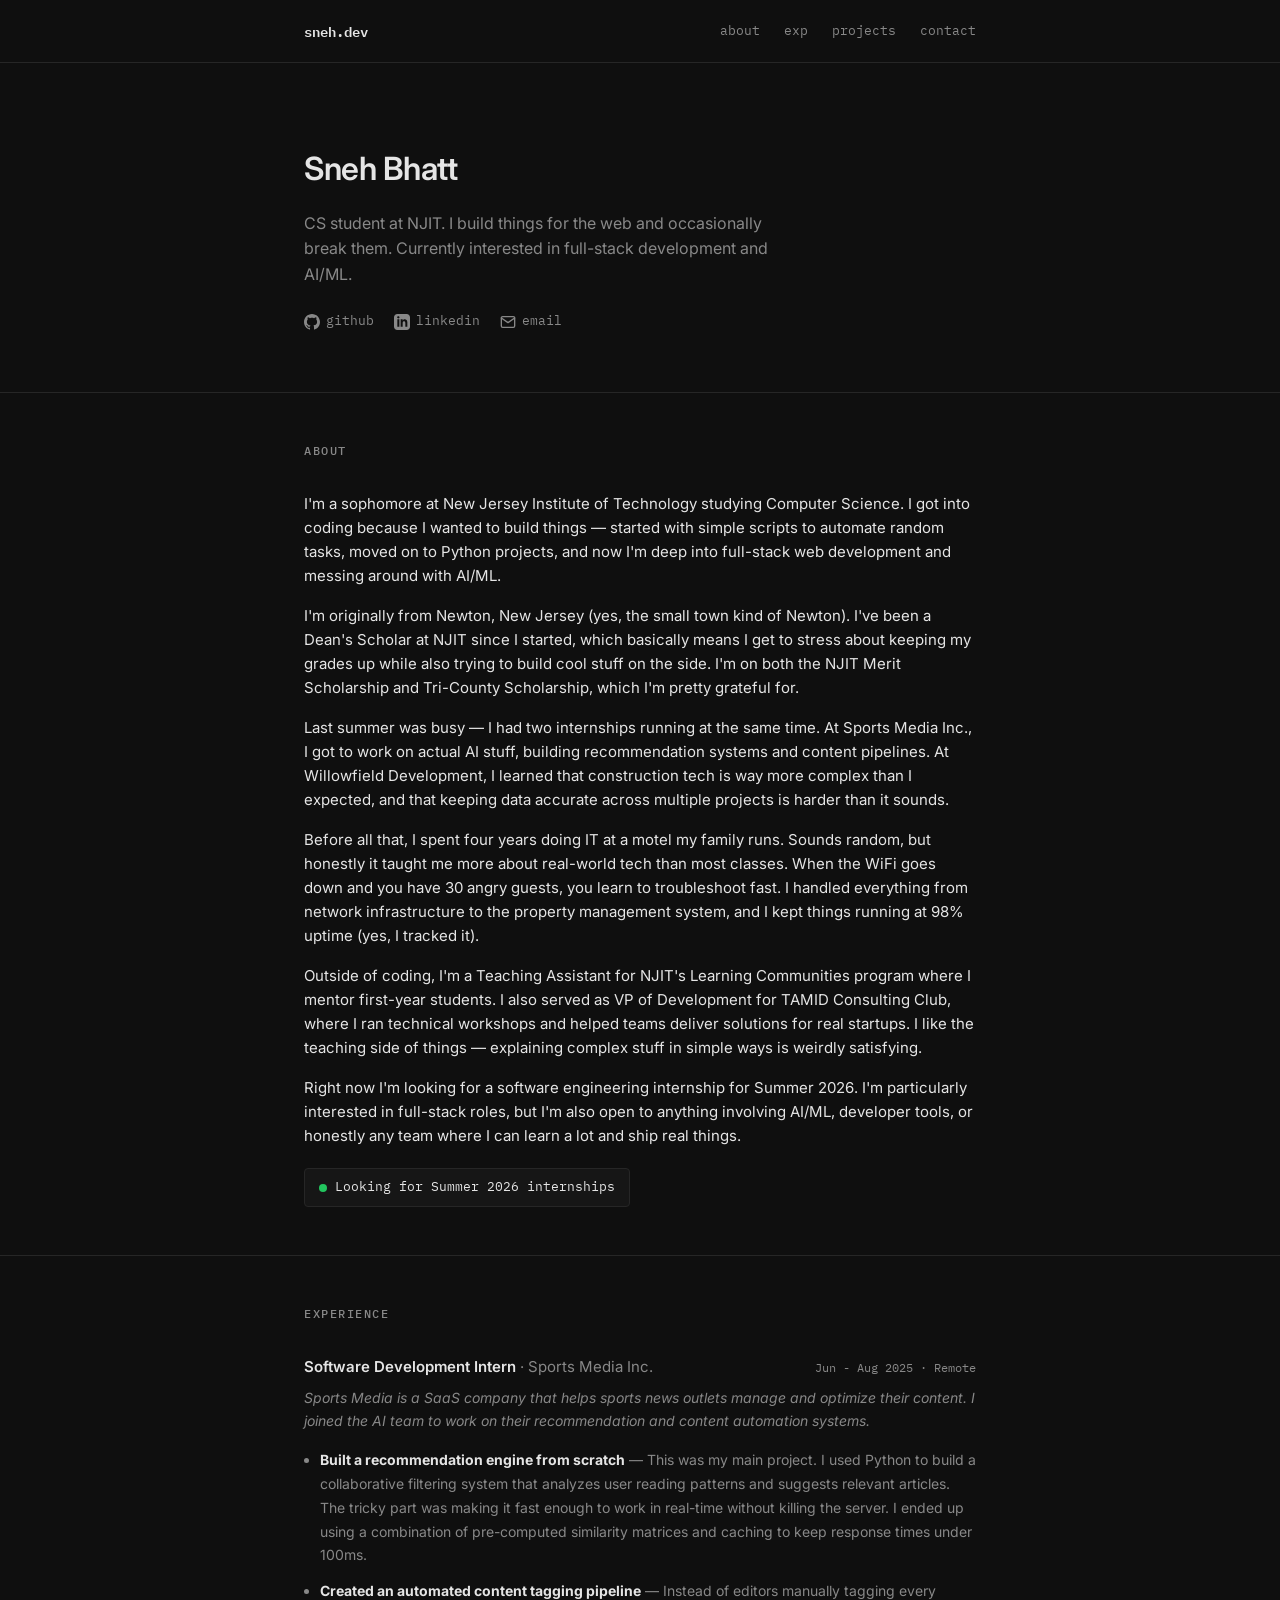
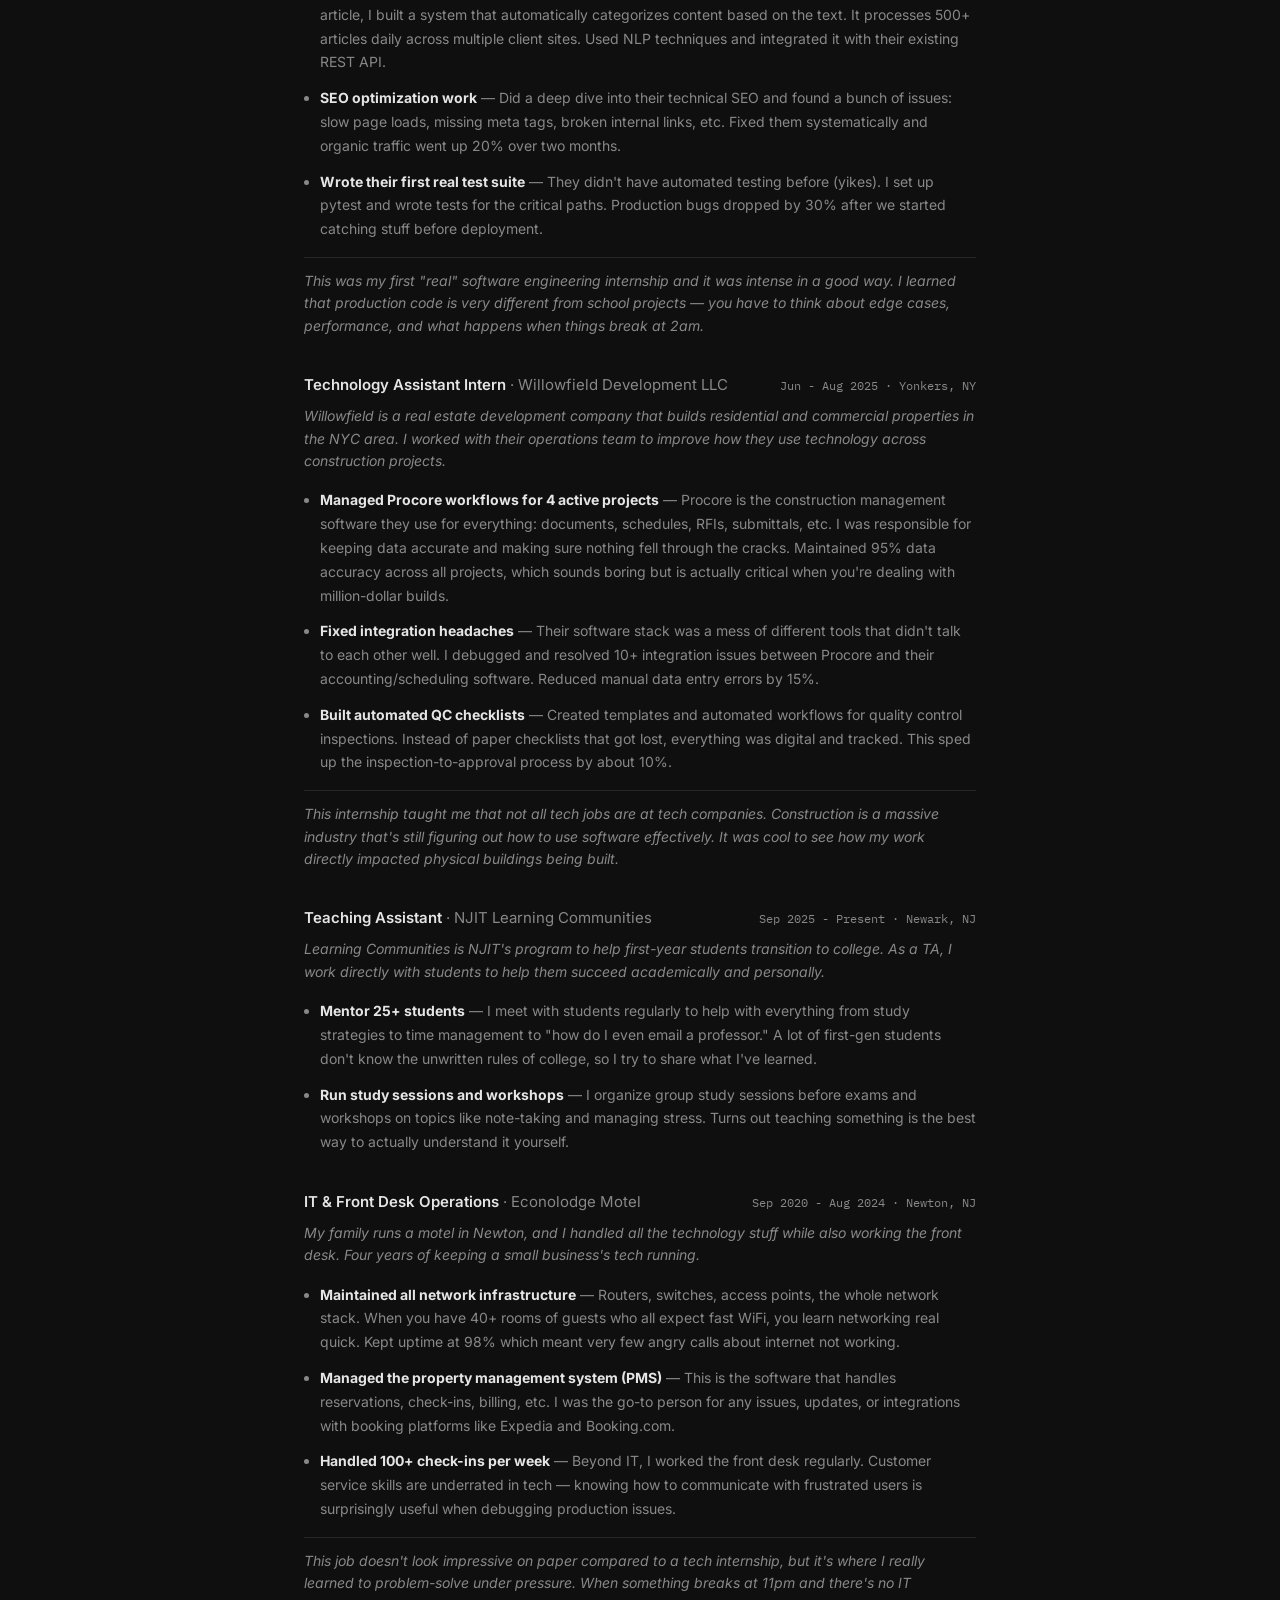
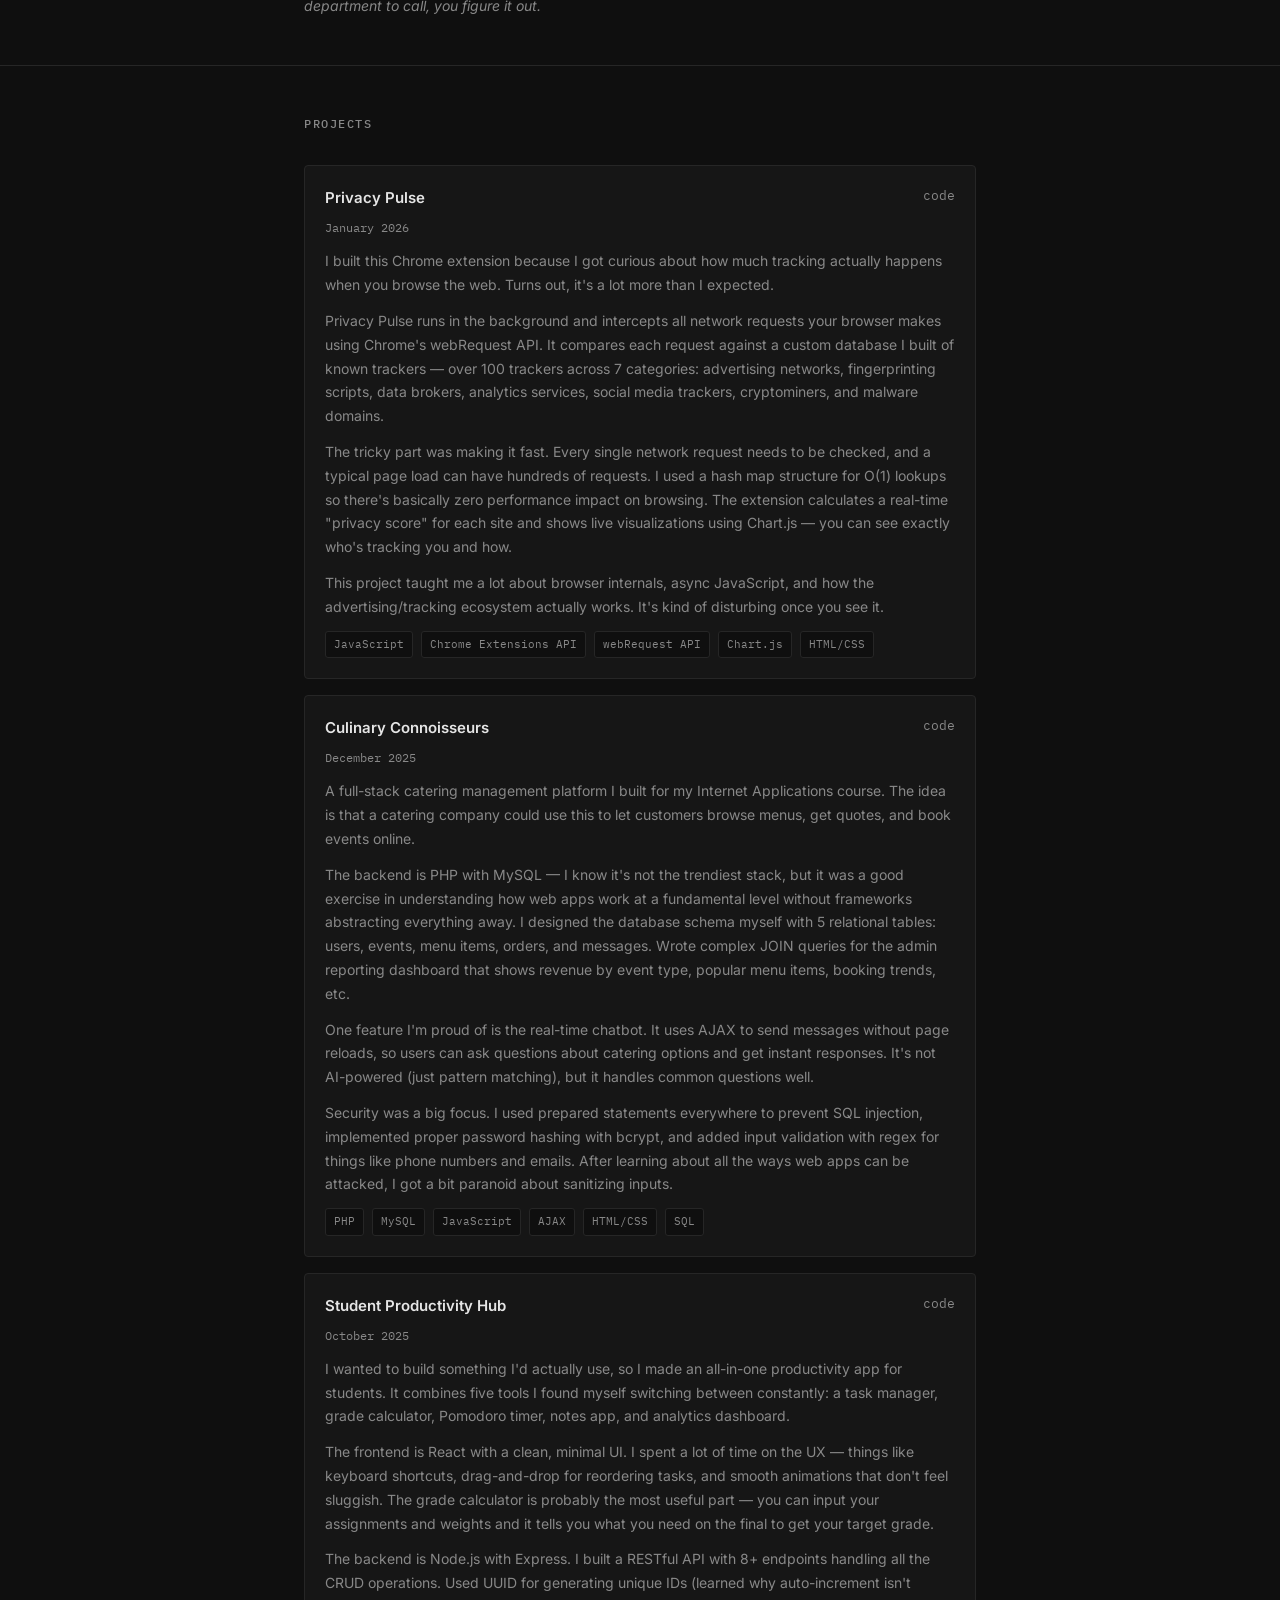
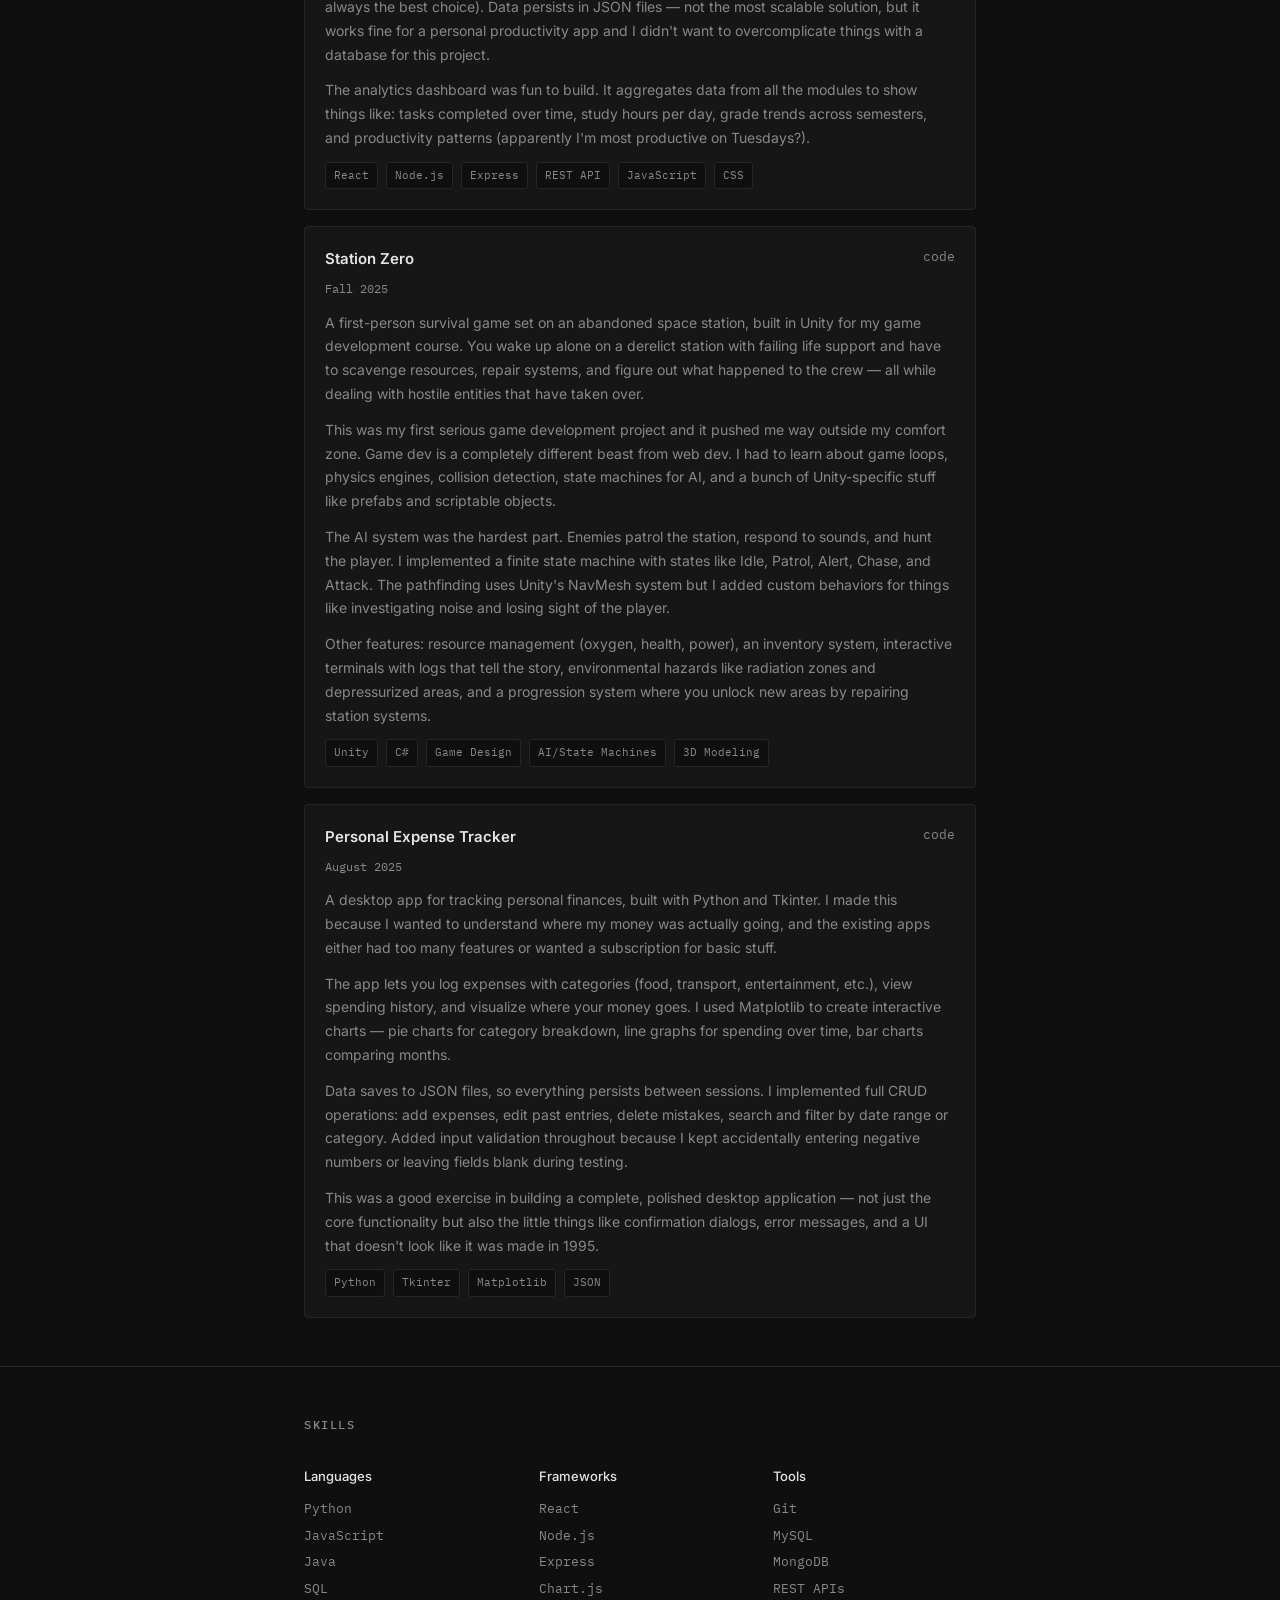
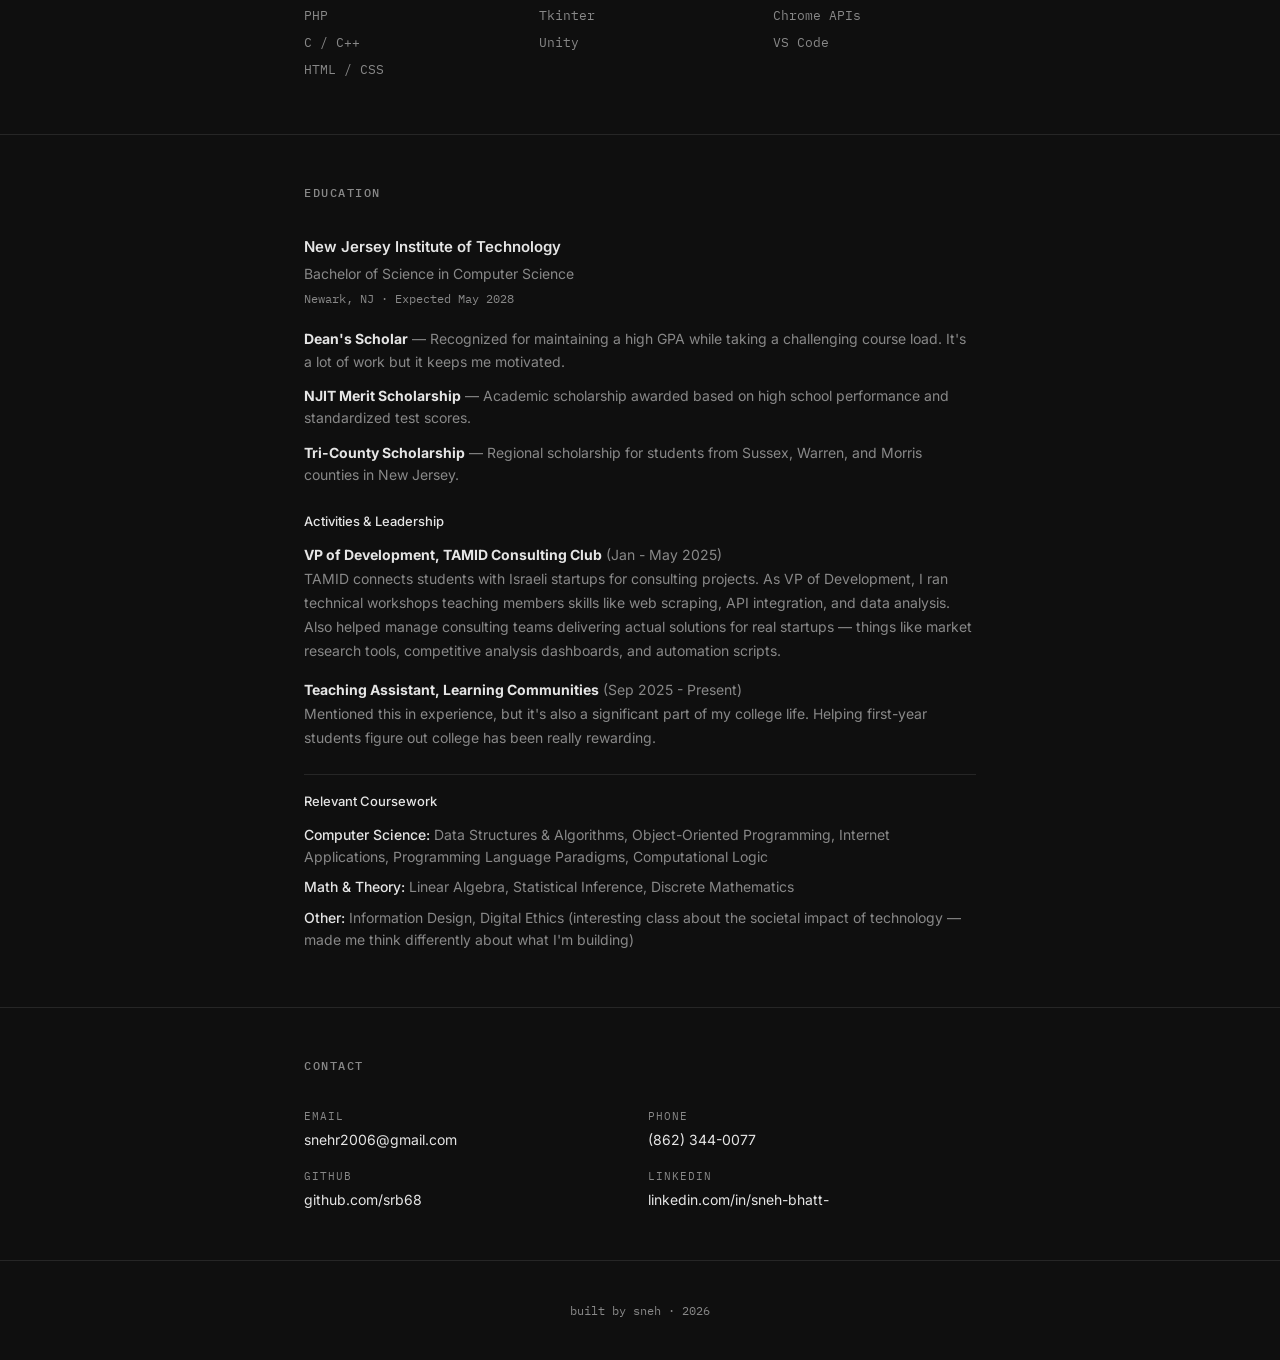
==== index.html @ d816ae5d "Add files via upload" ====
<!DOCTYPE html>
<html lang="en">
<head>
    <meta charset="UTF-8">
    <meta name="viewport" content="width=device-width, initial-scale=1.0">
    <title>Sneh Bhatt</title>
    <link rel="preconnect" href="https://fonts.googleapis.com">
    <link rel="preconnect" href="https://fonts.gstatic.com" crossorigin>
    <link href="https://fonts.googleapis.com/css2?family=IBM+Plex+Mono:wght@400;500;600&family=Inter:wght@400;500;600&display=swap" rel="stylesheet">
    <style>
        * {
            margin: 0;
            padding: 0;
            box-sizing: border-box;
        }

        :root {
            --bg: #0f0f0f;
            --bg-alt: #161616;
            --border: #262626;
            --text: #e5e5e5;
            --text-dim: #888;
            --accent: #3b82f6;
        }

        html {
            scroll-behavior: smooth;
        }

        body {
            font-family: 'Inter', sans-serif;
            background: var(--bg);
            color: var(--text);
            line-height: 1.6;
            font-size: 15px;
        }

        ::selection {
            background: var(--accent);
            color: white;
        }

        a {
            color: var(--accent);
            text-decoration: none;
        }

        a:hover {
            text-decoration: underline;
        }

        .container {
            max-width: 720px;
            margin: 0 auto;
            padding: 0 24px;
        }

        /* Nav */
        nav {
            padding: 20px 0;
            border-bottom: 1px solid var(--border);
            position: sticky;
            top: 0;
            background: var(--bg);
            z-index: 100;
        }

        nav .container {
            display: flex;
            justify-content: space-between;
            align-items: center;
        }

        .nav-name {
            font-family: 'IBM Plex Mono', monospace;
            font-weight: 600;
            font-size: 14px;
            color: var(--text);
        }

        .nav-links {
            display: flex;
            gap: 24px;
        }

        .nav-links a {
            color: var(--text-dim);
            font-size: 13px;
            font-family: 'IBM Plex Mono', monospace;
        }

        .nav-links a:hover {
            color: var(--text);
            text-decoration: none;
        }

        /* Hero */
        .hero {
            padding: 80px 0 60px;
        }

        .hero h1 {
            font-size: 32px;
            font-weight: 600;
            margin-bottom: 16px;
            letter-spacing: -0.5px;
        }

        .hero .tagline {
            color: var(--text-dim);
            font-size: 16px;
            margin-bottom: 24px;
            max-width: 500px;
        }

        .hero .links {
            display: flex;
            gap: 20px;
            font-family: 'IBM Plex Mono', monospace;
            font-size: 13px;
        }

        .hero .links a {
            color: var(--text-dim);
            display: flex;
            align-items: center;
            gap: 6px;
        }

        .hero .links a:hover {
            color: var(--accent);
            text-decoration: none;
        }

        .hero .links svg {
            width: 16px;
            height: 16px;
        }

        /* Sections */
        section {
            padding: 48px 0;
            border-top: 1px solid var(--border);
        }

        section h2 {
            font-family: 'IBM Plex Mono', monospace;
            font-size: 12px;
            font-weight: 500;
            text-transform: uppercase;
            letter-spacing: 1.5px;
            color: var(--text-dim);
            margin-bottom: 32px;
        }

        /* About */
        .about p {
            color: var(--text);
            margin-bottom: 16px;
        }

        .about p:last-of-type {
            margin-bottom: 0;
        }

        .status {
            display: inline-flex;
            align-items: center;
            gap: 8px;
            background: var(--bg-alt);
            border: 1px solid var(--border);
            padding: 8px 14px;
            border-radius: 4px;
            font-size: 13px;
            margin-top: 20px;
            font-family: 'IBM Plex Mono', monospace;
        }

        .status-dot {
            width: 8px;
            height: 8px;
            background: #22c55e;
            border-radius: 50%;
        }

        /* Experience */
        .exp-item {
            margin-bottom: 36px;
        }

        .exp-item:last-child {
            margin-bottom: 0;
        }

        .exp-header {
            display: flex;
            justify-content: space-between;
            align-items: baseline;
            margin-bottom: 8px;
            flex-wrap: wrap;
            gap: 8px;
        }

        .exp-title {
            font-weight: 600;
            font-size: 15px;
        }

        .exp-company {
            color: var(--text-dim);
        }

        .exp-date {
            font-family: 'IBM Plex Mono', monospace;
            font-size: 12px;
            color: var(--text-dim);
        }

        .exp-desc {
            color: var(--text-dim);
            font-size: 14px;
        }

        .exp-desc li {
            margin-bottom: 12px;
            margin-left: 16px;
            line-height: 1.7;
        }

        .exp-desc li strong {
            color: var(--text);
        }

        .exp-summary {
            color: var(--text-dim);
            font-size: 14px;
            margin-bottom: 16px;
            font-style: italic;
        }

        .exp-reflection {
            color: var(--text-dim);
            font-size: 14px;
            margin-top: 16px;
            padding-top: 12px;
            border-top: 1px solid var(--border);
            font-style: italic;
        }

        /* Projects */
        .project {
            background: var(--bg-alt);
            border: 1px solid var(--border);
            padding: 20px;
            margin-bottom: 16px;
            border-radius: 4px;
        }

        .project:last-child {
            margin-bottom: 0;
        }

        .project:hover {
            border-color: #333;
        }

        .project-header {
            display: flex;
            justify-content: space-between;
            align-items: flex-start;
            margin-bottom: 8px;
        }

        .project-name {
            font-weight: 600;
            font-size: 15px;
        }

        .project-links {
            display: flex;
            gap: 12px;
        }

        .project-links a {
            color: var(--text-dim);
            font-size: 13px;
            font-family: 'IBM Plex Mono', monospace;
        }

        .project-links a:hover {
            color: var(--accent);
        }

        .project-desc {
            color: var(--text-dim);
            font-size: 14px;
            margin-bottom: 12px;
            line-height: 1.7;
        }

        .project-date {
            font-family: 'IBM Plex Mono', monospace;
            font-size: 12px;
            color: var(--text-dim);
            margin-bottom: 12px;
        }

        .project-tech {
            display: flex;
            flex-wrap: wrap;
            gap: 8px;
        }

        .project-tech span {
            font-family: 'IBM Plex Mono', monospace;
            font-size: 11px;
            color: var(--text-dim);
            background: var(--bg);
            padding: 4px 8px;
            border-radius: 3px;
            border: 1px solid var(--border);
        }

        /* Skills */
        .skills-grid {
            display: grid;
            grid-template-columns: repeat(3, 1fr);
            gap: 32px;
        }

        .skill-group h3 {
            font-size: 13px;
            font-weight: 500;
            margin-bottom: 12px;
            color: var(--text);
        }

        .skill-group ul {
            list-style: none;
        }

        .skill-group li {
            font-family: 'IBM Plex Mono', monospace;
            font-size: 13px;
            color: var(--text-dim);
            margin-bottom: 6px;
        }

        /* Education */
        .edu-main {
            margin-bottom: 20px;
        }

        .edu-school {
            font-weight: 600;
            font-size: 15px;
            margin-bottom: 4px;
        }

        .edu-degree {
            color: var(--text-dim);
            font-size: 14px;
            margin-bottom: 4px;
        }

        .edu-meta {
            font-family: 'IBM Plex Mono', monospace;
            font-size: 12px;
            color: var(--text-dim);
        }

        .edu-details {
            font-size: 14px;
            color: var(--text-dim);
        }

        .edu-details li {
            margin-bottom: 4px;
            margin-left: 16px;
        }

        .coursework {
            margin-top: 16px;
            padding-top: 16px;
            border-top: 1px solid var(--border);
        }

        .coursework h4 {
            font-size: 13px;
            font-weight: 500;
            margin-bottom: 12px;
            color: var(--text);
        }

        .coursework p {
            font-size: 14px;
            color: var(--text-dim);
            margin-bottom: 8px;
            line-height: 1.6;
        }

        .coursework p strong {
            color: var(--text);
            font-weight: 500;
        }

        .edu-highlights {
            margin-bottom: 24px;
        }

        .edu-highlights p {
            font-size: 14px;
            color: var(--text-dim);
            margin-bottom: 12px;
            line-height: 1.6;
        }

        .edu-highlights p strong {
            color: var(--text);
        }

        .edu-activities {
            margin-bottom: 24px;
        }

        .edu-activities h4 {
            font-size: 13px;
            font-weight: 500;
            margin-bottom: 12px;
            color: var(--text);
        }

        .edu-activities p {
            font-size: 14px;
            color: var(--text-dim);
            margin-bottom: 16px;
            line-height: 1.7;
        }

        .edu-activities p strong {
            color: var(--text);
        }

        /* Contact */
        .contact-grid {
            display: grid;
            grid-template-columns: repeat(2, 1fr);
            gap: 16px;
        }

        .contact-item {
            display: flex;
            flex-direction: column;
            gap: 4px;
        }

        .contact-label {
            font-family: 'IBM Plex Mono', monospace;
            font-size: 11px;
            text-transform: uppercase;
            letter-spacing: 1px;
            color: var(--text-dim);
        }

        .contact-value {
            font-size: 14px;
        }

        .contact-value a {
            color: var(--text);
        }

        .contact-value a:hover {
            color: var(--accent);
        }

        /* Footer */
        footer {
            padding: 40px 0;
            border-top: 1px solid var(--border);
            text-align: center;
        }

        footer p {
            font-family: 'IBM Plex Mono', monospace;
            font-size: 12px;
            color: var(--text-dim);
        }

        /* Mobile */
        @media (max-width: 600px) {
            .hero {
                padding: 60px 0 40px;
            }

            .hero h1 {
                font-size: 26px;
            }

            .hero .links {
                flex-wrap: wrap;
                gap: 12px 20px;
            }

            .nav-links {
                gap: 16px;
            }

            .skills-grid {
                grid-template-columns: 1fr;
                gap: 24px;
            }

            .contact-grid {
                grid-template-columns: 1fr;
            }

            .exp-header {
                flex-direction: column;
                gap: 4px;
            }
        }
    </style>
</head>
<body>
    <nav>
        <div class="container">
            <span class="nav-name">sneh.dev</span>
            <div class="nav-links">
                <a href="#about">about</a>
                <a href="#experience">exp</a>
                <a href="#projects">projects</a>
                <a href="#contact">contact</a>
            </div>
        </div>
    </nav>

    <header class="hero">
        <div class="container">
            <h1>Sneh Bhatt</h1>
            <p class="tagline">CS student at NJIT. I build things for the web and occasionally break them. Currently interested in full-stack development and AI/ML.</p>
            <div class="links">
                <a href="https://github.com/srb68" target="_blank">
                    <svg xmlns="http://www.w3.org/2000/svg" viewBox="0 0 24 24" fill="currentColor"><path d="M12 0c-6.626 0-12 5.373-12 12 0 5.302 3.438 9.8 8.207 11.387.599.111.793-.261.793-.577v-2.234c-3.338.726-4.033-1.416-4.033-1.416-.546-1.387-1.333-1.756-1.333-1.756-1.089-.745.083-.729.083-.729 1.205.084 1.839 1.237 1.839 1.237 1.07 1.834 2.807 1.304 3.492.997.107-.775.418-1.305.762-1.604-2.665-.305-5.467-1.334-5.467-5.931 0-1.311.469-2.381 1.236-3.221-.124-.303-.535-1.524.117-3.176 0 0 1.008-.322 3.301 1.23.957-.266 1.983-.399 3.003-.404 1.02.005 2.047.138 3.006.404 2.291-1.552 3.297-1.23 3.297-1.23.653 1.653.242 2.874.118 3.176.77.84 1.235 1.911 1.235 3.221 0 4.609-2.807 5.624-5.479 5.921.43.372.823 1.102.823 2.222v3.293c0 .319.192.694.801.576 4.765-1.589 8.199-6.086 8.199-11.386 0-6.627-5.373-12-12-12z"/></svg>
                    github
                </a>
                <a href="https://linkedin.com/in/sneh-bhatt-" target="_blank">
                    <svg xmlns="http://www.w3.org/2000/svg" viewBox="0 0 24 24" fill="currentColor"><path d="M19 0h-14c-2.761 0-5 2.239-5 5v14c0 2.761 2.239 5 5 5h14c2.762 0 5-2.239 5-5v-14c0-2.761-2.238-5-5-5zm-11 19h-3v-11h3v11zm-1.5-12.268c-.966 0-1.75-.79-1.75-1.764s.784-1.764 1.75-1.764 1.75.79 1.75 1.764-.783 1.764-1.75 1.764zm13.5 12.268h-3v-5.604c0-3.368-4-3.113-4 0v5.604h-3v-11h3v1.765c1.396-2.586 7-2.777 7 2.476v6.759z"/></svg>
                    linkedin
                </a>
                <a href="mailto:snehr2006@gmail.com">
                    <svg xmlns="http://www.w3.org/2000/svg" viewBox="0 0 24 24" fill="none" stroke="currentColor" stroke-width="2" stroke-linecap="round" stroke-linejoin="round"><path d="M4 4h16c1.1 0 2 .9 2 2v12c0 1.1-.9 2-2 2H4c-1.1 0-2-.9-2-2V6c0-1.1.9-2 2-2z"></path><polyline points="22,6 12,13 2,6"></polyline></svg>
                    email
                </a>

            </div>
        </div>
    </header>

    <section id="about" class="about">
        <div class="container">
            <h2>About</h2>
            <p>
                I'm a sophomore at New Jersey Institute of Technology studying Computer Science. 
                I got into coding because I wanted to build things — started with simple scripts 
                to automate random tasks, moved on to Python projects, and now I'm deep into 
                full-stack web development and messing around with AI/ML.
            </p>
            <p>
                I'm originally from Newton, New Jersey (yes, the small town kind of Newton). 
                I've been a Dean's Scholar at NJIT since I started, which basically means I 
                get to stress about keeping my grades up while also trying to build cool stuff 
                on the side. I'm on both the NJIT Merit Scholarship and Tri-County Scholarship, 
                which I'm pretty grateful for.
            </p>
            <p>
                Last summer was busy — I had two internships running at the same time. At Sports 
                Media Inc., I got to work on actual AI stuff, building recommendation systems and 
                content pipelines. At Willowfield Development, I learned that construction tech 
                is way more complex than I expected, and that keeping data accurate across multiple 
                projects is harder than it sounds.
            </p>
            <p>
                Before all that, I spent four years doing IT at a motel my family runs. Sounds 
                random, but honestly it taught me more about real-world tech than most classes. 
                When the WiFi goes down and you have 30 angry guests, you learn to troubleshoot 
                fast. I handled everything from network infrastructure to the property management 
                system, and I kept things running at 98% uptime (yes, I tracked it).
            </p>
            <p>
                Outside of coding, I'm a Teaching Assistant for NJIT's Learning Communities 
                program where I mentor first-year students. I also served as VP of Development 
                for TAMID Consulting Club, where I ran technical workshops and helped teams 
                deliver solutions for real startups. I like the teaching side of things — 
                explaining complex stuff in simple ways is weirdly satisfying.
            </p>
            <p>
                Right now I'm looking for a software engineering internship for Summer 2026. 
                I'm particularly interested in full-stack roles, but I'm also open to anything 
                involving AI/ML, developer tools, or honestly any team where I can learn a lot 
                and ship real things.
            </p>
            <div class="status">
                <span class="status-dot"></span>
                Looking for Summer 2026 internships
            </div>
        </div>
    </section>

    <section id="experience">
        <div class="container">
            <h2>Experience</h2>
            
            <div class="exp-item">
                <div class="exp-header">
                    <div>
                        <span class="exp-title">Software Development Intern</span>
                        <span class="exp-company"> · Sports Media Inc.</span>
                    </div>
                    <span class="exp-date">Jun - Aug 2025 · Remote</span>
                </div>
                <p class="exp-summary">
                    Sports Media is a SaaS company that helps sports news outlets manage and 
                    optimize their content. I joined the AI team to work on their recommendation 
                    and content automation systems.
                </p>
                <ul class="exp-desc">
                    <li>
                        <strong>Built a recommendation engine from scratch</strong> — This was my main project. 
                        I used Python to build a collaborative filtering system that analyzes user reading 
                        patterns and suggests relevant articles. The tricky part was making it fast enough 
                        to work in real-time without killing the server. I ended up using a combination of 
                        pre-computed similarity matrices and caching to keep response times under 100ms.
                    </li>
                    <li>
                        <strong>Created an automated content tagging pipeline</strong> — Instead of editors 
                        manually tagging every article, I built a system that automatically categorizes 
                        content based on the text. It processes 500+ articles daily across multiple client 
                        sites. Used NLP techniques and integrated it with their existing REST API.
                    </li>
                    <li>
                        <strong>SEO optimization work</strong> — Did a deep dive into their technical SEO 
                        and found a bunch of issues: slow page loads, missing meta tags, broken internal 
                        links, etc. Fixed them systematically and organic traffic went up 20% over two months.
                    </li>
                    <li>
                        <strong>Wrote their first real test suite</strong> — They didn't have automated 
                        testing before (yikes). I set up pytest and wrote tests for the critical paths. 
                        Production bugs dropped by 30% after we started catching stuff before deployment.
                    </li>
                </ul>
                <p class="exp-reflection">
                    This was my first "real" software engineering internship and it was intense in a good way. 
                    I learned that production code is very different from school projects — you have to think 
                    about edge cases, performance, and what happens when things break at 2am.
                </p>
            </div>

            <div class="exp-item">
                <div class="exp-header">
                    <div>
                        <span class="exp-title">Technology Assistant Intern</span>
                        <span class="exp-company"> · Willowfield Development LLC</span>
                    </div>
                    <span class="exp-date">Jun - Aug 2025 · Yonkers, NY</span>
                </div>
                <p class="exp-summary">
                    Willowfield is a real estate development company that builds residential and 
                    commercial properties in the NYC area. I worked with their operations team to 
                    improve how they use technology across construction projects.
                </p>
                <ul class="exp-desc">
                    <li>
                        <strong>Managed Procore workflows for 4 active projects</strong> — Procore is the 
                        construction management software they use for everything: documents, schedules, 
                        RFIs, submittals, etc. I was responsible for keeping data accurate and making sure 
                        nothing fell through the cracks. Maintained 95% data accuracy across all projects, 
                        which sounds boring but is actually critical when you're dealing with million-dollar builds.
                    </li>
                    <li>
                        <strong>Fixed integration headaches</strong> — Their software stack was a mess of 
                        different tools that didn't talk to each other well. I debugged and resolved 10+ 
                        integration issues between Procore and their accounting/scheduling software. 
                        Reduced manual data entry errors by 15%.
                    </li>
                    <li>
                        <strong>Built automated QC checklists</strong> — Created templates and automated 
                        workflows for quality control inspections. Instead of paper checklists that got 
                        lost, everything was digital and tracked. This sped up the inspection-to-approval 
                        process by about 10%.
                    </li>
                </ul>
                <p class="exp-reflection">
                    This internship taught me that not all tech jobs are at tech companies. Construction 
                    is a massive industry that's still figuring out how to use software effectively. 
                    It was cool to see how my work directly impacted physical buildings being built.
                </p>
            </div>

            <div class="exp-item">
                <div class="exp-header">
                    <div>
                        <span class="exp-title">Teaching Assistant</span>
                        <span class="exp-company"> · NJIT Learning Communities</span>
                    </div>
                    <span class="exp-date">Sep 2025 - Present · Newark, NJ</span>
                </div>
                <p class="exp-summary">
                    Learning Communities is NJIT's program to help first-year students transition to 
                    college. As a TA, I work directly with students to help them succeed academically 
                    and personally.
                </p>
                <ul class="exp-desc">
                    <li>
                        <strong>Mentor 25+ students</strong> — I meet with students regularly to help with 
                        everything from study strategies to time management to "how do I even email a 
                        professor." A lot of first-gen students don't know the unwritten rules of college, 
                        so I try to share what I've learned.
                    </li>
                    <li>
                        <strong>Run study sessions and workshops</strong> — I organize group study sessions 
                        before exams and workshops on topics like note-taking and managing stress. Turns out 
                        teaching something is the best way to actually understand it yourself.
                    </li>
                </ul>
            </div>

            <div class="exp-item">
                <div class="exp-header">
                    <div>
                        <span class="exp-title">IT & Front Desk Operations</span>
                        <span class="exp-company"> · Econolodge Motel</span>
                    </div>
                    <span class="exp-date">Sep 2020 - Aug 2024 · Newton, NJ</span>
                </div>
                <p class="exp-summary">
                    My family runs a motel in Newton, and I handled all the technology stuff while 
                    also working the front desk. Four years of keeping a small business's tech running.
                </p>
                <ul class="exp-desc">
                    <li>
                        <strong>Maintained all network infrastructure</strong> — Routers, switches, access 
                        points, the whole network stack. When you have 40+ rooms of guests who all expect 
                        fast WiFi, you learn networking real quick. Kept uptime at 98% which meant very 
                        few angry calls about internet not working.
                    </li>
                    <li>
                        <strong>Managed the property management system (PMS)</strong> — This is the software 
                        that handles reservations, check-ins, billing, etc. I was the go-to person for 
                        any issues, updates, or integrations with booking platforms like Expedia and Booking.com.
                    </li>
                    <li>
                        <strong>Handled 100+ check-ins per week</strong> — Beyond IT, I worked the front desk 
                        regularly. Customer service skills are underrated in tech — knowing how to communicate 
                        with frustrated users is surprisingly useful when debugging production issues.
                    </li>
                </ul>
                <p class="exp-reflection">
                    This job doesn't look impressive on paper compared to a tech internship, but it's 
                    where I really learned to problem-solve under pressure. When something breaks at 
                    11pm and there's no IT department to call, you figure it out.
                </p>
            </div>
        </div>
    </section>

    <section id="projects">
        <div class="container">
            <h2>Projects</h2>

            <div class="project">
                <div class="project-header">
                    <span class="project-name">Privacy Pulse</span>
                    <div class="project-links">
                        <a href="https://github.com/srb68" target="_blank">code</a>
                    </div>
                </div>
                <p class="project-date">January 2026</p>
                <p class="project-desc">
                    I built this Chrome extension because I got curious about how much tracking actually 
                    happens when you browse the web. Turns out, it's a lot more than I expected.
                </p>
                <p class="project-desc">
                    Privacy Pulse runs in the background and intercepts all network requests your browser 
                    makes using Chrome's webRequest API. It compares each request against a custom database 
                    I built of known trackers — over 100 trackers across 7 categories: advertising networks, 
                    fingerprinting scripts, data brokers, analytics services, social media trackers, 
                    cryptominers, and malware domains.
                </p>
                <p class="project-desc">
                    The tricky part was making it fast. Every single network request needs to be checked, 
                    and a typical page load can have hundreds of requests. I used a hash map structure for 
                    O(1) lookups so there's basically zero performance impact on browsing. The extension 
                    calculates a real-time "privacy score" for each site and shows live visualizations 
                    using Chart.js — you can see exactly who's tracking you and how.
                </p>
                <p class="project-desc">
                    This project taught me a lot about browser internals, async JavaScript, and how the 
                    advertising/tracking ecosystem actually works. It's kind of disturbing once you see it.
                </p>
                <div class="project-tech">
                    <span>JavaScript</span>
                    <span>Chrome Extensions API</span>
                    <span>webRequest API</span>
                    <span>Chart.js</span>
                    <span>HTML/CSS</span>
                </div>
            </div>

            <div class="project">
                <div class="project-header">
                    <span class="project-name">Culinary Connoisseurs</span>
                    <div class="project-links">
                        <a href="https://github.com/srb68" target="_blank">code</a>
                    </div>
                </div>
                <p class="project-date">December 2025</p>
                <p class="project-desc">
                    A full-stack catering management platform I built for my Internet Applications course. 
                    The idea is that a catering company could use this to let customers browse menus, 
                    get quotes, and book events online.
                </p>
                <p class="project-desc">
                    The backend is PHP with MySQL — I know it's not the trendiest stack, but it was a 
                    good exercise in understanding how web apps work at a fundamental level without 
                    frameworks abstracting everything away. I designed the database schema myself with 
                    5 relational tables: users, events, menu items, orders, and messages. Wrote complex 
                    JOIN queries for the admin reporting dashboard that shows revenue by event type, 
                    popular menu items, booking trends, etc.
                </p>
                <p class="project-desc">
                    One feature I'm proud of is the real-time chatbot. It uses AJAX to send messages 
                    without page reloads, so users can ask questions about catering options and get 
                    instant responses. It's not AI-powered (just pattern matching), but it handles 
                    common questions well.
                </p>
                <p class="project-desc">
                    Security was a big focus. I used prepared statements everywhere to prevent SQL injection, 
                    implemented proper password hashing with bcrypt, and added input validation with regex 
                    for things like phone numbers and emails. After learning about all the ways web apps 
                    can be attacked, I got a bit paranoid about sanitizing inputs.
                </p>
                <div class="project-tech">
                    <span>PHP</span>
                    <span>MySQL</span>
                    <span>JavaScript</span>
                    <span>AJAX</span>
                    <span>HTML/CSS</span>
                    <span>SQL</span>
                </div>
            </div>

            <div class="project">
                <div class="project-header">
                    <span class="project-name">Student Productivity Hub</span>
                    <div class="project-links">
                        <a href="https://github.com/srb68" target="_blank">code</a>
                    </div>
                </div>
                <p class="project-date">October 2025</p>
                <p class="project-desc">
                    I wanted to build something I'd actually use, so I made an all-in-one productivity 
                    app for students. It combines five tools I found myself switching between constantly: 
                    a task manager, grade calculator, Pomodoro timer, notes app, and analytics dashboard.
                </p>
                <p class="project-desc">
                    The frontend is React with a clean, minimal UI. I spent a lot of time on the UX — 
                    things like keyboard shortcuts, drag-and-drop for reordering tasks, and smooth 
                    animations that don't feel sluggish. The grade calculator is probably the most useful 
                    part — you can input your assignments and weights and it tells you what you need on 
                    the final to get your target grade.
                </p>
                <p class="project-desc">
                    The backend is Node.js with Express. I built a RESTful API with 8+ endpoints handling 
                    all the CRUD operations. Used UUID for generating unique IDs (learned why auto-increment 
                    isn't always the best choice). Data persists in JSON files — not the most scalable 
                    solution, but it works fine for a personal productivity app and I didn't want to 
                    overcomplicate things with a database for this project.
                </p>
                <p class="project-desc">
                    The analytics dashboard was fun to build. It aggregates data from all the modules 
                    to show things like: tasks completed over time, study hours per day, grade trends 
                    across semesters, and productivity patterns (apparently I'm most productive on Tuesdays?).
                </p>
                <div class="project-tech">
                    <span>React</span>
                    <span>Node.js</span>
                    <span>Express</span>
                    <span>REST API</span>
                    <span>JavaScript</span>
                    <span>CSS</span>
                </div>
            </div>

            <div class="project">
                <div class="project-header">
                    <span class="project-name">Station Zero</span>
                    <div class="project-links">
                        <a href="https://github.com/srb68" target="_blank">code</a>
                    </div>
                </div>
                <p class="project-date">Fall 2025</p>
                <p class="project-desc">
                    A first-person survival game set on an abandoned space station, built in Unity for 
                    my game development course. You wake up alone on a derelict station with failing 
                    life support and have to scavenge resources, repair systems, and figure out what happened 
                    to the crew — all while dealing with hostile entities that have taken over.
                </p>
                <p class="project-desc">
                    This was my first serious game development project and it pushed me way outside my 
                    comfort zone. Game dev is a completely different beast from web dev. I had to learn 
                    about game loops, physics engines, collision detection, state machines for AI, 
                    and a bunch of Unity-specific stuff like prefabs and scriptable objects.
                </p>
                <p class="project-desc">
                    The AI system was the hardest part. Enemies patrol the station, respond to sounds, 
                    and hunt the player. I implemented a finite state machine with states like Idle, 
                    Patrol, Alert, Chase, and Attack. The pathfinding uses Unity's NavMesh system but 
                    I added custom behaviors for things like investigating noise and losing sight of 
                    the player.
                </p>
                <p class="project-desc">
                    Other features: resource management (oxygen, health, power), an inventory system, 
                    interactive terminals with logs that tell the story, environmental hazards like 
                    radiation zones and depressurized areas, and a progression system where you unlock 
                    new areas by repairing station systems.
                </p>
                <div class="project-tech">
                    <span>Unity</span>
                    <span>C#</span>
                    <span>Game Design</span>
                    <span>AI/State Machines</span>
                    <span>3D Modeling</span>
                </div>
            </div>

            <div class="project">
                <div class="project-header">
                    <span class="project-name">Personal Expense Tracker</span>
                    <div class="project-links">
                        <a href="https://github.com/srb68" target="_blank">code</a>
                    </div>
                </div>
                <p class="project-date">August 2025</p>
                <p class="project-desc">
                    A desktop app for tracking personal finances, built with Python and Tkinter. 
                    I made this because I wanted to understand where my money was actually going, 
                    and the existing apps either had too many features or wanted a subscription for basic stuff.
                </p>
                <p class="project-desc">
                    The app lets you log expenses with categories (food, transport, entertainment, etc.), 
                    view spending history, and visualize where your money goes. I used Matplotlib to 
                    create interactive charts — pie charts for category breakdown, line graphs for 
                    spending over time, bar charts comparing months.
                </p>
                <p class="project-desc">
                    Data saves to JSON files, so everything persists between sessions. I implemented 
                    full CRUD operations: add expenses, edit past entries, delete mistakes, search 
                    and filter by date range or category. Added input validation throughout because 
                    I kept accidentally entering negative numbers or leaving fields blank during testing.
                </p>
                <p class="project-desc">
                    This was a good exercise in building a complete, polished desktop application — 
                    not just the core functionality but also the little things like confirmation 
                    dialogs, error messages, and a UI that doesn't look like it was made in 1995.
                </p>
                <div class="project-tech">
                    <span>Python</span>
                    <span>Tkinter</span>
                    <span>Matplotlib</span>
                    <span>JSON</span>
                </div>
            </div>
        </div>
    </section>

    <section id="skills">
        <div class="container">
            <h2>Skills</h2>
            <div class="skills-grid">
                <div class="skill-group">
                    <h3>Languages</h3>
                    <ul>
                        <li>Python</li>
                        <li>JavaScript</li>
                        <li>Java</li>
                        <li>SQL</li>
                        <li>PHP</li>
                        <li>C / C++</li>
                        <li>HTML / CSS</li>
                    </ul>
                </div>
                <div class="skill-group">
                    <h3>Frameworks</h3>
                    <ul>
                        <li>React</li>
                        <li>Node.js</li>
                        <li>Express</li>
                        <li>Chart.js</li>
                        <li>Tkinter</li>
                        <li>Unity</li>
                    </ul>
                </div>
                <div class="skill-group">
                    <h3>Tools</h3>
                    <ul>
                        <li>Git</li>
                        <li>MySQL</li>
                        <li>MongoDB</li>
                        <li>REST APIs</li>
                        <li>Chrome APIs</li>
                        <li>VS Code</li>
                    </ul>
                </div>
            </div>
        </div>
    </section>

    <section id="education">
        <div class="container">
            <h2>Education</h2>
            <div class="edu-main">
                <div class="edu-school">New Jersey Institute of Technology</div>
                <div class="edu-degree">Bachelor of Science in Computer Science</div>
                <div class="edu-meta">Newark, NJ · Expected May 2028</div>
            </div>
            
            <div class="edu-highlights">
                <p>
                    <strong>Dean's Scholar</strong> — Recognized for maintaining a high GPA while 
                    taking a challenging course load. It's a lot of work but it keeps me motivated.
                </p>
                <p>
                    <strong>NJIT Merit Scholarship</strong> — Academic scholarship awarded based on 
                    high school performance and standardized test scores.
                </p>
                <p>
                    <strong>Tri-County Scholarship</strong> — Regional scholarship for students 
                    from Sussex, Warren, and Morris counties in New Jersey.
                </p>
            </div>

            <div class="edu-activities">
                <h4>Activities & Leadership</h4>
                <p>
                    <strong>VP of Development, TAMID Consulting Club</strong> (Jan - May 2025)<br>
                    TAMID connects students with Israeli startups for consulting projects. As VP of 
                    Development, I ran technical workshops teaching members skills like web scraping, 
                    API integration, and data analysis. Also helped manage consulting teams delivering 
                    actual solutions for real startups — things like market research tools, competitive 
                    analysis dashboards, and automation scripts.
                </p>
                <p>
                    <strong>Teaching Assistant, Learning Communities</strong> (Sep 2025 - Present)<br>
                    Mentioned this in experience, but it's also a significant part of my college life. 
                    Helping first-year students figure out college has been really rewarding.
                </p>
            </div>

            <div class="coursework">
                <h4>Relevant Coursework</h4>
                <p>
                    <strong>Computer Science:</strong> Data Structures & Algorithms, Object-Oriented 
                    Programming, Internet Applications, Programming Language Paradigms, Computational Logic
                </p>
                <p>
                    <strong>Math & Theory:</strong> Linear Algebra, Statistical Inference, Discrete Mathematics
                </p>
                <p>
                    <strong>Other:</strong> Information Design, Digital Ethics (interesting class about 
                    the societal impact of technology — made me think differently about what I'm building)
                </p>
            </div>
        </div>
    </section>

    <section id="contact">
        <div class="container">
            <h2>Contact</h2>
            <div class="contact-grid">
                <div class="contact-item">
                    <span class="contact-label">Email</span>
                    <span class="contact-value"><a href="mailto:snehr2006@gmail.com">snehr2006@gmail.com</a></span>
                </div>
                <div class="contact-item">
                    <span class="contact-label">Phone</span>
                    <span class="contact-value"><a href="tel:8623440077">(862) 344-0077</a></span>
                </div>
                <div class="contact-item">
                    <span class="contact-label">GitHub</span>
                    <span class="contact-value"><a href="https://github.com/srb68" target="_blank">github.com/srb68</a></span>
                </div>
                <div class="contact-item">
                    <span class="contact-label">LinkedIn</span>
                    <span class="contact-value"><a href="https://linkedin.com/in/sneh-bhatt-" target="_blank">linkedin.com/in/sneh-bhatt-</a></span>
                </div>
            </div>
        </div>
    </section>

    <footer>
        <div class="container">
            <p>built by sneh · 2026</p>
        </div>
    </footer>
</body>
</html>
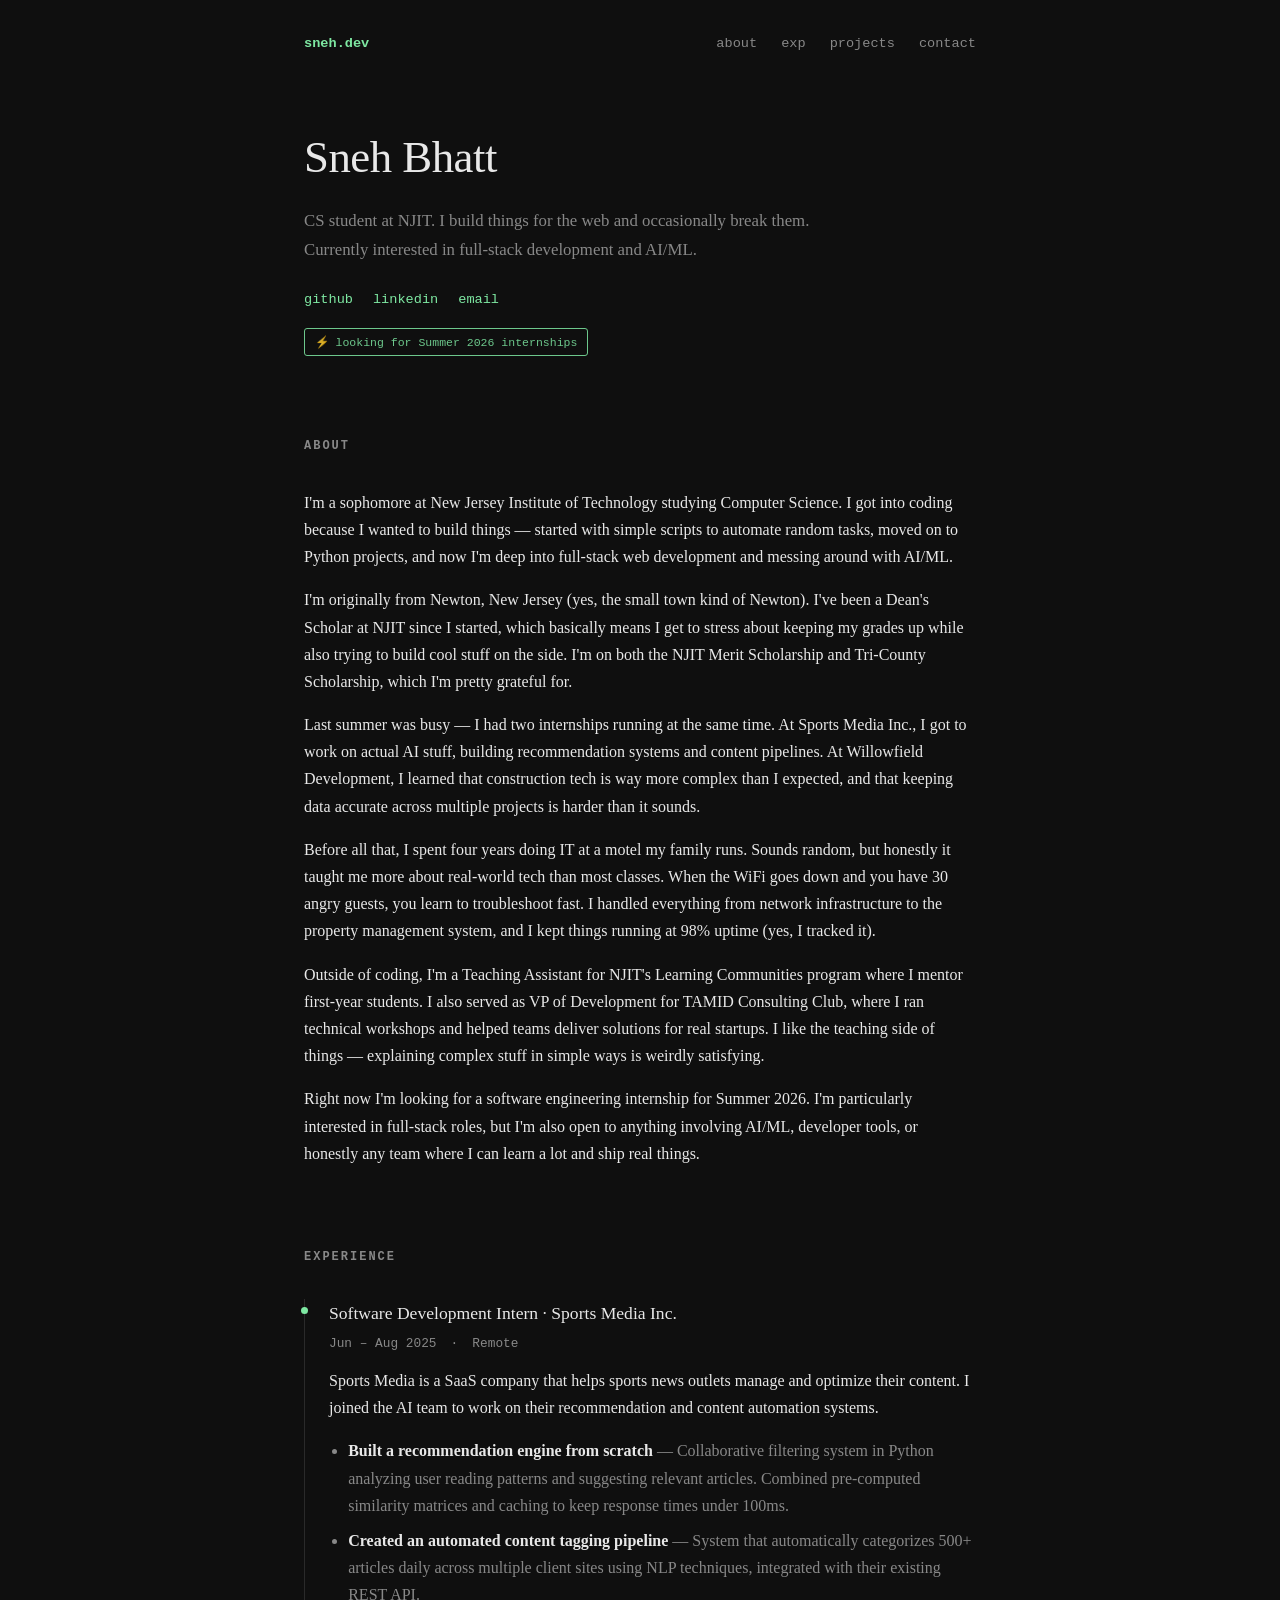
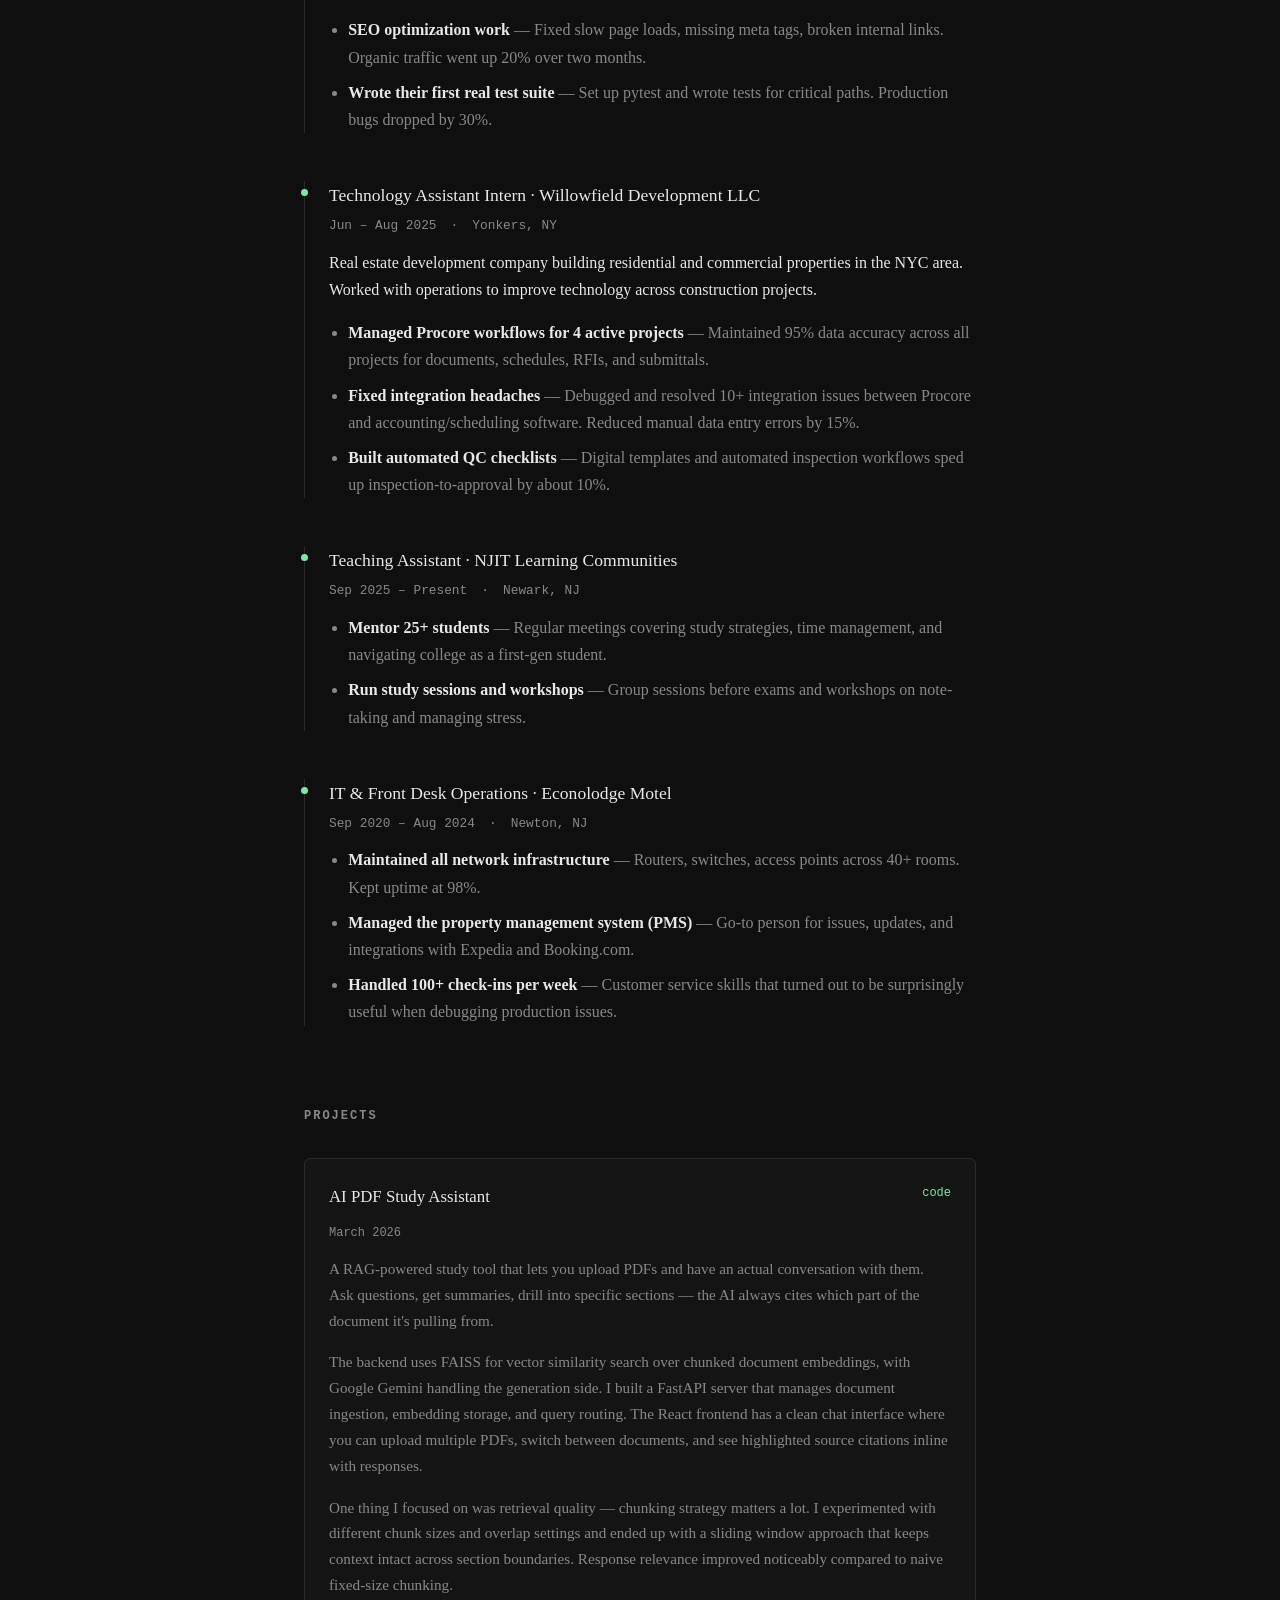
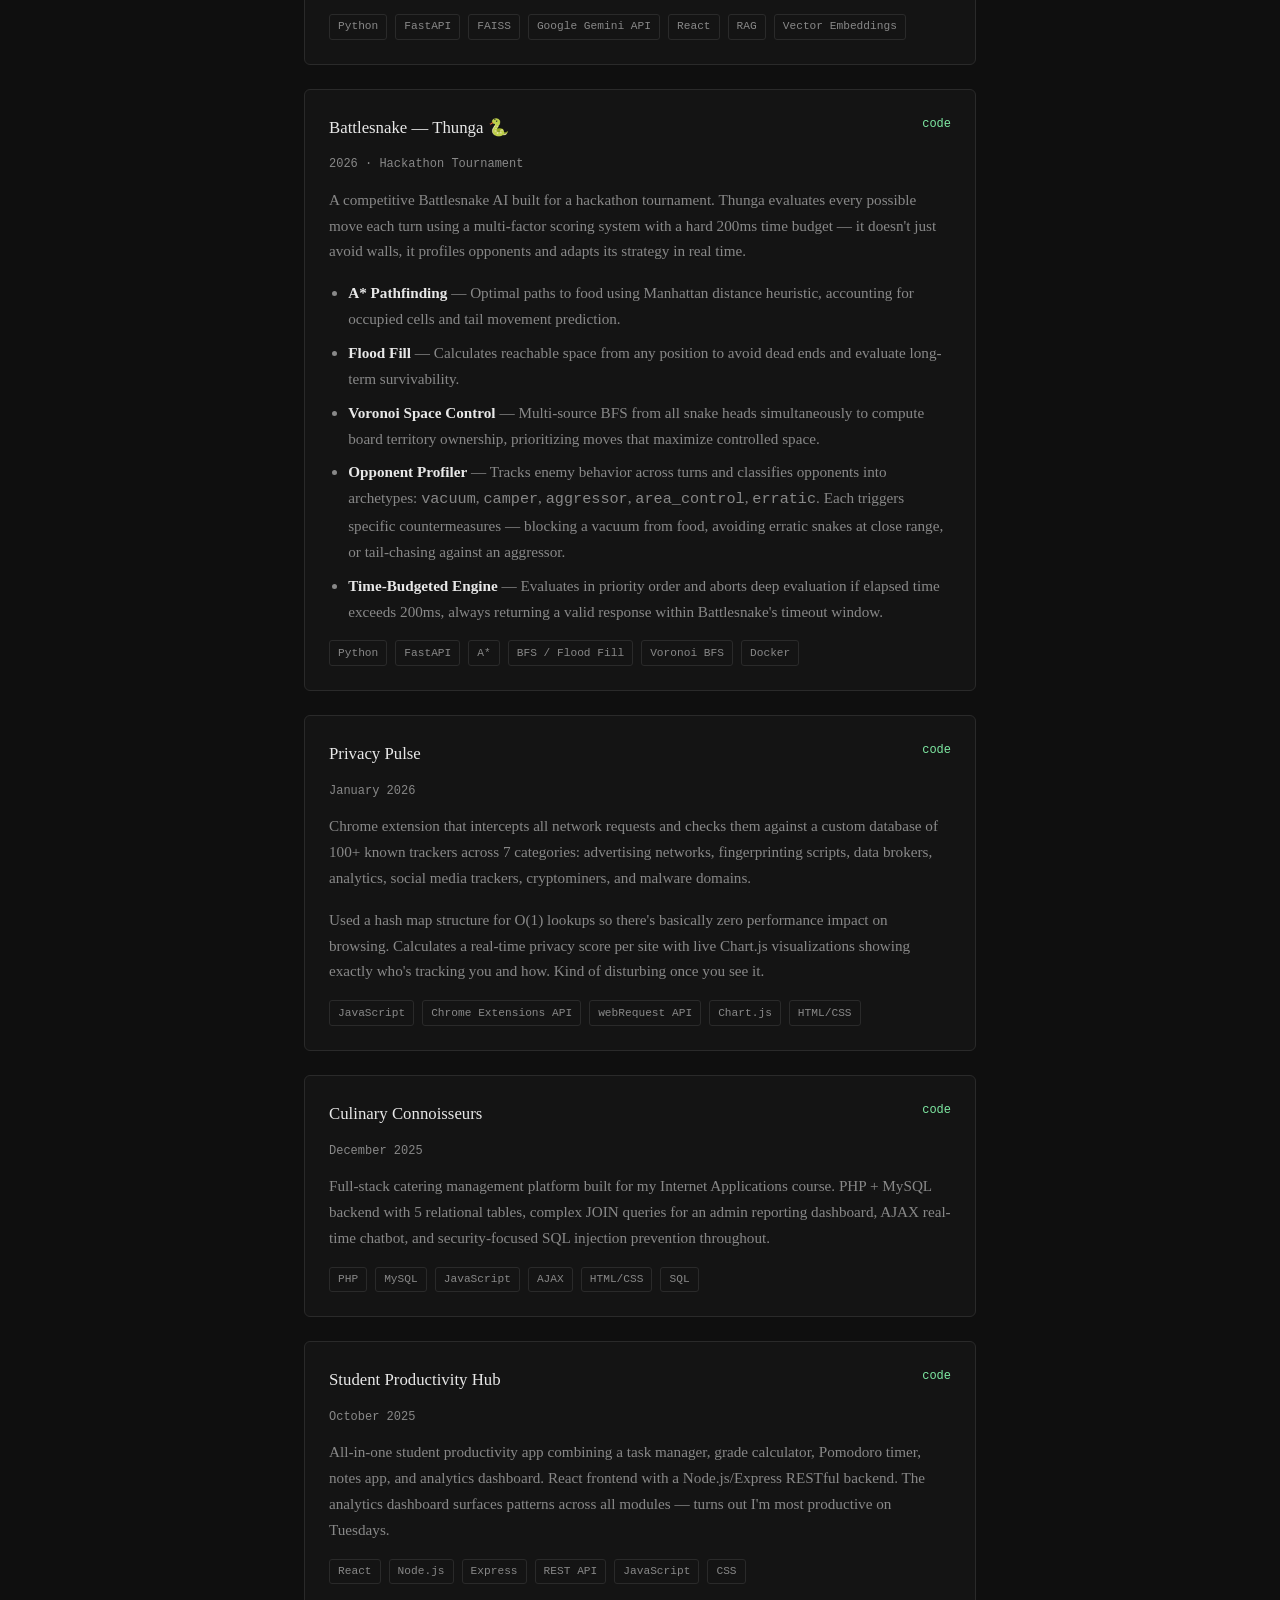
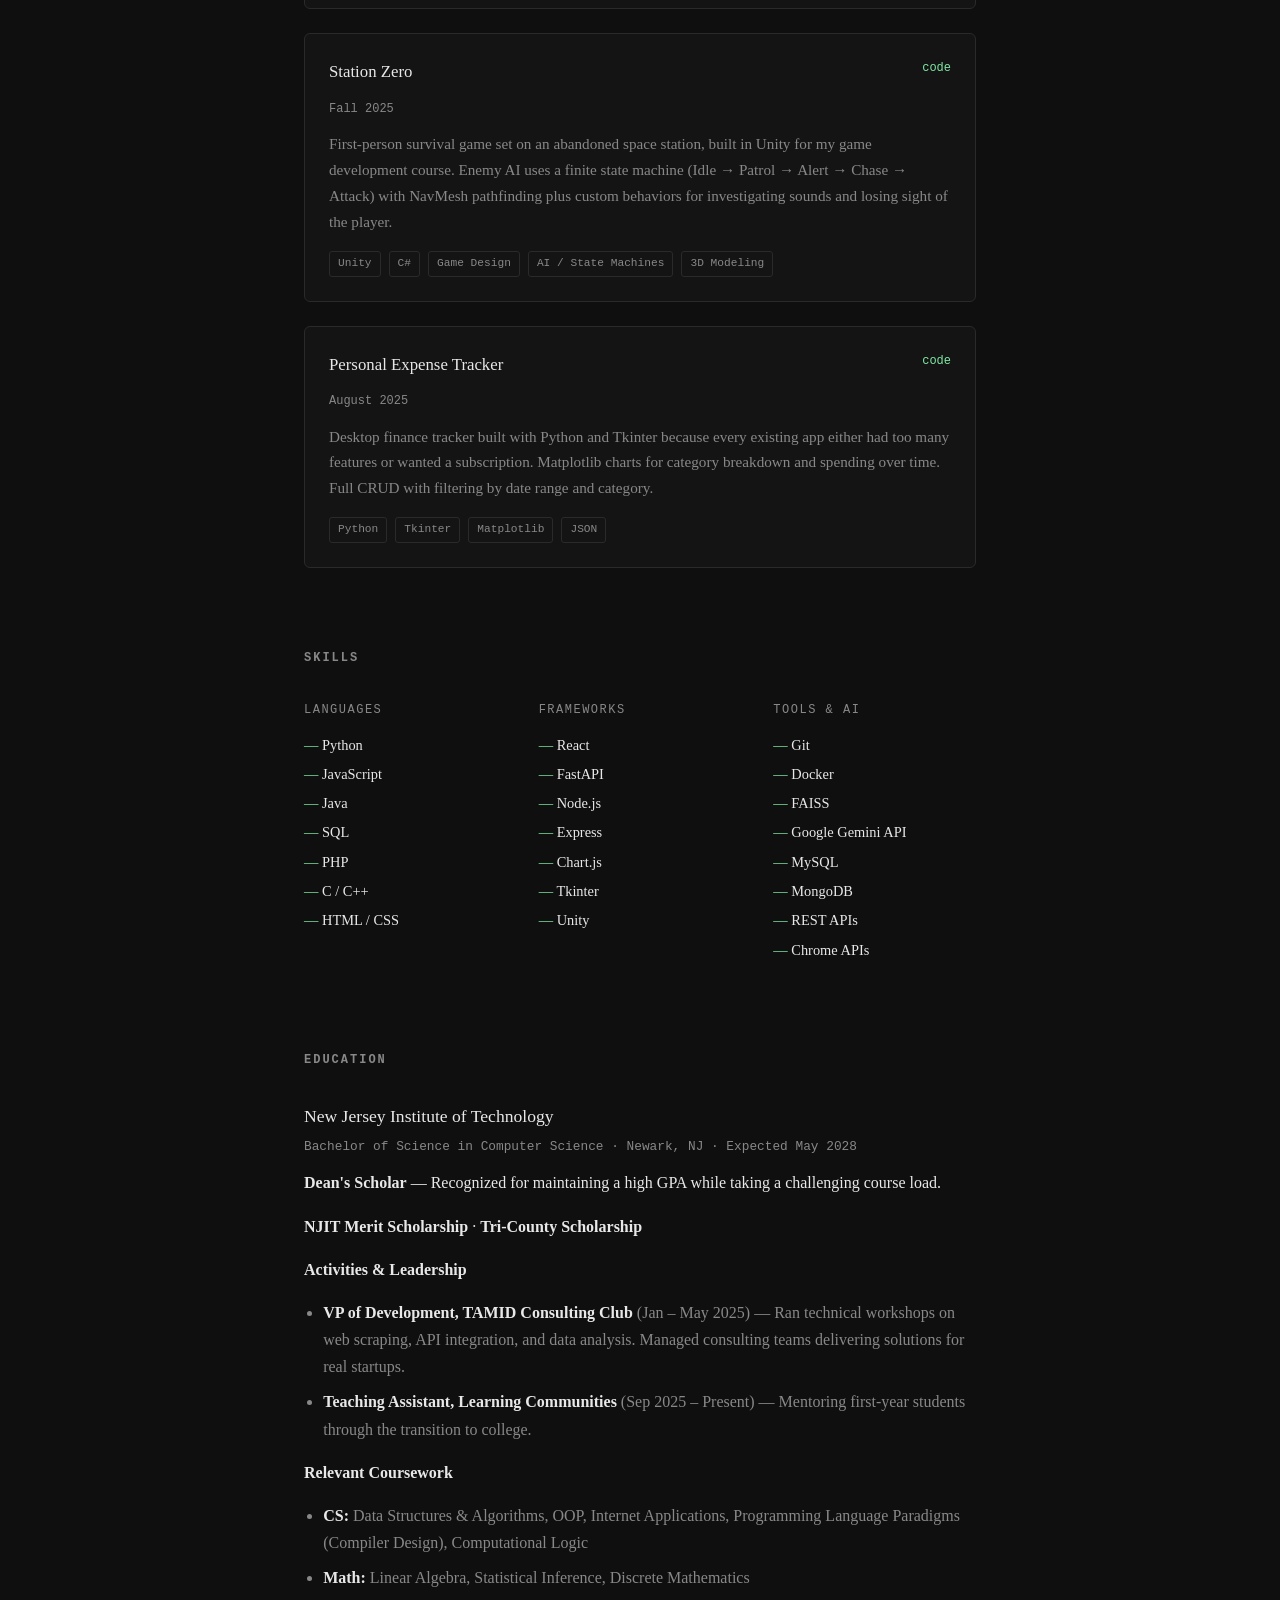
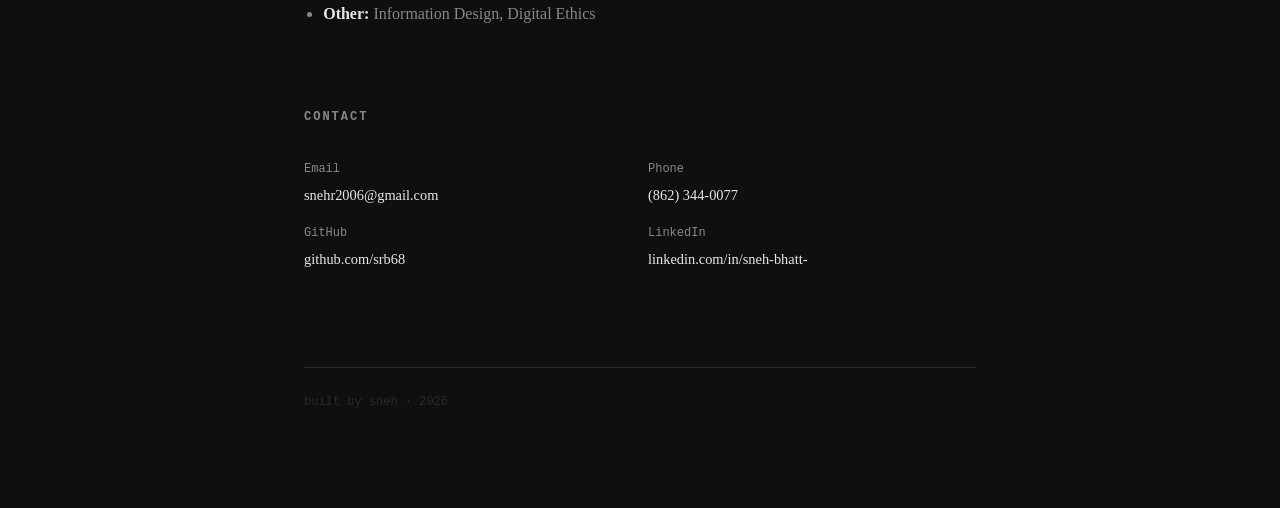
==== commit e49384ba: "index.html" ====
--- a/index.html
+++ b/index.html
@@ -1,1107 +1,670 @@
 <!DOCTYPE html>
 <html lang="en">
 <head>
-    <meta charset="UTF-8">
-    <meta name="viewport" content="width=device-width, initial-scale=1.0">
-    <title>Sneh Bhatt</title>
-    <link rel="preconnect" href="https://fonts.googleapis.com">
-    <link rel="preconnect" href="https://fonts.gstatic.com" crossorigin>
-    <link href="https://fonts.googleapis.com/css2?family=IBM+Plex+Mono:wght@400;500;600&family=Inter:wght@400;500;600&display=swap" rel="stylesheet">
-    <style>
-        * {
-            margin: 0;
-            padding: 0;
-            box-sizing: border-box;
-        }
-
-        :root {
-            --bg: #0f0f0f;
-            --bg-alt: #161616;
-            --border: #262626;
-            --text: #e5e5e5;
-            --text-dim: #888;
-            --accent: #3b82f6;
-        }
-
-        html {
-            scroll-behavior: smooth;
-        }
-
-        body {
-            font-family: 'Inter', sans-serif;
-            background: var(--bg);
-            color: var(--text);
-            line-height: 1.6;
-            font-size: 15px;
-        }
-
-        ::selection {
-            background: var(--accent);
-            color: white;
-        }
-
-        a {
-            color: var(--accent);
-            text-decoration: none;
-        }
-
-        a:hover {
-            text-decoration: underline;
-        }
-
-        .container {
-            max-width: 720px;
-            margin: 0 auto;
-            padding: 0 24px;
-        }
-
-        /* Nav */
-        nav {
-            padding: 20px 0;
-            border-bottom: 1px solid var(--border);
-            position: sticky;
-            top: 0;
-            background: var(--bg);
-            z-index: 100;
-        }
-
-        nav .container {
-            display: flex;
-            justify-content: space-between;
-            align-items: center;
-        }
-
-        .nav-name {
-            font-family: 'IBM Plex Mono', monospace;
-            font-weight: 600;
-            font-size: 14px;
-            color: var(--text);
-        }
-
-        .nav-links {
-            display: flex;
-            gap: 24px;
-        }
-
-        .nav-links a {
-            color: var(--text-dim);
-            font-size: 13px;
-            font-family: 'IBM Plex Mono', monospace;
-        }
-
-        .nav-links a:hover {
-            color: var(--text);
-            text-decoration: none;
-        }
-
-        /* Hero */
-        .hero {
-            padding: 80px 0 60px;
-        }
-
-        .hero h1 {
-            font-size: 32px;
-            font-weight: 600;
-            margin-bottom: 16px;
-            letter-spacing: -0.5px;
-        }
-
-        .hero .tagline {
-            color: var(--text-dim);
-            font-size: 16px;
-            margin-bottom: 24px;
-            max-width: 500px;
-        }
-
-        .hero .links {
-            display: flex;
-            gap: 20px;
-            font-family: 'IBM Plex Mono', monospace;
-            font-size: 13px;
-        }
-
-        .hero .links a {
-            color: var(--text-dim);
-            display: flex;
-            align-items: center;
-            gap: 6px;
-        }
-
-        .hero .links a:hover {
-            color: var(--accent);
-            text-decoration: none;
-        }
-
-        .hero .links svg {
-            width: 16px;
-            height: 16px;
-        }
-
-        /* Sections */
-        section {
-            padding: 48px 0;
-            border-top: 1px solid var(--border);
-        }
-
-        section h2 {
-            font-family: 'IBM Plex Mono', monospace;
-            font-size: 12px;
-            font-weight: 500;
-            text-transform: uppercase;
-            letter-spacing: 1.5px;
-            color: var(--text-dim);
-            margin-bottom: 32px;
-        }
-
-        /* About */
-        .about p {
-            color: var(--text);
-            margin-bottom: 16px;
-        }
-
-        .about p:last-of-type {
-            margin-bottom: 0;
-        }
-
-        .status {
-            display: inline-flex;
-            align-items: center;
-            gap: 8px;
-            background: var(--bg-alt);
-            border: 1px solid var(--border);
-            padding: 8px 14px;
-            border-radius: 4px;
-            font-size: 13px;
-            margin-top: 20px;
-            font-family: 'IBM Plex Mono', monospace;
-        }
-
-        .status-dot {
-            width: 8px;
-            height: 8px;
-            background: #22c55e;
-            border-radius: 50%;
-        }
-
-        /* Experience */
-        .exp-item {
-            margin-bottom: 36px;
-        }
-
-        .exp-item:last-child {
-            margin-bottom: 0;
-        }
-
-        .exp-header {
-            display: flex;
-            justify-content: space-between;
-            align-items: baseline;
-            margin-bottom: 8px;
-            flex-wrap: wrap;
-            gap: 8px;
-        }
-
-        .exp-title {
-            font-weight: 600;
-            font-size: 15px;
-        }
-
-        .exp-company {
-            color: var(--text-dim);
-        }
-
-        .exp-date {
-            font-family: 'IBM Plex Mono', monospace;
-            font-size: 12px;
-            color: var(--text-dim);
-        }
-
-        .exp-desc {
-            color: var(--text-dim);
-            font-size: 14px;
-        }
-
-        .exp-desc li {
-            margin-bottom: 12px;
-            margin-left: 16px;
-            line-height: 1.7;
-        }
-
-        .exp-desc li strong {
-            color: var(--text);
-        }
-
-        .exp-summary {
-            color: var(--text-dim);
-            font-size: 14px;
-            margin-bottom: 16px;
-            font-style: italic;
-        }
-
-        .exp-reflection {
-            color: var(--text-dim);
-            font-size: 14px;
-            margin-top: 16px;
-            padding-top: 12px;
-            border-top: 1px solid var(--border);
-            font-style: italic;
-        }
-
-        /* Projects */
-        .project {
-            background: var(--bg-alt);
-            border: 1px solid var(--border);
-            padding: 20px;
-            margin-bottom: 16px;
-            border-radius: 4px;
-        }
-
-        .project:last-child {
-            margin-bottom: 0;
-        }
-
-        .project:hover {
-            border-color: #333;
-        }
-
-        .project-header {
-            display: flex;
-            justify-content: space-between;
-            align-items: flex-start;
-            margin-bottom: 8px;
-        }
-
-        .project-name {
-            font-weight: 600;
-            font-size: 15px;
-        }
-
-        .project-links {
-            display: flex;
-            gap: 12px;
-        }
-
-        .project-links a {
-            color: var(--text-dim);
-            font-size: 13px;
-            font-family: 'IBM Plex Mono', monospace;
-        }
-
-        .project-links a:hover {
-            color: var(--accent);
-        }
-
-        .project-desc {
-            color: var(--text-dim);
-            font-size: 14px;
-            margin-bottom: 12px;
-            line-height: 1.7;
-        }
-
-        .project-date {
-            font-family: 'IBM Plex Mono', monospace;
-            font-size: 12px;
-            color: var(--text-dim);
-            margin-bottom: 12px;
-        }
-
-        .project-tech {
-            display: flex;
-            flex-wrap: wrap;
-            gap: 8px;
-        }
-
-        .project-tech span {
-            font-family: 'IBM Plex Mono', monospace;
-            font-size: 11px;
-            color: var(--text-dim);
-            background: var(--bg);
-            padding: 4px 8px;
-            border-radius: 3px;
-            border: 1px solid var(--border);
-        }
-
-        /* Skills */
-        .skills-grid {
-            display: grid;
-            grid-template-columns: repeat(3, 1fr);
-            gap: 32px;
-        }
-
-        .skill-group h3 {
-            font-size: 13px;
-            font-weight: 500;
-            margin-bottom: 12px;
-            color: var(--text);
-        }
-
-        .skill-group ul {
-            list-style: none;
-        }
-
-        .skill-group li {
-            font-family: 'IBM Plex Mono', monospace;
-            font-size: 13px;
-            color: var(--text-dim);
-            margin-bottom: 6px;
-        }
-
-        /* Education */
-        .edu-main {
-            margin-bottom: 20px;
-        }
-
-        .edu-school {
-            font-weight: 600;
-            font-size: 15px;
-            margin-bottom: 4px;
-        }
-
-        .edu-degree {
-            color: var(--text-dim);
-            font-size: 14px;
-            margin-bottom: 4px;
-        }
-
-        .edu-meta {
-            font-family: 'IBM Plex Mono', monospace;
-            font-size: 12px;
-            color: var(--text-dim);
-        }
-
-        .edu-details {
-            font-size: 14px;
-            color: var(--text-dim);
-        }
-
-        .edu-details li {
-            margin-bottom: 4px;
-            margin-left: 16px;
-        }
-
-        .coursework {
-            margin-top: 16px;
-            padding-top: 16px;
-            border-top: 1px solid var(--border);
-        }
-
-        .coursework h4 {
-            font-size: 13px;
-            font-weight: 500;
-            margin-bottom: 12px;
-            color: var(--text);
-        }
-
-        .coursework p {
-            font-size: 14px;
-            color: var(--text-dim);
-            margin-bottom: 8px;
-            line-height: 1.6;
-        }
-
-        .coursework p strong {
-            color: var(--text);
-            font-weight: 500;
-        }
-
-        .edu-highlights {
-            margin-bottom: 24px;
-        }
-
-        .edu-highlights p {
-            font-size: 14px;
-            color: var(--text-dim);
-            margin-bottom: 12px;
-            line-height: 1.6;
-        }
-
-        .edu-highlights p strong {
-            color: var(--text);
-        }
-
-        .edu-activities {
-            margin-bottom: 24px;
-        }
-
-        .edu-activities h4 {
-            font-size: 13px;
-            font-weight: 500;
-            margin-bottom: 12px;
-            color: var(--text);
-        }
-
-        .edu-activities p {
-            font-size: 14px;
-            color: var(--text-dim);
-            margin-bottom: 16px;
-            line-height: 1.7;
-        }
-
-        .edu-activities p strong {
-            color: var(--text);
-        }
-
-        /* Contact */
-        .contact-grid {
-            display: grid;
-            grid-template-columns: repeat(2, 1fr);
-            gap: 16px;
-        }
-
-        .contact-item {
-            display: flex;
-            flex-direction: column;
-            gap: 4px;
-        }
-
-        .contact-label {
-            font-family: 'IBM Plex Mono', monospace;
-            font-size: 11px;
-            text-transform: uppercase;
-            letter-spacing: 1px;
-            color: var(--text-dim);
-        }
-
-        .contact-value {
-            font-size: 14px;
-        }
-
-        .contact-value a {
-            color: var(--text);
-        }
-
-        .contact-value a:hover {
-            color: var(--accent);
-        }
-
-        /* Footer */
-        footer {
-            padding: 40px 0;
-            border-top: 1px solid var(--border);
-            text-align: center;
-        }
-
-        footer p {
-            font-family: 'IBM Plex Mono', monospace;
-            font-size: 12px;
-            color: var(--text-dim);
-        }
-
-        /* Mobile */
-        @media (max-width: 600px) {
-            .hero {
-                padding: 60px 0 40px;
-            }
-
-            .hero h1 {
-                font-size: 26px;
-            }
-
-            .hero .links {
-                flex-wrap: wrap;
-                gap: 12px 20px;
-            }
-
-            .nav-links {
-                gap: 16px;
-            }
-
-            .skills-grid {
-                grid-template-columns: 1fr;
-                gap: 24px;
-            }
-
-            .contact-grid {
-                grid-template-columns: 1fr;
-            }
-
-            .exp-header {
-                flex-direction: column;
-                gap: 4px;
-            }
-        }
-    </style>
+  <meta charset="UTF-8" />
+  <meta name="viewport" content="width=device-width, initial-scale=1.0" />
+  <title>Sneh Bhatt</title>
+  <style>
+    :root {
+      --bg: #0f0f0f;
+      --fg: #e8e8e8;
+      --muted: #888;
+      --accent: #7ee8a2;
+      --border: #2a2a2a;
+      --card: #141414;
+    }
+
+    * { box-sizing: border-box; margin: 0; padding: 0; }
+
+    html { scroll-behavior: smooth; }
+
+    body {
+      background: var(--bg);
+      color: var(--fg);
+      font-family: 'Georgia', serif;
+      font-size: 16px;
+      line-height: 1.7;
+      max-width: 720px;
+      margin: 0 auto;
+      padding: 2rem 1.5rem 6rem;
+    }
+
+    /* NAV */
+    nav {
+      display: flex;
+      gap: 1.5rem;
+      margin-bottom: 4rem;
+      font-family: 'Courier New', monospace;
+      font-size: 0.85rem;
+    }
+
+    nav .logo {
+      color: var(--accent);
+      text-decoration: none;
+      font-weight: bold;
+      margin-right: auto;
+    }
+
+    nav a {
+      color: var(--muted);
+      text-decoration: none;
+      transition: color 0.2s;
+    }
+
+    nav a:hover { color: var(--fg); }
+
+    /* HERO */
+    .hero { margin-bottom: 5rem; }
+
+    .hero h1 {
+      font-size: 2.8rem;
+      font-weight: normal;
+      margin-bottom: 0.75rem;
+      letter-spacing: -0.5px;
+    }
+
+    .hero p {
+      color: var(--muted);
+      font-size: 1.05rem;
+      max-width: 520px;
+      margin-bottom: 1.5rem;
+    }
+
+    .hero-links {
+      display: flex;
+      gap: 1.25rem;
+      font-family: 'Courier New', monospace;
+      font-size: 0.85rem;
+    }
+
+    .hero-links a {
+      color: var(--accent);
+      text-decoration: none;
+      border-bottom: 1px solid transparent;
+      transition: border-color 0.2s;
+    }
+
+    .hero-links a:hover { border-color: var(--accent); }
+
+    /* SECTIONS */
+    section { margin-bottom: 5rem; }
+
+    h2 {
+      font-size: 0.75rem;
+      font-family: 'Courier New', monospace;
+      text-transform: uppercase;
+      letter-spacing: 2px;
+      color: var(--muted);
+      margin-bottom: 2rem;
+    }
+
+    h3 {
+      font-size: 1.1rem;
+      font-weight: normal;
+      margin-bottom: 0.25rem;
+    }
+
+    p { margin-bottom: 1rem; }
+    p:last-child { margin-bottom: 0; }
+
+    /* EXPERIENCE */
+    .exp-item {
+      border-left: 1px solid var(--border);
+      padding-left: 1.5rem;
+      margin-bottom: 3rem;
+      position: relative;
+    }
+
+    .exp-item::before {
+      content: '';
+      position: absolute;
+      left: -4px;
+      top: 8px;
+      width: 7px;
+      height: 7px;
+      border-radius: 50%;
+      background: var(--accent);
+    }
+
+    .exp-meta {
+      font-family: 'Courier New', monospace;
+      font-size: 0.8rem;
+      color: var(--muted);
+      margin-bottom: 0.75rem;
+    }
+
+    .exp-meta span { margin: 0 0.4rem; }
+
+    ul {
+      padding-left: 1.2rem;
+      margin-top: 0.75rem;
+      margin-bottom: 0.5rem;
+    }
+
+    li { margin-bottom: 0.5rem; color: var(--muted); }
+    li strong { color: var(--fg); }
+
+    /* PROJECTS */
+    .project-card {
+      background: var(--card);
+      border: 1px solid var(--border);
+      border-radius: 6px;
+      padding: 1.5rem;
+      margin-bottom: 1.5rem;
+      transition: border-color 0.2s;
+    }
+
+    .project-card:hover { border-color: #444; }
+
+    .project-header {
+      display: flex;
+      justify-content: space-between;
+      align-items: flex-start;
+      margin-bottom: 0.5rem;
+      gap: 1rem;
+    }
+
+    .project-header h3 { font-size: 1.05rem; }
+
+    .project-links {
+      display: flex;
+      gap: 0.75rem;
+      font-family: 'Courier New', monospace;
+      font-size: 0.75rem;
+      white-space: nowrap;
+      flex-shrink: 0;
+    }
+
+    .project-links a {
+      color: var(--accent);
+      text-decoration: none;
+      border-bottom: 1px solid transparent;
+      transition: border-color 0.2s;
+    }
+
+    .project-links a:hover { border-color: var(--accent); }
+
+    .project-date {
+      font-family: 'Courier New', monospace;
+      font-size: 0.75rem;
+      color: var(--muted);
+      margin-bottom: 0.75rem;
+    }
+
+    .project-desc { color: var(--muted); font-size: 0.95rem; margin-bottom: 1rem; }
+
+    .tags {
+      display: flex;
+      flex-wrap: wrap;
+      gap: 0.5rem;
+      margin-top: 1rem;
+    }
+
+    .tag {
+      font-family: 'Courier New', monospace;
+      font-size: 0.7rem;
+      color: var(--muted);
+      border: 1px solid var(--border);
+      padding: 0.15rem 0.5rem;
+      border-radius: 3px;
+    }
+
+    /* SKILLS */
+    .skills-grid {
+      display: grid;
+      grid-template-columns: repeat(3, 1fr);
+      gap: 2rem;
+    }
+
+    .skill-group h3 {
+      font-family: 'Courier New', monospace;
+      font-size: 0.75rem;
+      text-transform: uppercase;
+      letter-spacing: 1.5px;
+      color: var(--muted);
+      margin-bottom: 0.75rem;
+    }
+
+    .skill-group ul { list-style: none; padding: 0; }
+    .skill-group li { color: var(--fg); font-size: 0.9rem; margin-bottom: 0.3rem; }
+    .skill-group li::before { content: '— '; color: var(--accent); }
+
+    /* EDUCATION */
+    .edu-item { margin-bottom: 2rem; }
+
+    .edu-item h3 { margin-bottom: 0.2rem; }
+
+    .edu-meta {
+      font-family: 'Courier New', monospace;
+      font-size: 0.8rem;
+      color: var(--muted);
+      margin-bottom: 0.75rem;
+    }
+
+    /* STATUS BADGE */
+    .status {
+      display: inline-block;
+      font-family: 'Courier New', monospace;
+      font-size: 0.72rem;
+      color: var(--accent);
+      border: 1px solid var(--accent);
+      padding: 0.2rem 0.6rem;
+      border-radius: 3px;
+      margin-top: 1rem;
+      opacity: 0.85;
+    }
+
+    /* CONTACT */
+    .contact-grid {
+      display: grid;
+      grid-template-columns: repeat(2, 1fr);
+      gap: 1rem;
+    }
+
+    .contact-item {
+      display: flex;
+      flex-direction: column;
+      gap: 0.2rem;
+    }
+
+    .contact-item .label {
+      font-family: 'Courier New', monospace;
+      font-size: 0.75rem;
+      color: var(--muted);
+    }
+
+    .contact-item a {
+      color: var(--fg);
+      text-decoration: none;
+      font-size: 0.9rem;
+      transition: color 0.2s;
+    }
+
+    .contact-item a:hover { color: var(--accent); }
+
+    footer {
+      margin-top: 6rem;
+      font-family: 'Courier New', monospace;
+      font-size: 0.75rem;
+      color: var(--border);
+      border-top: 1px solid var(--border);
+      padding-top: 1.5rem;
+    }
+
+    @media (max-width: 600px) {
+      .skills-grid { grid-template-columns: repeat(2, 1fr); }
+      .contact-grid { grid-template-columns: 1fr; }
+      .hero h1 { font-size: 2.1rem; }
+    }
+  </style>
 </head>
 <body>
-    <nav>
-        <div class="container">
-            <span class="nav-name">sneh.dev</span>
-            <div class="nav-links">
-                <a href="#about">about</a>
-                <a href="#experience">exp</a>
-                <a href="#projects">projects</a>
-                <a href="#contact">contact</a>
-            </div>
+
+  <nav>
+    <a href="#" class="logo">sneh.dev</a>
+    <a href="#about">about</a>
+    <a href="#experience">exp</a>
+    <a href="#projects">projects</a>
+    <a href="#contact">contact</a>
+  </nav>
+
+  <!-- HERO -->
+  <section class="hero">
+    <h1>Sneh Bhatt</h1>
+    <p>CS student at NJIT. I build things for the web and occasionally break them. Currently interested in full-stack development and AI/ML.</p>
+    <div class="hero-links">
+      <a href="https://github.com/srb68" target="_blank">github</a>
+      <a href="https://linkedin.com/in/sneh-bhatt-" target="_blank">linkedin</a>
+      <a href="mailto:snehr2006@gmail.com">email</a>
+    </div>
+    <div class="status">⚡ looking for Summer 2026 internships</div>
+  </section>
+
+  <!-- ABOUT -->
+  <section id="about">
+    <h2>About</h2>
+    <p>I'm a sophomore at New Jersey Institute of Technology studying Computer Science.
+    I got into coding because I wanted to build things — started with simple scripts
+    to automate random tasks, moved on to Python projects, and now I'm deep into
+    full-stack web development and messing around with AI/ML.</p>
+
+    <p>I'm originally from Newton, New Jersey (yes, the small town kind of Newton).
+    I've been a Dean's Scholar at NJIT since I started, which basically means I
+    get to stress about keeping my grades up while also trying to build cool stuff
+    on the side. I'm on both the NJIT Merit Scholarship and Tri-County Scholarship,
+    which I'm pretty grateful for.</p>
+
+    <p>Last summer was busy — I had two internships running at the same time. At Sports
+    Media Inc., I got to work on actual AI stuff, building recommendation systems and
+    content pipelines. At Willowfield Development, I learned that construction tech
+    is way more complex than I expected, and that keeping data accurate across multiple
+    projects is harder than it sounds.</p>
+
+    <p>Before all that, I spent four years doing IT at a motel my family runs. Sounds
+    random, but honestly it taught me more about real-world tech than most classes.
+    When the WiFi goes down and you have 30 angry guests, you learn to troubleshoot
+    fast. I handled everything from network infrastructure to the property management
+    system, and I kept things running at 98% uptime (yes, I tracked it).</p>
+
+    <p>Outside of coding, I'm a Teaching Assistant for NJIT's Learning Communities
+    program where I mentor first-year students. I also served as VP of Development
+    for TAMID Consulting Club, where I ran technical workshops and helped teams
+    deliver solutions for real startups. I like the teaching side of things —
+    explaining complex stuff in simple ways is weirdly satisfying.</p>
+
+    <p>Right now I'm looking for a software engineering internship for Summer 2026.
+    I'm particularly interested in full-stack roles, but I'm also open to anything
+    involving AI/ML, developer tools, or honestly any team where I can learn a lot
+    and ship real things.</p>
+  </section>
+
+  <!-- EXPERIENCE -->
+  <section id="experience">
+    <h2>Experience</h2>
+
+    <div class="exp-item">
+      <h3>Software Development Intern · Sports Media Inc.</h3>
+      <div class="exp-meta">Jun – Aug 2025 <span>·</span> Remote</div>
+      <p>Sports Media is a SaaS company that helps sports news outlets manage and
+      optimize their content. I joined the AI team to work on their recommendation
+      and content automation systems.</p>
+      <ul>
+        <li><strong>Built a recommendation engine from scratch</strong> — Collaborative filtering system in Python analyzing user reading patterns and suggesting relevant articles. Combined pre-computed similarity matrices and caching to keep response times under 100ms.</li>
+        <li><strong>Created an automated content tagging pipeline</strong> — System that automatically categorizes 500+ articles daily across multiple client sites using NLP techniques, integrated with their existing REST API.</li>
+        <li><strong>SEO optimization work</strong> — Fixed slow page loads, missing meta tags, broken internal links. Organic traffic went up 20% over two months.</li>
+        <li><strong>Wrote their first real test suite</strong> — Set up pytest and wrote tests for critical paths. Production bugs dropped by 30%.</li>
+      </ul>
+    </div>
+
+    <div class="exp-item">
+      <h3>Technology Assistant Intern · Willowfield Development LLC</h3>
+      <div class="exp-meta">Jun – Aug 2025 <span>·</span> Yonkers, NY</div>
+      <p>Real estate development company building residential and commercial properties in the NYC area. Worked with operations to improve technology across construction projects.</p>
+      <ul>
+        <li><strong>Managed Procore workflows for 4 active projects</strong> — Maintained 95% data accuracy across all projects for documents, schedules, RFIs, and submittals.</li>
+        <li><strong>Fixed integration headaches</strong> — Debugged and resolved 10+ integration issues between Procore and accounting/scheduling software. Reduced manual data entry errors by 15%.</li>
+        <li><strong>Built automated QC checklists</strong> — Digital templates and automated inspection workflows sped up inspection-to-approval by about 10%.</li>
+      </ul>
+    </div>
+
+    <div class="exp-item">
+      <h3>Teaching Assistant · NJIT Learning Communities</h3>
+      <div class="exp-meta">Sep 2025 – Present <span>·</span> Newark, NJ</div>
+      <ul>
+        <li><strong>Mentor 25+ students</strong> — Regular meetings covering study strategies, time management, and navigating college as a first-gen student.</li>
+        <li><strong>Run study sessions and workshops</strong> — Group sessions before exams and workshops on note-taking and managing stress.</li>
+      </ul>
+    </div>
+
+    <div class="exp-item">
+      <h3>IT & Front Desk Operations · Econolodge Motel</h3>
+      <div class="exp-meta">Sep 2020 – Aug 2024 <span>·</span> Newton, NJ</div>
+      <ul>
+        <li><strong>Maintained all network infrastructure</strong> — Routers, switches, access points across 40+ rooms. Kept uptime at 98%.</li>
+        <li><strong>Managed the property management system (PMS)</strong> — Go-to person for issues, updates, and integrations with Expedia and Booking.com.</li>
+        <li><strong>Handled 100+ check-ins per week</strong> — Customer service skills that turned out to be surprisingly useful when debugging production issues.</li>
+      </ul>
+    </div>
+  </section>
+
+  <!-- PROJECTS -->
+  <section id="projects">
+    <h2>Projects</h2>
+
+    <!-- AI PDF Study Assistant -->
+    <div class="project-card">
+      <div class="project-header">
+        <h3>AI PDF Study Assistant</h3>
+        <div class="project-links">
+          <a href="https://github.com/srb68/ai-pdf-study-assistant" target="_blank">code</a>
         </div>
-    </nav>
-
-    <header class="hero">
-        <div class="container">
-            <h1>Sneh Bhatt</h1>
-            <p class="tagline">CS student at NJIT. I build things for the web and occasionally break them. Currently interested in full-stack development and AI/ML.</p>
-            <div class="links">
-                <a href="https://github.com/srb68" target="_blank">
-                    <svg xmlns="http://www.w3.org/2000/svg" viewBox="0 0 24 24" fill="currentColor"><path d="M12 0c-6.626 0-12 5.373-12 12 0 5.302 3.438 9.8 8.207 11.387.599.111.793-.261.793-.577v-2.234c-3.338.726-4.033-1.416-4.033-1.416-.546-1.387-1.333-1.756-1.333-1.756-1.089-.745.083-.729.083-.729 1.205.084 1.839 1.237 1.839 1.237 1.07 1.834 2.807 1.304 3.492.997.107-.775.418-1.305.762-1.604-2.665-.305-5.467-1.334-5.467-5.931 0-1.311.469-2.381 1.236-3.221-.124-.303-.535-1.524.117-3.176 0 0 1.008-.322 3.301 1.23.957-.266 1.983-.399 3.003-.404 1.02.005 2.047.138 3.006.404 2.291-1.552 3.297-1.23 3.297-1.23.653 1.653.242 2.874.118 3.176.77.84 1.235 1.911 1.235 3.221 0 4.609-2.807 5.624-5.479 5.921.43.372.823 1.102.823 2.222v3.293c0 .319.192.694.801.576 4.765-1.589 8.199-6.086 8.199-11.386 0-6.627-5.373-12-12-12z"/></svg>
-                    github
-                </a>
-                <a href="https://linkedin.com/in/sneh-bhatt-" target="_blank">
-                    <svg xmlns="http://www.w3.org/2000/svg" viewBox="0 0 24 24" fill="currentColor"><path d="M19 0h-14c-2.761 0-5 2.239-5 5v14c0 2.761 2.239 5 5 5h14c2.762 0 5-2.239 5-5v-14c0-2.761-2.238-5-5-5zm-11 19h-3v-11h3v11zm-1.5-12.268c-.966 0-1.75-.79-1.75-1.764s.784-1.764 1.75-1.764 1.75.79 1.75 1.764-.783 1.764-1.75 1.764zm13.5 12.268h-3v-5.604c0-3.368-4-3.113-4 0v5.604h-3v-11h3v1.765c1.396-2.586 7-2.777 7 2.476v6.759z"/></svg>
-                    linkedin
-                </a>
-                <a href="mailto:snehr2006@gmail.com">
-                    <svg xmlns="http://www.w3.org/2000/svg" viewBox="0 0 24 24" fill="none" stroke="currentColor" stroke-width="2" stroke-linecap="round" stroke-linejoin="round"><path d="M4 4h16c1.1 0 2 .9 2 2v12c0 1.1-.9 2-2 2H4c-1.1 0-2-.9-2-2V6c0-1.1.9-2 2-2z"></path><polyline points="22,6 12,13 2,6"></polyline></svg>
-                    email
-                </a>
-
-            </div>
+      </div>
+      <div class="project-date">March 2026</div>
+      <div class="project-desc">
+        <p>A RAG-powered study tool that lets you upload PDFs and have an actual conversation with them. Ask questions, get summaries, drill into specific sections — the AI always cites which part of the document it's pulling from.</p>
+        <p>The backend uses FAISS for vector similarity search over chunked document embeddings, with Google Gemini handling the generation side. I built a FastAPI server that manages document ingestion, embedding storage, and query routing. The React frontend has a clean chat interface where you can upload multiple PDFs, switch between documents, and see highlighted source citations inline with responses.</p>
+        <p>One thing I focused on was retrieval quality — chunking strategy matters a lot. I experimented with different chunk sizes and overlap settings and ended up with a sliding window approach that keeps context intact across section boundaries. Response relevance improved noticeably compared to naive fixed-size chunking.</p>
+      </div>
+      <div class="tags">
+        <span class="tag">Python</span>
+        <span class="tag">FastAPI</span>
+        <span class="tag">FAISS</span>
+        <span class="tag">Google Gemini API</span>
+        <span class="tag">React</span>
+        <span class="tag">RAG</span>
+        <span class="tag">Vector Embeddings</span>
+      </div>
+    </div>
+
+    <!-- Battlesnake / Thunga -->
+    <div class="project-card">
+      <div class="project-header">
+        <h3>Battlesnake — Thunga 🐍</h3>
+        <div class="project-links">
+          <a href="https://github.com/srb68/battlesnake-thunga" target="_blank">code</a>
         </div>
-    </header>
-
-    <section id="about" class="about">
-        <div class="container">
-            <h2>About</h2>
-            <p>
-                I'm a sophomore at New Jersey Institute of Technology studying Computer Science. 
-                I got into coding because I wanted to build things — started with simple scripts 
-                to automate random tasks, moved on to Python projects, and now I'm deep into 
-                full-stack web development and messing around with AI/ML.
-            </p>
-            <p>
-                I'm originally from Newton, New Jersey (yes, the small town kind of Newton). 
-                I've been a Dean's Scholar at NJIT since I started, which basically means I 
-                get to stress about keeping my grades up while also trying to build cool stuff 
-                on the side. I'm on both the NJIT Merit Scholarship and Tri-County Scholarship, 
-                which I'm pretty grateful for.
-            </p>
-            <p>
-                Last summer was busy — I had two internships running at the same time. At Sports 
-                Media Inc., I got to work on actual AI stuff, building recommendation systems and 
-                content pipelines. At Willowfield Development, I learned that construction tech 
-                is way more complex than I expected, and that keeping data accurate across multiple 
-                projects is harder than it sounds.
-            </p>
-            <p>
-                Before all that, I spent four years doing IT at a motel my family runs. Sounds 
-                random, but honestly it taught me more about real-world tech than most classes. 
-                When the WiFi goes down and you have 30 angry guests, you learn to troubleshoot 
-                fast. I handled everything from network infrastructure to the property management 
-                system, and I kept things running at 98% uptime (yes, I tracked it).
-            </p>
-            <p>
-                Outside of coding, I'm a Teaching Assistant for NJIT's Learning Communities 
-                program where I mentor first-year students. I also served as VP of Development 
-                for TAMID Consulting Club, where I ran technical workshops and helped teams 
-                deliver solutions for real startups. I like the teaching side of things — 
-                explaining complex stuff in simple ways is weirdly satisfying.
-            </p>
-            <p>
-                Right now I'm looking for a software engineering internship for Summer 2026. 
-                I'm particularly interested in full-stack roles, but I'm also open to anything 
-                involving AI/ML, developer tools, or honestly any team where I can learn a lot 
-                and ship real things.
-            </p>
-            <div class="status">
-                <span class="status-dot"></span>
-                Looking for Summer 2026 internships
-            </div>
+      </div>
+      <div class="project-date">2026 · Hackathon Tournament</div>
+      <div class="project-desc">
+        <p>A competitive Battlesnake AI built for a hackathon tournament. Thunga evaluates every possible move each turn using a multi-factor scoring system with a hard 200ms time budget — it doesn't just avoid walls, it profiles opponents and adapts its strategy in real time.</p>
+        <ul style="color: var(--muted); margin-top: 0.5rem;">
+          <li><strong>A* Pathfinding</strong> — Optimal paths to food using Manhattan distance heuristic, accounting for occupied cells and tail movement prediction.</li>
+          <li><strong>Flood Fill</strong> — Calculates reachable space from any position to avoid dead ends and evaluate long-term survivability.</li>
+          <li><strong>Voronoi Space Control</strong> — Multi-source BFS from all snake heads simultaneously to compute board territory ownership, prioritizing moves that maximize controlled space.</li>
+          <li><strong>Opponent Profiler</strong> — Tracks enemy behavior across turns and classifies opponents into archetypes: <code>vacuum</code>, <code>camper</code>, <code>aggressor</code>, <code>area_control</code>, <code>erratic</code>. Each triggers specific countermeasures — blocking a vacuum from food, avoiding erratic snakes at close range, or tail-chasing against an aggressor.</li>
+          <li><strong>Time-Budgeted Engine</strong> — Evaluates in priority order and aborts deep evaluation if elapsed time exceeds 200ms, always returning a valid response within Battlesnake's timeout window.</li>
+        </ul>
+      </div>
+      <div class="tags">
+        <span class="tag">Python</span>
+        <span class="tag">FastAPI</span>
+        <span class="tag">A*</span>
+        <span class="tag">BFS / Flood Fill</span>
+        <span class="tag">Voronoi BFS</span>
+        <span class="tag">Docker</span>
+      </div>
+    </div>
+
+    <!-- Privacy Pulse -->
+    <div class="project-card">
+      <div class="project-header">
+        <h3>Privacy Pulse</h3>
+        <div class="project-links">
+          <a href="https://github.com/srb68/privacy-pulse" target="_blank">code</a>
         </div>
-    </section>
-
-    <section id="experience">
-        <div class="container">
-            <h2>Experience</h2>
-            
-            <div class="exp-item">
-                <div class="exp-header">
-                    <div>
-                        <span class="exp-title">Software Development Intern</span>
-                        <span class="exp-company"> · Sports Media Inc.</span>
-                    </div>
-                    <span class="exp-date">Jun - Aug 2025 · Remote</span>
-                </div>
-                <p class="exp-summary">
-                    Sports Media is a SaaS company that helps sports news outlets manage and 
-                    optimize their content. I joined the AI team to work on their recommendation 
-                    and content automation systems.
-                </p>
-                <ul class="exp-desc">
-                    <li>
-                        <strong>Built a recommendation engine from scratch</strong> — This was my main project. 
-                        I used Python to build a collaborative filtering system that analyzes user reading 
-                        patterns and suggests relevant articles. The tricky part was making it fast enough 
-                        to work in real-time without killing the server. I ended up using a combination of 
-                        pre-computed similarity matrices and caching to keep response times under 100ms.
-                    </li>
-                    <li>
-                        <strong>Created an automated content tagging pipeline</strong> — Instead of editors 
-                        manually tagging every article, I built a system that automatically categorizes 
-                        content based on the text. It processes 500+ articles daily across multiple client 
-                        sites. Used NLP techniques and integrated it with their existing REST API.
-                    </li>
-                    <li>
-                        <strong>SEO optimization work</strong> — Did a deep dive into their technical SEO 
-                        and found a bunch of issues: slow page loads, missing meta tags, broken internal 
-                        links, etc. Fixed them systematically and organic traffic went up 20% over two months.
-                    </li>
-                    <li>
-                        <strong>Wrote their first real test suite</strong> — They didn't have automated 
-                        testing before (yikes). I set up pytest and wrote tests for the critical paths. 
-                        Production bugs dropped by 30% after we started catching stuff before deployment.
-                    </li>
-                </ul>
-                <p class="exp-reflection">
-                    This was my first "real" software engineering internship and it was intense in a good way. 
-                    I learned that production code is very different from school projects — you have to think 
-                    about edge cases, performance, and what happens when things break at 2am.
-                </p>
-            </div>
-
-            <div class="exp-item">
-                <div class="exp-header">
-                    <div>
-                        <span class="exp-title">Technology Assistant Intern</span>
-                        <span class="exp-company"> · Willowfield Development LLC</span>
-                    </div>
-                    <span class="exp-date">Jun - Aug 2025 · Yonkers, NY</span>
-                </div>
-                <p class="exp-summary">
-                    Willowfield is a real estate development company that builds residential and 
-                    commercial properties in the NYC area. I worked with their operations team to 
-                    improve how they use technology across construction projects.
-                </p>
-                <ul class="exp-desc">
-                    <li>
-                        <strong>Managed Procore workflows for 4 active projects</strong> — Procore is the 
-                        construction management software they use for everything: documents, schedules, 
-                        RFIs, submittals, etc. I was responsible for keeping data accurate and making sure 
-                        nothing fell through the cracks. Maintained 95% data accuracy across all projects, 
-                        which sounds boring but is actually critical when you're dealing with million-dollar builds.
-                    </li>
-                    <li>
-                        <strong>Fixed integration headaches</strong> — Their software stack was a mess of 
-                        different tools that didn't talk to each other well. I debugged and resolved 10+ 
-                        integration issues between Procore and their accounting/scheduling software. 
-                        Reduced manual data entry errors by 15%.
-                    </li>
-                    <li>
-                        <strong>Built automated QC checklists</strong> — Created templates and automated 
-                        workflows for quality control inspections. Instead of paper checklists that got 
-                        lost, everything was digital and tracked. This sped up the inspection-to-approval 
-                        process by about 10%.
-                    </li>
-                </ul>
-                <p class="exp-reflection">
-                    This internship taught me that not all tech jobs are at tech companies. Construction 
-                    is a massive industry that's still figuring out how to use software effectively. 
-                    It was cool to see how my work directly impacted physical buildings being built.
-                </p>
-            </div>
-
-            <div class="exp-item">
-                <div class="exp-header">
-                    <div>
-                        <span class="exp-title">Teaching Assistant</span>
-                        <span class="exp-company"> · NJIT Learning Communities</span>
-                    </div>
-                    <span class="exp-date">Sep 2025 - Present · Newark, NJ</span>
-                </div>
-                <p class="exp-summary">
-                    Learning Communities is NJIT's program to help first-year students transition to 
-                    college. As a TA, I work directly with students to help them succeed academically 
-                    and personally.
-                </p>
-                <ul class="exp-desc">
-                    <li>
-                        <strong>Mentor 25+ students</strong> — I meet with students regularly to help with 
-                        everything from study strategies to time management to "how do I even email a 
-                        professor." A lot of first-gen students don't know the unwritten rules of college, 
-                        so I try to share what I've learned.
-                    </li>
-                    <li>
-                        <strong>Run study sessions and workshops</strong> — I organize group study sessions 
-                        before exams and workshops on topics like note-taking and managing stress. Turns out 
-                        teaching something is the best way to actually understand it yourself.
-                    </li>
-                </ul>
-            </div>
-
-            <div class="exp-item">
-                <div class="exp-header">
-                    <div>
-                        <span class="exp-title">IT & Front Desk Operations</span>
-                        <span class="exp-company"> · Econolodge Motel</span>
-                    </div>
-                    <span class="exp-date">Sep 2020 - Aug 2024 · Newton, NJ</span>
-                </div>
-                <p class="exp-summary">
-                    My family runs a motel in Newton, and I handled all the technology stuff while 
-                    also working the front desk. Four years of keeping a small business's tech running.
-                </p>
-                <ul class="exp-desc">
-                    <li>
-                        <strong>Maintained all network infrastructure</strong> — Routers, switches, access 
-                        points, the whole network stack. When you have 40+ rooms of guests who all expect 
-                        fast WiFi, you learn networking real quick. Kept uptime at 98% which meant very 
-                        few angry calls about internet not working.
-                    </li>
-                    <li>
-                        <strong>Managed the property management system (PMS)</strong> — This is the software 
-                        that handles reservations, check-ins, billing, etc. I was the go-to person for 
-                        any issues, updates, or integrations with booking platforms like Expedia and Booking.com.
-                    </li>
-                    <li>
-                        <strong>Handled 100+ check-ins per week</strong> — Beyond IT, I worked the front desk 
-                        regularly. Customer service skills are underrated in tech — knowing how to communicate 
-                        with frustrated users is surprisingly useful when debugging production issues.
-                    </li>
-                </ul>
-                <p class="exp-reflection">
-                    This job doesn't look impressive on paper compared to a tech internship, but it's 
-                    where I really learned to problem-solve under pressure. When something breaks at 
-                    11pm and there's no IT department to call, you figure it out.
-                </p>
-            </div>
+      </div>
+      <div class="project-date">January 2026</div>
+      <div class="project-desc">
+        <p>Chrome extension that intercepts all network requests and checks them against a custom database of 100+ known trackers across 7 categories: advertising networks, fingerprinting scripts, data brokers, analytics, social media trackers, cryptominers, and malware domains.</p>
+        <p>Used a hash map structure for O(1) lookups so there's basically zero performance impact on browsing. Calculates a real-time privacy score per site with live Chart.js visualizations showing exactly who's tracking you and how. Kind of disturbing once you see it.</p>
+      </div>
+      <div class="tags">
+        <span class="tag">JavaScript</span>
+        <span class="tag">Chrome Extensions API</span>
+        <span class="tag">webRequest API</span>
+        <span class="tag">Chart.js</span>
+        <span class="tag">HTML/CSS</span>
+      </div>
+    </div>
+
+    <!-- Culinary Connoisseurs -->
+    <div class="project-card">
+      <div class="project-header">
+        <h3>Culinary Connoisseurs</h3>
+        <div class="project-links">
+          <a href="https://github.com/srb68/culinary-connoisseurs" target="_blank">code</a>
         </div>
-    </section>
-
-    <section id="projects">
-        <div class="container">
-            <h2>Projects</h2>
-
-            <div class="project">
-                <div class="project-header">
-                    <span class="project-name">Privacy Pulse</span>
-                    <div class="project-links">
-                        <a href="https://github.com/srb68" target="_blank">code</a>
-                    </div>
-                </div>
-                <p class="project-date">January 2026</p>
-                <p class="project-desc">
-                    I built this Chrome extension because I got curious about how much tracking actually 
-                    happens when you browse the web. Turns out, it's a lot more than I expected.
-                </p>
-                <p class="project-desc">
-                    Privacy Pulse runs in the background and intercepts all network requests your browser 
-                    makes using Chrome's webRequest API. It compares each request against a custom database 
-                    I built of known trackers — over 100 trackers across 7 categories: advertising networks, 
-                    fingerprinting scripts, data brokers, analytics services, social media trackers, 
-                    cryptominers, and malware domains.
-                </p>
-                <p class="project-desc">
-                    The tricky part was making it fast. Every single network request needs to be checked, 
-                    and a typical page load can have hundreds of requests. I used a hash map structure for 
-                    O(1) lookups so there's basically zero performance impact on browsing. The extension 
-                    calculates a real-time "privacy score" for each site and shows live visualizations 
-                    using Chart.js — you can see exactly who's tracking you and how.
-                </p>
-                <p class="project-desc">
-                    This project taught me a lot about browser internals, async JavaScript, and how the 
-                    advertising/tracking ecosystem actually works. It's kind of disturbing once you see it.
-                </p>
-                <div class="project-tech">
-                    <span>JavaScript</span>
-                    <span>Chrome Extensions API</span>
-                    <span>webRequest API</span>
-                    <span>Chart.js</span>
-                    <span>HTML/CSS</span>
-                </div>
-            </div>
-
-            <div class="project">
-                <div class="project-header">
-                    <span class="project-name">Culinary Connoisseurs</span>
-                    <div class="project-links">
-                        <a href="https://github.com/srb68" target="_blank">code</a>
-                    </div>
-                </div>
-                <p class="project-date">December 2025</p>
-                <p class="project-desc">
-                    A full-stack catering management platform I built for my Internet Applications course. 
-                    The idea is that a catering company could use this to let customers browse menus, 
-                    get quotes, and book events online.
-                </p>
-                <p class="project-desc">
-                    The backend is PHP with MySQL — I know it's not the trendiest stack, but it was a 
-                    good exercise in understanding how web apps work at a fundamental level without 
-                    frameworks abstracting everything away. I designed the database schema myself with 
-                    5 relational tables: users, events, menu items, orders, and messages. Wrote complex 
-                    JOIN queries for the admin reporting dashboard that shows revenue by event type, 
-                    popular menu items, booking trends, etc.
-                </p>
-                <p class="project-desc">
-                    One feature I'm proud of is the real-time chatbot. It uses AJAX to send messages 
-                    without page reloads, so users can ask questions about catering options and get 
-                    instant responses. It's not AI-powered (just pattern matching), but it handles 
-                    common questions well.
-                </p>
-                <p class="project-desc">
-                    Security was a big focus. I used prepared statements everywhere to prevent SQL injection, 
-                    implemented proper password hashing with bcrypt, and added input validation with regex 
-                    for things like phone numbers and emails. After learning about all the ways web apps 
-                    can be attacked, I got a bit paranoid about sanitizing inputs.
-                </p>
-                <div class="project-tech">
-                    <span>PHP</span>
-                    <span>MySQL</span>
-                    <span>JavaScript</span>
-                    <span>AJAX</span>
-                    <span>HTML/CSS</span>
-                    <span>SQL</span>
-                </div>
-            </div>
-
-            <div class="project">
-                <div class="project-header">
-                    <span class="project-name">Student Productivity Hub</span>
-                    <div class="project-links">
-                        <a href="https://github.com/srb68" target="_blank">code</a>
-                    </div>
-                </div>
-                <p class="project-date">October 2025</p>
-                <p class="project-desc">
-                    I wanted to build something I'd actually use, so I made an all-in-one productivity 
-                    app for students. It combines five tools I found myself switching between constantly: 
-                    a task manager, grade calculator, Pomodoro timer, notes app, and analytics dashboard.
-                </p>
-                <p class="project-desc">
-                    The frontend is React with a clean, minimal UI. I spent a lot of time on the UX — 
-                    things like keyboard shortcuts, drag-and-drop for reordering tasks, and smooth 
-                    animations that don't feel sluggish. The grade calculator is probably the most useful 
-                    part — you can input your assignments and weights and it tells you what you need on 
-                    the final to get your target grade.
-                </p>
-                <p class="project-desc">
-                    The backend is Node.js with Express. I built a RESTful API with 8+ endpoints handling 
-                    all the CRUD operations. Used UUID for generating unique IDs (learned why auto-increment 
-                    isn't always the best choice). Data persists in JSON files — not the most scalable 
-                    solution, but it works fine for a personal productivity app and I didn't want to 
-                    overcomplicate things with a database for this project.
-                </p>
-                <p class="project-desc">
-                    The analytics dashboard was fun to build. It aggregates data from all the modules 
-                    to show things like: tasks completed over time, study hours per day, grade trends 
-                    across semesters, and productivity patterns (apparently I'm most productive on Tuesdays?).
-                </p>
-                <div class="project-tech">
-                    <span>React</span>
-                    <span>Node.js</span>
-                    <span>Express</span>
-                    <span>REST API</span>
-                    <span>JavaScript</span>
-                    <span>CSS</span>
-                </div>
-            </div>
-
-            <div class="project">
-                <div class="project-header">
-                    <span class="project-name">Station Zero</span>
-                    <div class="project-links">
-                        <a href="https://github.com/srb68" target="_blank">code</a>
-                    </div>
-                </div>
-                <p class="project-date">Fall 2025</p>
-                <p class="project-desc">
-                    A first-person survival game set on an abandoned space station, built in Unity for 
-                    my game development course. You wake up alone on a derelict station with failing 
-                    life support and have to scavenge resources, repair systems, and figure out what happened 
-                    to the crew — all while dealing with hostile entities that have taken over.
-                </p>
-                <p class="project-desc">
-                    This was my first serious game development project and it pushed me way outside my 
-                    comfort zone. Game dev is a completely different beast from web dev. I had to learn 
-                    about game loops, physics engines, collision detection, state machines for AI, 
-                    and a bunch of Unity-specific stuff like prefabs and scriptable objects.
-                </p>
-                <p class="project-desc">
-                    The AI system was the hardest part. Enemies patrol the station, respond to sounds, 
-                    and hunt the player. I implemented a finite state machine with states like Idle, 
-                    Patrol, Alert, Chase, and Attack. The pathfinding uses Unity's NavMesh system but 
-                    I added custom behaviors for things like investigating noise and losing sight of 
-                    the player.
-                </p>
-                <p class="project-desc">
-                    Other features: resource management (oxygen, health, power), an inventory system, 
-                    interactive terminals with logs that tell the story, environmental hazards like 
-                    radiation zones and depressurized areas, and a progression system where you unlock 
-                    new areas by repairing station systems.
-                </p>
-                <div class="project-tech">
-                    <span>Unity</span>
-                    <span>C#</span>
-                    <span>Game Design</span>
-                    <span>AI/State Machines</span>
-                    <span>3D Modeling</span>
-                </div>
-            </div>
-
-            <div class="project">
-                <div class="project-header">
-                    <span class="project-name">Personal Expense Tracker</span>
-                    <div class="project-links">
-                        <a href="https://github.com/srb68" target="_blank">code</a>
-                    </div>
-                </div>
-                <p class="project-date">August 2025</p>
-                <p class="project-desc">
-                    A desktop app for tracking personal finances, built with Python and Tkinter. 
-                    I made this because I wanted to understand where my money was actually going, 
-                    and the existing apps either had too many features or wanted a subscription for basic stuff.
-                </p>
-                <p class="project-desc">
-                    The app lets you log expenses with categories (food, transport, entertainment, etc.), 
-                    view spending history, and visualize where your money goes. I used Matplotlib to 
-                    create interactive charts — pie charts for category breakdown, line graphs for 
-                    spending over time, bar charts comparing months.
-                </p>
-                <p class="project-desc">
-                    Data saves to JSON files, so everything persists between sessions. I implemented 
-                    full CRUD operations: add expenses, edit past entries, delete mistakes, search 
-                    and filter by date range or category. Added input validation throughout because 
-                    I kept accidentally entering negative numbers or leaving fields blank during testing.
-                </p>
-                <p class="project-desc">
-                    This was a good exercise in building a complete, polished desktop application — 
-                    not just the core functionality but also the little things like confirmation 
-                    dialogs, error messages, and a UI that doesn't look like it was made in 1995.
-                </p>
-                <div class="project-tech">
-                    <span>Python</span>
-                    <span>Tkinter</span>
-                    <span>Matplotlib</span>
-                    <span>JSON</span>
-                </div>
-            </div>
+      </div>
+      <div class="project-date">December 2025</div>
+      <div class="project-desc">
+        <p>Full-stack catering management platform built for my Internet Applications course. PHP + MySQL backend with 5 relational tables, complex JOIN queries for an admin reporting dashboard, AJAX real-time chatbot, and security-focused SQL injection prevention throughout.</p>
+      </div>
+      <div class="tags">
+        <span class="tag">PHP</span>
+        <span class="tag">MySQL</span>
+        <span class="tag">JavaScript</span>
+        <span class="tag">AJAX</span>
+        <span class="tag">HTML/CSS</span>
+        <span class="tag">SQL</span>
+      </div>
+    </div>
+
+    <!-- Student Productivity Hub -->
+    <div class="project-card">
+      <div class="project-header">
+        <h3>Student Productivity Hub</h3>
+        <div class="project-links">
+          <a href="https://github.com/srb68/student-productivity-hub" target="_blank">code</a>
         </div>
-    </section>
-
-    <section id="skills">
-        <div class="container">
-            <h2>Skills</h2>
-            <div class="skills-grid">
-                <div class="skill-group">
-                    <h3>Languages</h3>
-                    <ul>
-                        <li>Python</li>
-                        <li>JavaScript</li>
-                        <li>Java</li>
-                        <li>SQL</li>
-                        <li>PHP</li>
-                        <li>C / C++</li>
-                        <li>HTML / CSS</li>
-                    </ul>
-                </div>
-                <div class="skill-group">
-                    <h3>Frameworks</h3>
-                    <ul>
-                        <li>React</li>
-                        <li>Node.js</li>
-                        <li>Express</li>
-                        <li>Chart.js</li>
-                        <li>Tkinter</li>
-                        <li>Unity</li>
-                    </ul>
-                </div>
-                <div class="skill-group">
-                    <h3>Tools</h3>
-                    <ul>
-                        <li>Git</li>
-                        <li>MySQL</li>
-                        <li>MongoDB</li>
-                        <li>REST APIs</li>
-                        <li>Chrome APIs</li>
-                        <li>VS Code</li>
-                    </ul>
-                </div>
-            </div>
+      </div>
+      <div class="project-date">October 2025</div>
+      <div class="project-desc">
+        <p>All-in-one student productivity app combining a task manager, grade calculator, Pomodoro timer, notes app, and analytics dashboard. React frontend with a Node.js/Express RESTful backend. The analytics dashboard surfaces patterns across all modules — turns out I'm most productive on Tuesdays.</p>
+      </div>
+      <div class="tags">
+        <span class="tag">React</span>
+        <span class="tag">Node.js</span>
+        <span class="tag">Express</span>
+        <span class="tag">REST API</span>
+        <span class="tag">JavaScript</span>
+        <span class="tag">CSS</span>
+      </div>
+    </div>
+
+    <!-- Station Zero -->
+    <div class="project-card">
+      <div class="project-header">
+        <h3>Station Zero</h3>
+        <div class="project-links">
+          <a href="https://github.com/srb68/station-zero" target="_blank">code</a>
         </div>
-    </section>
-
-    <section id="education">
-        <div class="container">
-            <h2>Education</h2>
-            <div class="edu-main">
-                <div class="edu-school">New Jersey Institute of Technology</div>
-                <div class="edu-degree">Bachelor of Science in Computer Science</div>
-                <div class="edu-meta">Newark, NJ · Expected May 2028</div>
-            </div>
-            
-            <div class="edu-highlights">
-                <p>
-                    <strong>Dean's Scholar</strong> — Recognized for maintaining a high GPA while 
-                    taking a challenging course load. It's a lot of work but it keeps me motivated.
-                </p>
-                <p>
-                    <strong>NJIT Merit Scholarship</strong> — Academic scholarship awarded based on 
-                    high school performance and standardized test scores.
-                </p>
-                <p>
-                    <strong>Tri-County Scholarship</strong> — Regional scholarship for students 
-                    from Sussex, Warren, and Morris counties in New Jersey.
-                </p>
-            </div>
-
-            <div class="edu-activities">
-                <h4>Activities & Leadership</h4>
-                <p>
-                    <strong>VP of Development, TAMID Consulting Club</strong> (Jan - May 2025)<br>
-                    TAMID connects students with Israeli startups for consulting projects. As VP of 
-                    Development, I ran technical workshops teaching members skills like web scraping, 
-                    API integration, and data analysis. Also helped manage consulting teams delivering 
-                    actual solutions for real startups — things like market research tools, competitive 
-                    analysis dashboards, and automation scripts.
-                </p>
-                <p>
-                    <strong>Teaching Assistant, Learning Communities</strong> (Sep 2025 - Present)<br>
-                    Mentioned this in experience, but it's also a significant part of my college life. 
-                    Helping first-year students figure out college has been really rewarding.
-                </p>
-            </div>
-
-            <div class="coursework">
-                <h4>Relevant Coursework</h4>
-                <p>
-                    <strong>Computer Science:</strong> Data Structures & Algorithms, Object-Oriented 
-                    Programming, Internet Applications, Programming Language Paradigms, Computational Logic
-                </p>
-                <p>
-                    <strong>Math & Theory:</strong> Linear Algebra, Statistical Inference, Discrete Mathematics
-                </p>
-                <p>
-                    <strong>Other:</strong> Information Design, Digital Ethics (interesting class about 
-                    the societal impact of technology — made me think differently about what I'm building)
-                </p>
-            </div>
+      </div>
+      <div class="project-date">Fall 2025</div>
+      <div class="project-desc">
+        <p>First-person survival game set on an abandoned space station, built in Unity for my game development course. Enemy AI uses a finite state machine (Idle → Patrol → Alert → Chase → Attack) with NavMesh pathfinding plus custom behaviors for investigating sounds and losing sight of the player.</p>
+      </div>
+      <div class="tags">
+        <span class="tag">Unity</span>
+        <span class="tag">C#</span>
+        <span class="tag">Game Design</span>
+        <span class="tag">AI / State Machines</span>
+        <span class="tag">3D Modeling</span>
+      </div>
+    </div>
+
+    <!-- Personal Expense Tracker -->
+    <div class="project-card">
+      <div class="project-header">
+        <h3>Personal Expense Tracker</h3>
+        <div class="project-links">
+          <a href="https://github.com/srb68/expense-tracker" target="_blank">code</a>
         </div>
-    </section>
-
-    <section id="contact">
-        <div class="container">
-            <h2>Contact</h2>
-            <div class="contact-grid">
-                <div class="contact-item">
-                    <span class="contact-label">Email</span>
-                    <span class="contact-value"><a href="mailto:snehr2006@gmail.com">snehr2006@gmail.com</a></span>
-                </div>
-                <div class="contact-item">
-                    <span class="contact-label">Phone</span>
-                    <span class="contact-value"><a href="tel:8623440077">(862) 344-0077</a></span>
-                </div>
-                <div class="contact-item">
-                    <span class="contact-label">GitHub</span>
-                    <span class="contact-value"><a href="https://github.com/srb68" target="_blank">github.com/srb68</a></span>
-                </div>
-                <div class="contact-item">
-                    <span class="contact-label">LinkedIn</span>
-                    <span class="contact-value"><a href="https://linkedin.com/in/sneh-bhatt-" target="_blank">linkedin.com/in/sneh-bhatt-</a></span>
-                </div>
-            </div>
-        </div>
-    </section>
-
-    <footer>
-        <div class="container">
-            <p>built by sneh · 2026</p>
-        </div>
-    </footer>
+      </div>
+      <div class="project-date">August 2025</div>
+      <div class="project-desc">
+        <p>Desktop finance tracker built with Python and Tkinter because every existing app either had too many features or wanted a subscription. Matplotlib charts for category breakdown and spending over time. Full CRUD with filtering by date range and category.</p>
+      </div>
+      <div class="tags">
+        <span class="tag">Python</span>
+        <span class="tag">Tkinter</span>
+        <span class="tag">Matplotlib</span>
+        <span class="tag">JSON</span>
+      </div>
+    </div>
+  </section>
+
+  <!-- SKILLS -->
+  <section id="skills">
+    <h2>Skills</h2>
+    <div class="skills-grid">
+      <div class="skill-group">
+        <h3>Languages</h3>
+        <ul>
+          <li>Python</li>
+          <li>JavaScript</li>
+          <li>Java</li>
+          <li>SQL</li>
+          <li>PHP</li>
+          <li>C / C++</li>
+          <li>HTML / CSS</li>
+        </ul>
+      </div>
+      <div class="skill-group">
+        <h3>Frameworks</h3>
+        <ul>
+          <li>React</li>
+          <li>FastAPI</li>
+          <li>Node.js</li>
+          <li>Express</li>
+          <li>Chart.js</li>
+          <li>Tkinter</li>
+          <li>Unity</li>
+        </ul>
+      </div>
+      <div class="skill-group">
+        <h3>Tools & AI</h3>
+        <ul>
+          <li>Git</li>
+          <li>Docker</li>
+          <li>FAISS</li>
+          <li>Google Gemini API</li>
+          <li>MySQL</li>
+          <li>MongoDB</li>
+          <li>REST APIs</li>
+          <li>Chrome APIs</li>
+        </ul>
+      </div>
+    </div>
+  </section>
+
+  <!-- EDUCATION -->
+  <section id="education">
+    <h2>Education</h2>
+    <div class="edu-item">
+      <h3>New Jersey Institute of Technology</h3>
+      <div class="edu-meta">Bachelor of Science in Computer Science · Newark, NJ · Expected May 2028</div>
+      <p><strong>Dean's Scholar</strong> — Recognized for maintaining a high GPA while taking a challenging course load.</p>
+      <p><strong>NJIT Merit Scholarship</strong> · <strong>Tri-County Scholarship</strong></p>
+
+      <p style="margin-top: 1rem;"><strong>Activities & Leadership</strong></p>
+      <ul>
+        <li><strong>VP of Development, TAMID Consulting Club</strong> (Jan – May 2025) — Ran technical workshops on web scraping, API integration, and data analysis. Managed consulting teams delivering solutions for real startups.</li>
+        <li><strong>Teaching Assistant, Learning Communities</strong> (Sep 2025 – Present) — Mentoring first-year students through the transition to college.</li>
+      </ul>
+
+      <p style="margin-top: 1rem;"><strong>Relevant Coursework</strong></p>
+      <ul>
+        <li><strong>CS:</strong> Data Structures & Algorithms, OOP, Internet Applications, Programming Language Paradigms (Compiler Design), Computational Logic</li>
+        <li><strong>Math:</strong> Linear Algebra, Statistical Inference, Discrete Mathematics</li>
+        <li><strong>Other:</strong> Information Design, Digital Ethics</li>
+      </ul>
+    </div>
+  </section>
+
+  <!-- CONTACT -->
+  <section id="contact">
+    <h2>Contact</h2>
+    <div class="contact-grid">
+      <div class="contact-item">
+        <span class="label">Email</span>
+        <a href="mailto:snehr2006@gmail.com">snehr2006@gmail.com</a>
+      </div>
+      <div class="contact-item">
+        <span class="label">Phone</span>
+        <a href="tel:8623440077">(862) 344-0077</a>
+      </div>
+      <div class="contact-item">
+        <span class="label">GitHub</span>
+        <a href="https://github.com/srb68" target="_blank">github.com/srb68</a>
+      </div>
+      <div class="contact-item">
+        <span class="label">LinkedIn</span>
+        <a href="https://linkedin.com/in/sneh-bhatt-" target="_blank">linkedin.com/in/sneh-bhatt-</a>
+      </div>
+    </div>
+  </section>
+
+  <footer>built by sneh · 2026</footer>
+
 </body>
 </html>
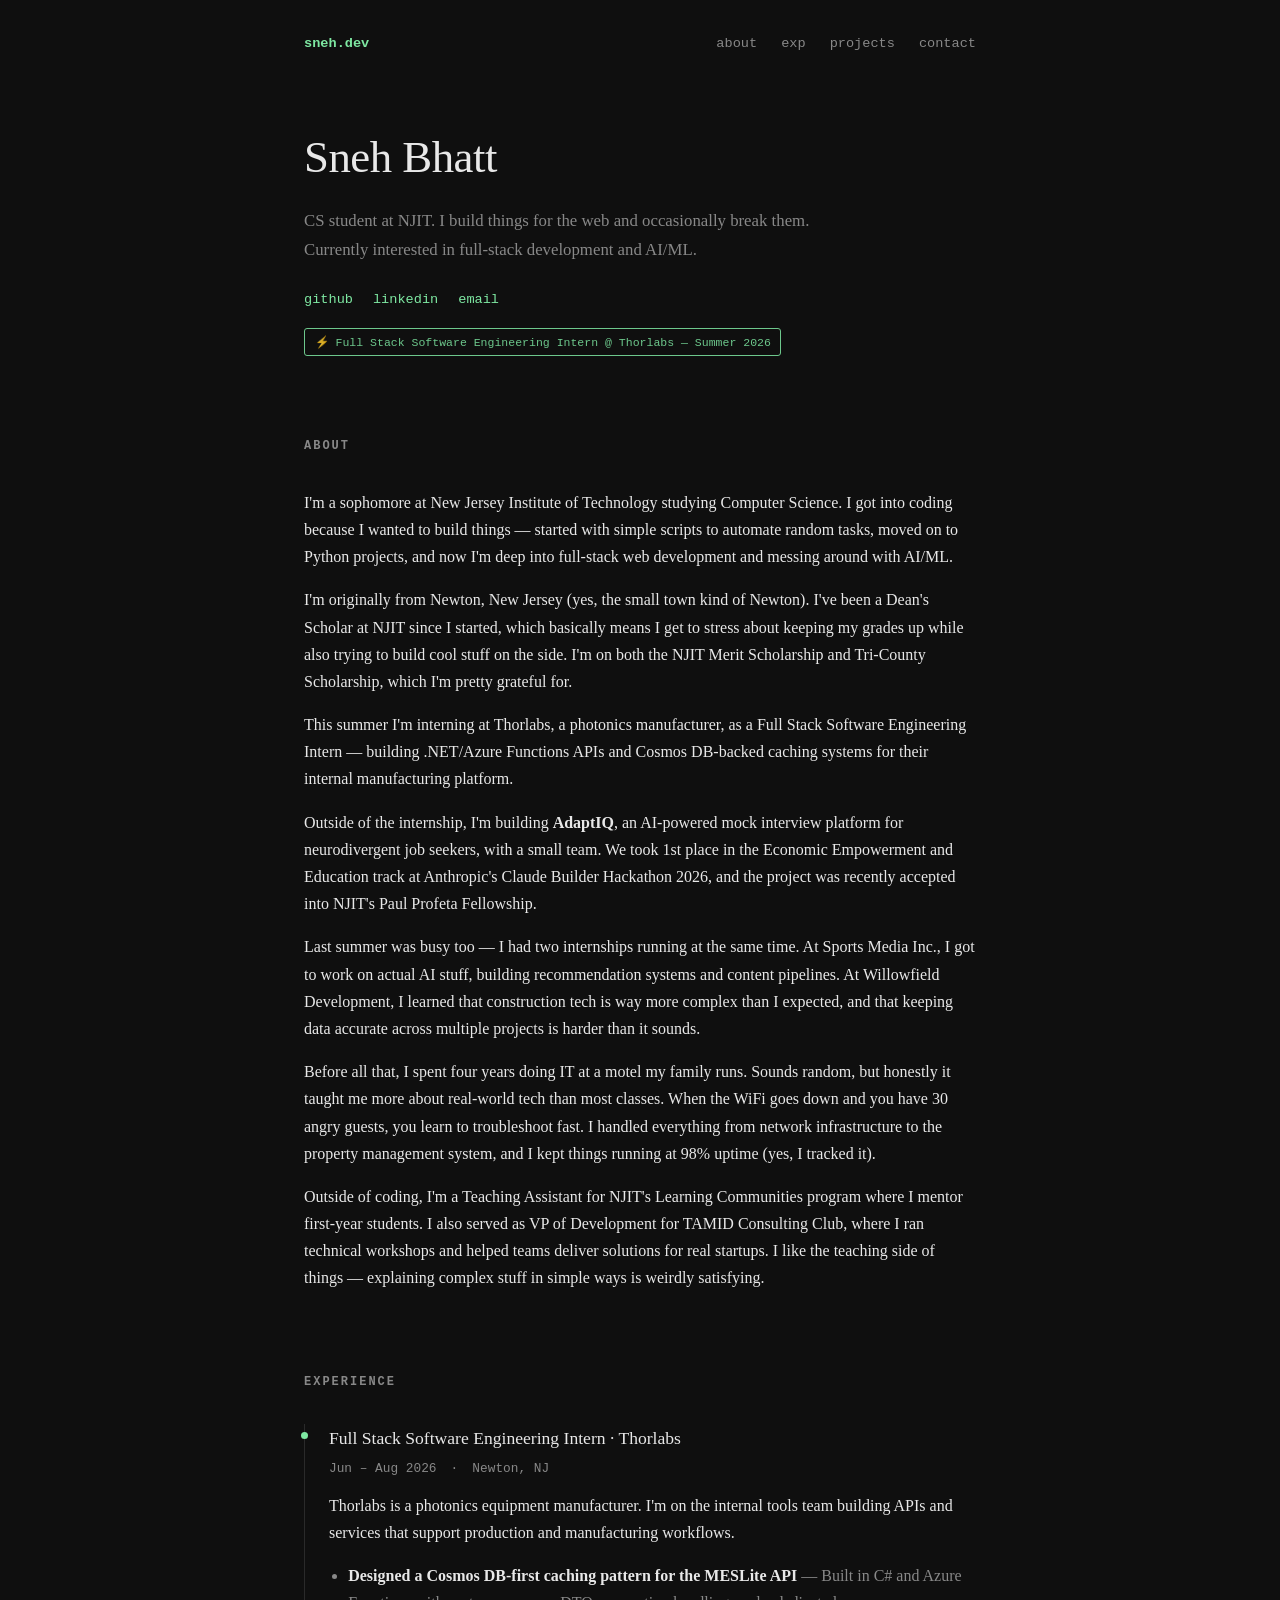
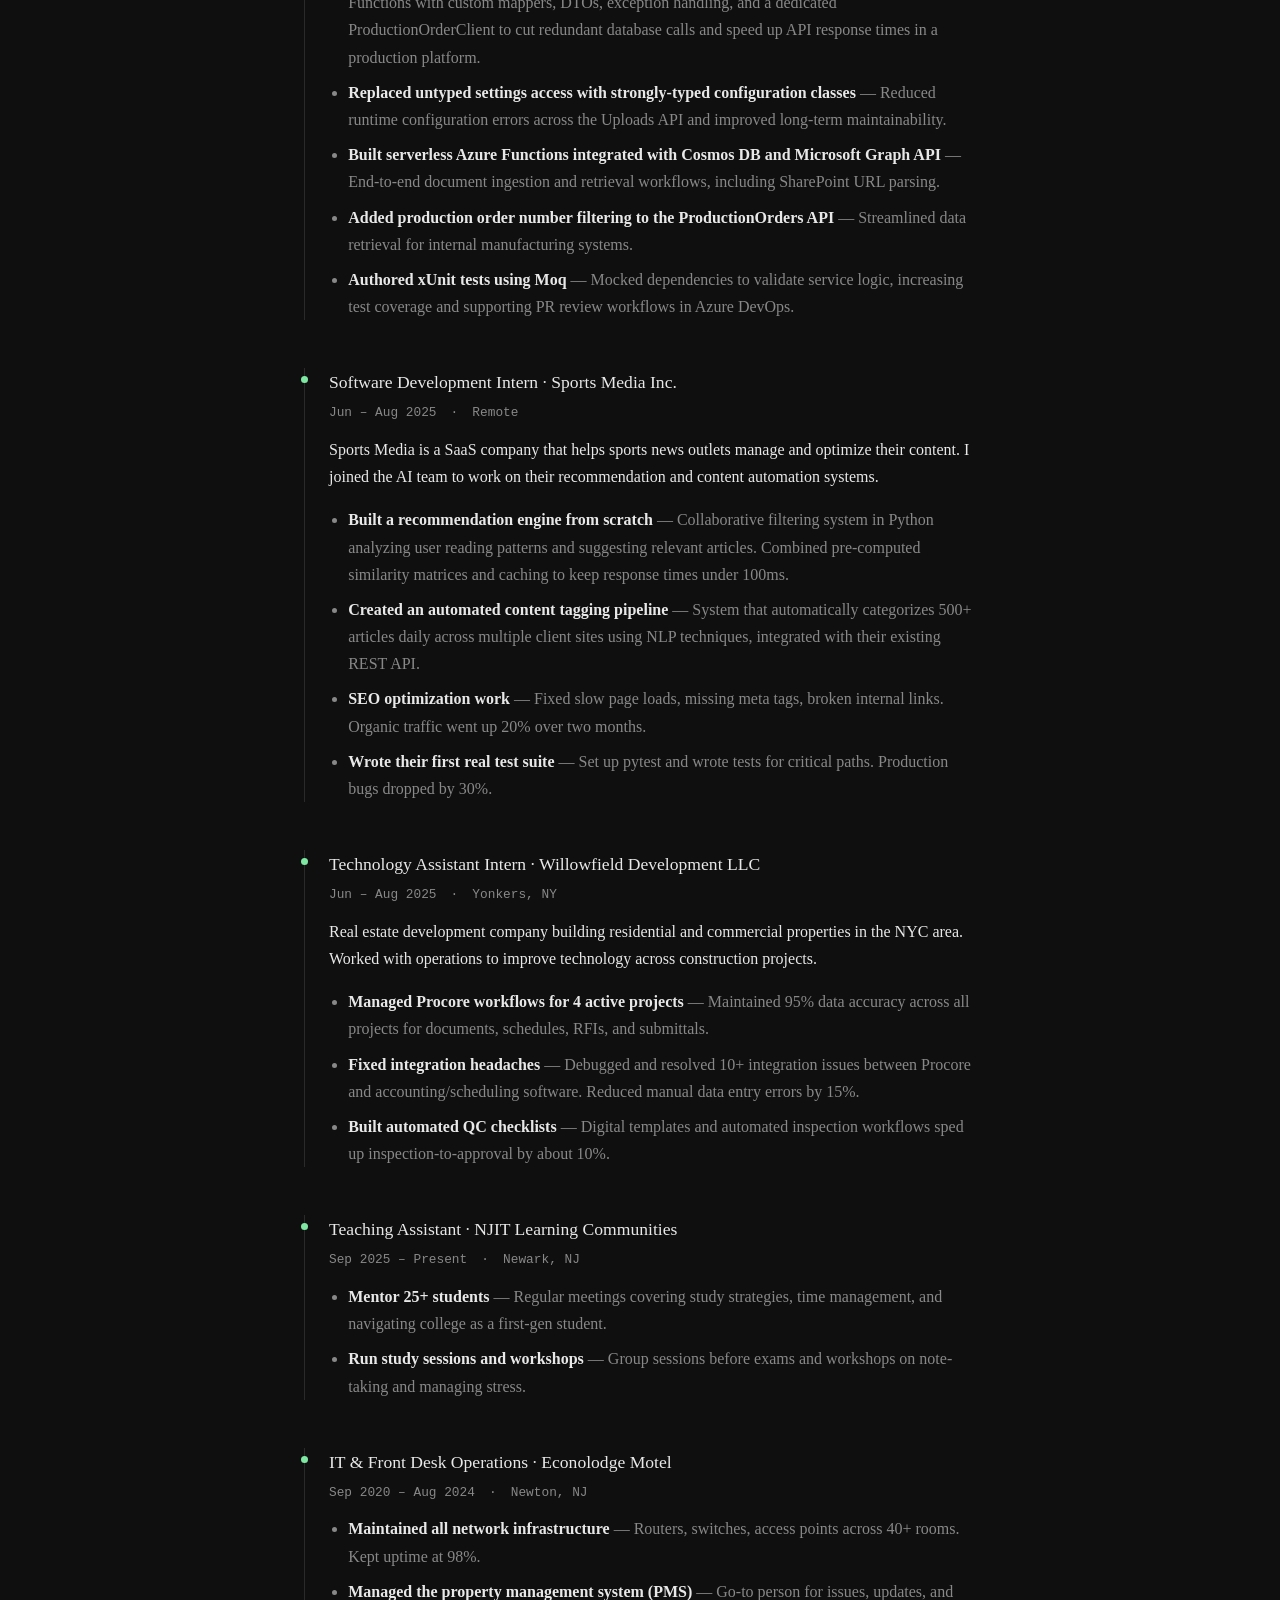
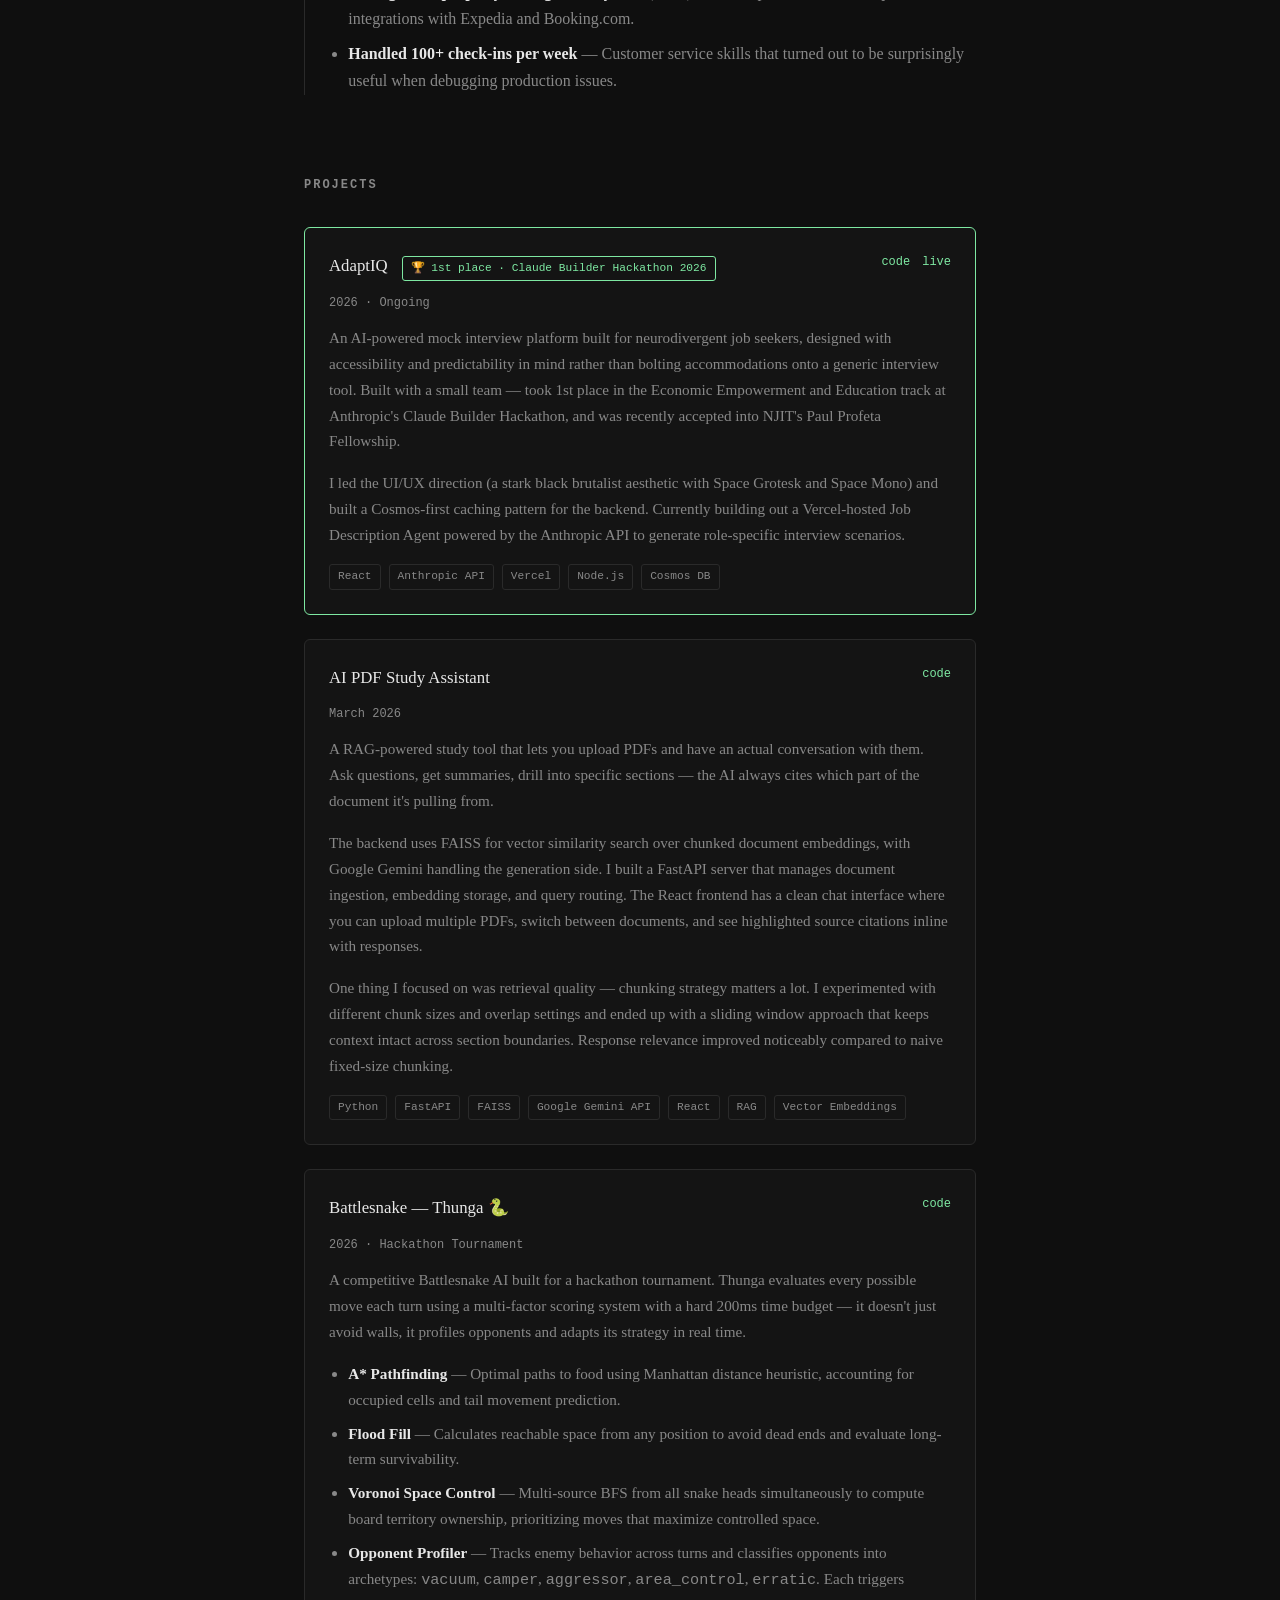
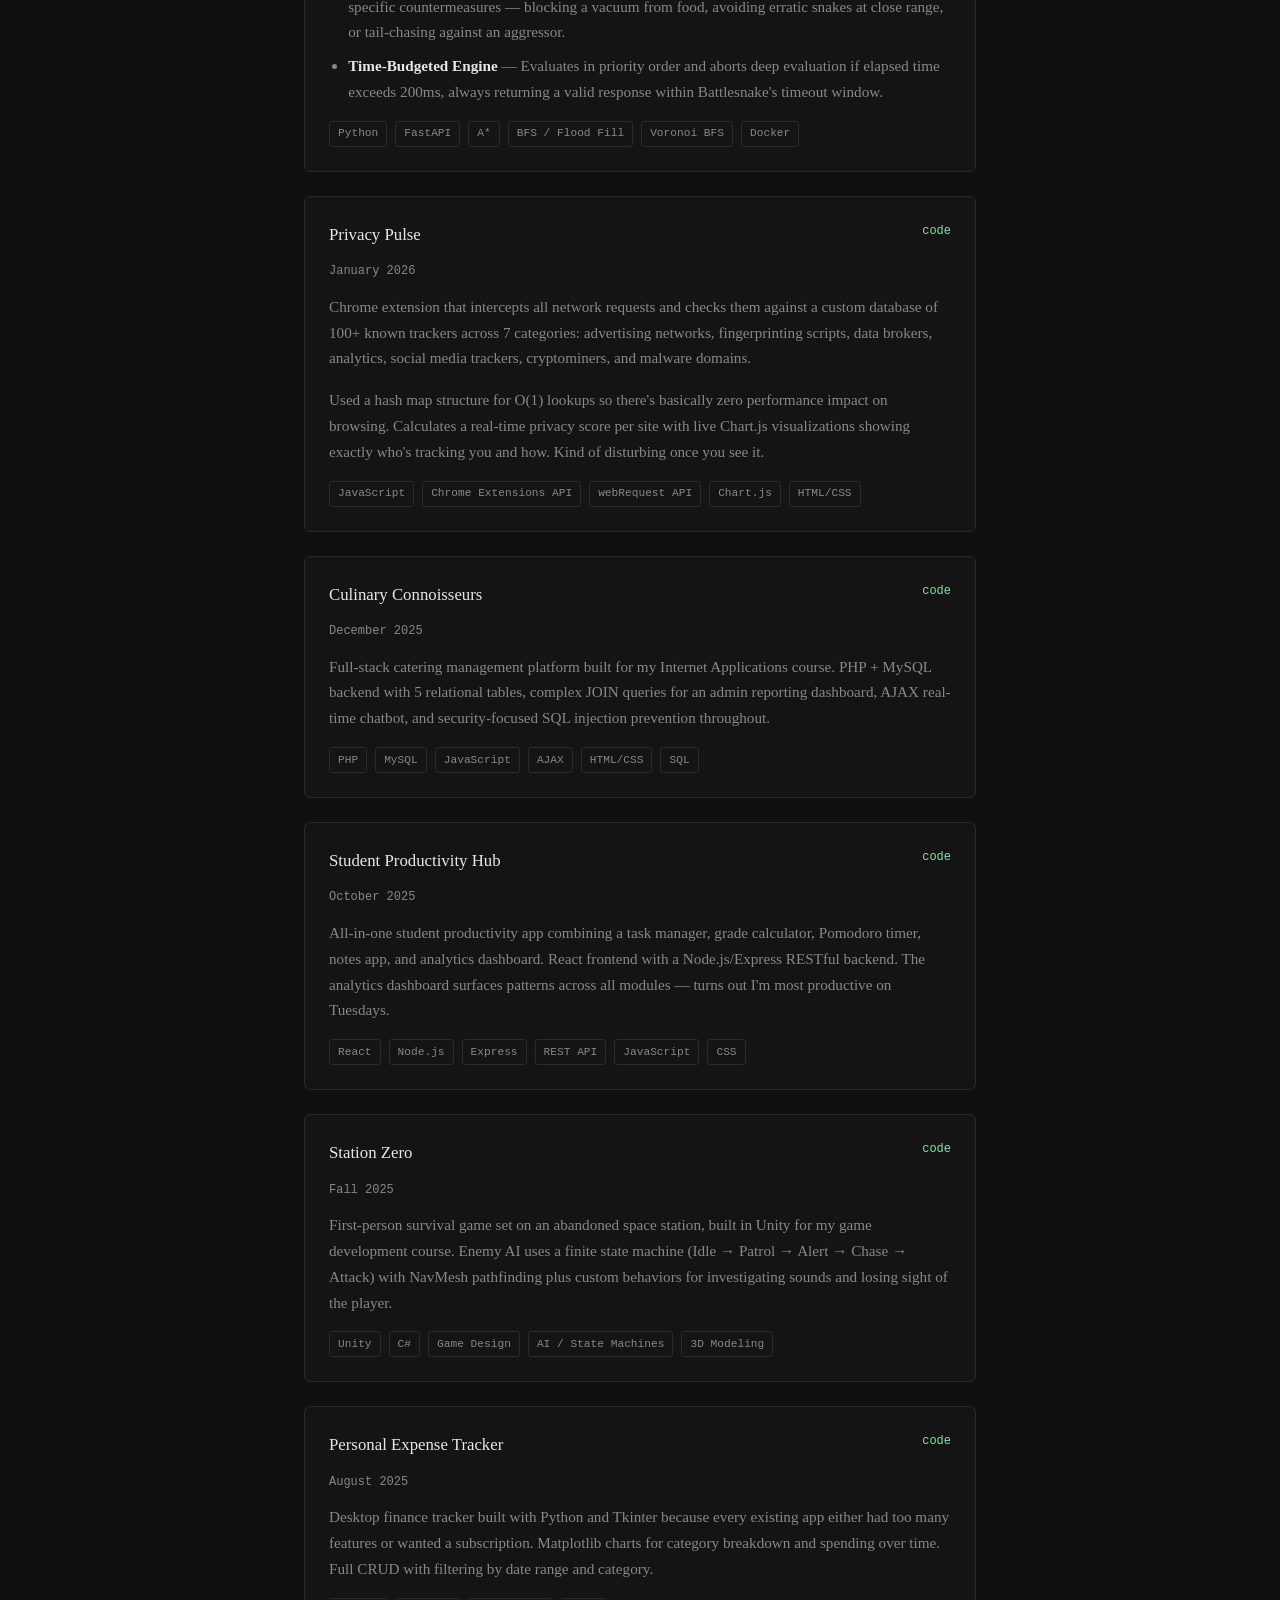
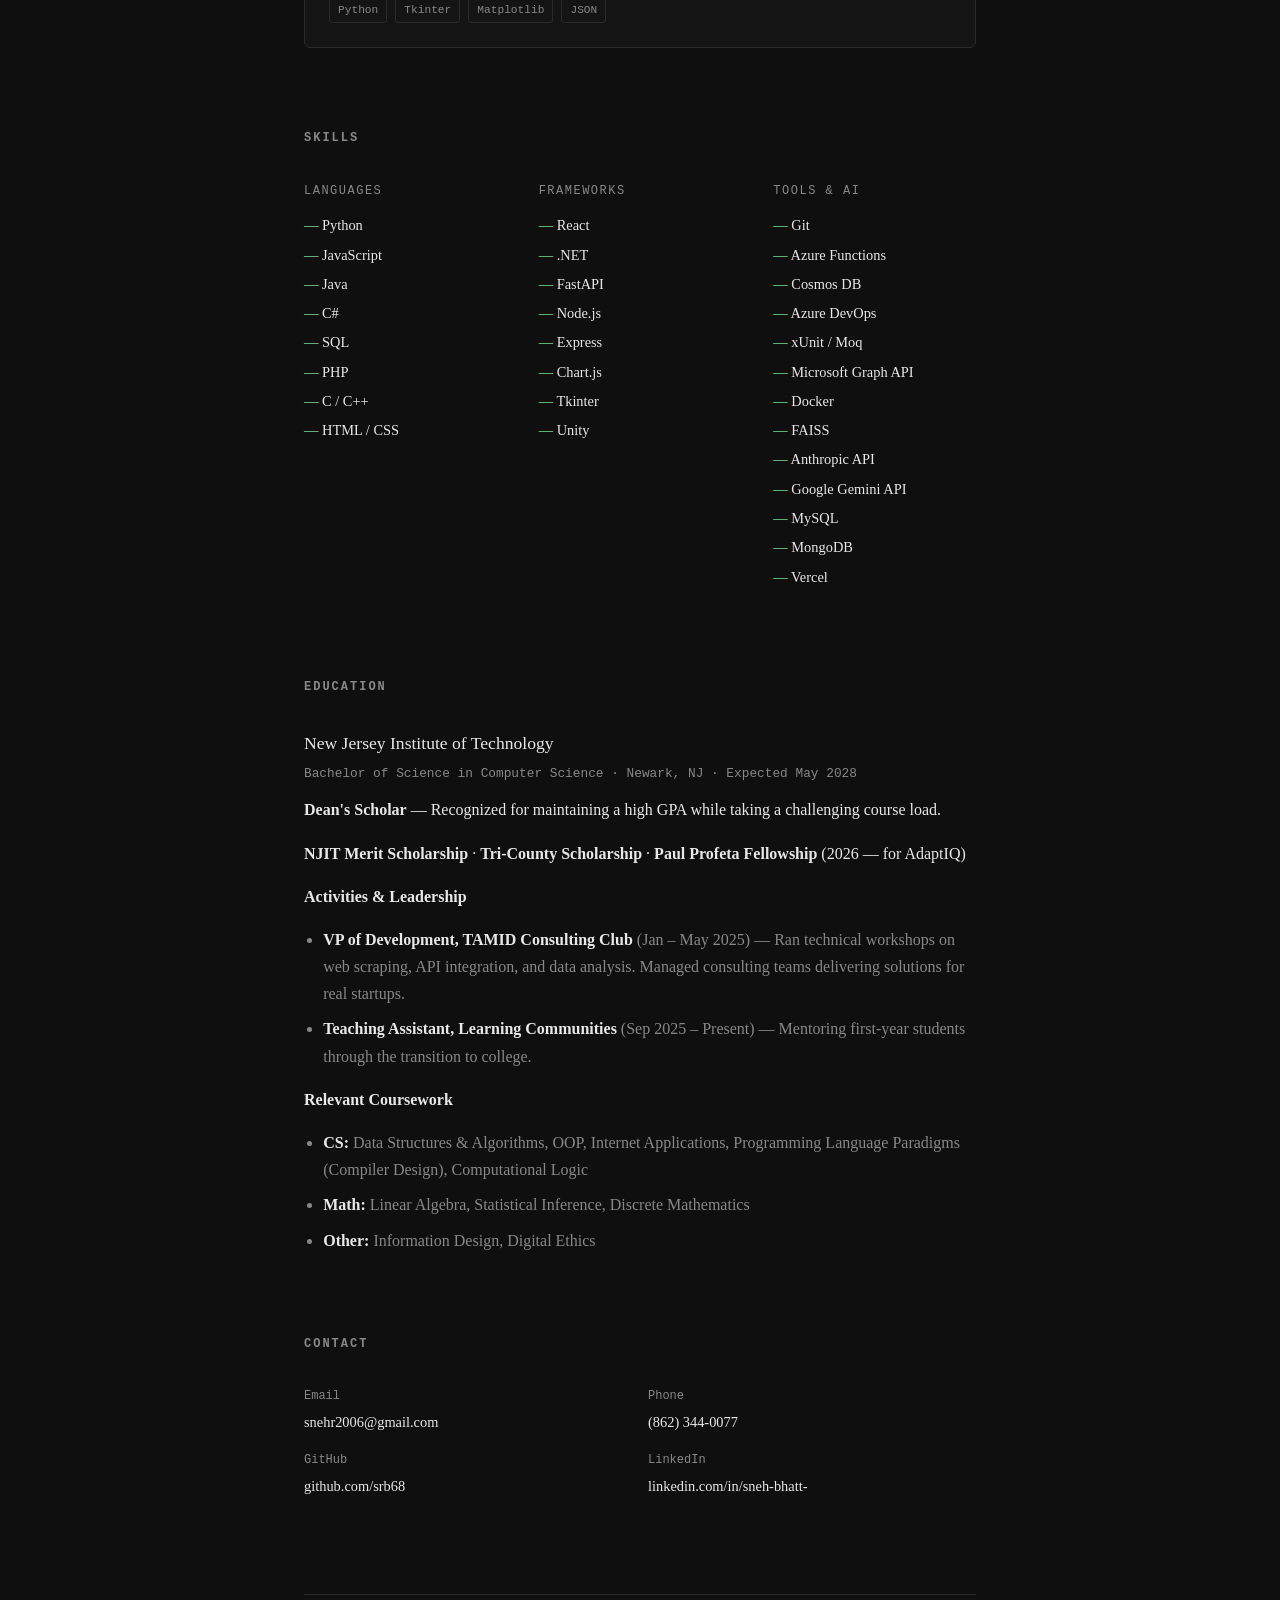
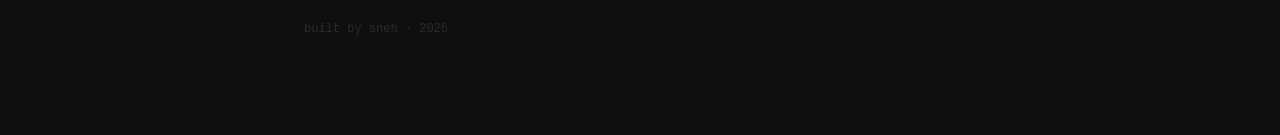
==== commit df0d1fee: "Update site with Thorlabs internship and AdaptIQ" ====
--- a/index.html
+++ b/index.html
@@ -1,670 +1,665 @@
 <!DOCTYPE html>
 <html lang="en">
 <head>
-  <meta charset="UTF-8" />
-  <meta name="viewport" content="width=device-width, initial-scale=1.0" />
-  <title>Sneh Bhatt</title>
-  <style>
-    :root {
-      --bg: #0f0f0f;
-      --fg: #e8e8e8;
-      --muted: #888;
-      --accent: #7ee8a2;
-      --border: #2a2a2a;
-      --card: #141414;
-    }
-
-    * { box-sizing: border-box; margin: 0; padding: 0; }
-
-    html { scroll-behavior: smooth; }
-
-    body {
-      background: var(--bg);
-      color: var(--fg);
-      font-family: 'Georgia', serif;
-      font-size: 16px;
-      line-height: 1.7;
-      max-width: 720px;
-      margin: 0 auto;
-      padding: 2rem 1.5rem 6rem;
-    }
-
-    /* NAV */
-    nav {
-      display: flex;
-      gap: 1.5rem;
-      margin-bottom: 4rem;
-      font-family: 'Courier New', monospace;
-      font-size: 0.85rem;
-    }
-
-    nav .logo {
-      color: var(--accent);
-      text-decoration: none;
-      font-weight: bold;
-      margin-right: auto;
-    }
-
-    nav a {
-      color: var(--muted);
-      text-decoration: none;
-      transition: color 0.2s;
-    }
-
-    nav a:hover { color: var(--fg); }
-
-    /* HERO */
-    .hero { margin-bottom: 5rem; }
-
-    .hero h1 {
-      font-size: 2.8rem;
-      font-weight: normal;
-      margin-bottom: 0.75rem;
-      letter-spacing: -0.5px;
-    }
-
-    .hero p {
-      color: var(--muted);
-      font-size: 1.05rem;
-      max-width: 520px;
-      margin-bottom: 1.5rem;
-    }
-
-    .hero-links {
-      display: flex;
-      gap: 1.25rem;
-      font-family: 'Courier New', monospace;
-      font-size: 0.85rem;
-    }
-
-    .hero-links a {
-      color: var(--accent);
-      text-decoration: none;
-      border-bottom: 1px solid transparent;
-      transition: border-color 0.2s;
-    }
-
-    .hero-links a:hover { border-color: var(--accent); }
-
-    /* SECTIONS */
-    section { margin-bottom: 5rem; }
-
-    h2 {
-      font-size: 0.75rem;
-      font-family: 'Courier New', monospace;
-      text-transform: uppercase;
-      letter-spacing: 2px;
-      color: var(--muted);
-      margin-bottom: 2rem;
-    }
-
-    h3 {
-      font-size: 1.1rem;
-      font-weight: normal;
-      margin-bottom: 0.25rem;
-    }
-
-    p { margin-bottom: 1rem; }
-    p:last-child { margin-bottom: 0; }
-
-    /* EXPERIENCE */
-    .exp-item {
-      border-left: 1px solid var(--border);
-      padding-left: 1.5rem;
-      margin-bottom: 3rem;
-      position: relative;
-    }
-
-    .exp-item::before {
-      content: '';
-      position: absolute;
-      left: -4px;
-      top: 8px;
-      width: 7px;
-      height: 7px;
-      border-radius: 50%;
-      background: var(--accent);
-    }
-
-    .exp-meta {
-      font-family: 'Courier New', monospace;
-      font-size: 0.8rem;
-      color: var(--muted);
-      margin-bottom: 0.75rem;
-    }
-
-    .exp-meta span { margin: 0 0.4rem; }
-
-    ul {
-      padding-left: 1.2rem;
-      margin-top: 0.75rem;
-      margin-bottom: 0.5rem;
-    }
-
-    li { margin-bottom: 0.5rem; color: var(--muted); }
-    li strong { color: var(--fg); }
-
-    /* PROJECTS */
-    .project-card {
-      background: var(--card);
-      border: 1px solid var(--border);
-      border-radius: 6px;
-      padding: 1.5rem;
-      margin-bottom: 1.5rem;
-      transition: border-color 0.2s;
-    }
-
-    .project-card:hover { border-color: #444; }
-
-    .project-header {
-      display: flex;
-      justify-content: space-between;
-      align-items: flex-start;
-      margin-bottom: 0.5rem;
-      gap: 1rem;
-    }
-
-    .project-header h3 { font-size: 1.05rem; }
-
-    .project-links {
-      display: flex;
-      gap: 0.75rem;
-      font-family: 'Courier New', monospace;
-      font-size: 0.75rem;
-      white-space: nowrap;
-      flex-shrink: 0;
-    }
-
-    .project-links a {
-      color: var(--accent);
-      text-decoration: none;
-      border-bottom: 1px solid transparent;
-      transition: border-color 0.2s;
-    }
-
-    .project-links a:hover { border-color: var(--accent); }
-
-    .project-date {
-      font-family: 'Courier New', monospace;
-      font-size: 0.75rem;
-      color: var(--muted);
-      margin-bottom: 0.75rem;
-    }
-
-    .project-desc { color: var(--muted); font-size: 0.95rem; margin-bottom: 1rem; }
-
-    .tags {
-      display: flex;
-      flex-wrap: wrap;
-      gap: 0.5rem;
-      margin-top: 1rem;
-    }
-
-    .tag {
-      font-family: 'Courier New', monospace;
-      font-size: 0.7rem;
-      color: var(--muted);
-      border: 1px solid var(--border);
-      padding: 0.15rem 0.5rem;
-      border-radius: 3px;
-    }
-
-    /* SKILLS */
-    .skills-grid {
-      display: grid;
-      grid-template-columns: repeat(3, 1fr);
-      gap: 2rem;
-    }
-
-    .skill-group h3 {
-      font-family: 'Courier New', monospace;
-      font-size: 0.75rem;
-      text-transform: uppercase;
-      letter-spacing: 1.5px;
-      color: var(--muted);
-      margin-bottom: 0.75rem;
-    }
-
-    .skill-group ul { list-style: none; padding: 0; }
-    .skill-group li { color: var(--fg); font-size: 0.9rem; margin-bottom: 0.3rem; }
-    .skill-group li::before { content: '— '; color: var(--accent); }
-
-    /* EDUCATION */
-    .edu-item { margin-bottom: 2rem; }
-
-    .edu-item h3 { margin-bottom: 0.2rem; }
-
-    .edu-meta {
-      font-family: 'Courier New', monospace;
-      font-size: 0.8rem;
-      color: var(--muted);
-      margin-bottom: 0.75rem;
-    }
-
-    /* STATUS BADGE */
-    .status {
-      display: inline-block;
-      font-family: 'Courier New', monospace;
-      font-size: 0.72rem;
-      color: var(--accent);
-      border: 1px solid var(--accent);
-      padding: 0.2rem 0.6rem;
-      border-radius: 3px;
-      margin-top: 1rem;
-      opacity: 0.85;
-    }
-
-    /* CONTACT */
-    .contact-grid {
-      display: grid;
-      grid-template-columns: repeat(2, 1fr);
-      gap: 1rem;
-    }
-
-    .contact-item {
-      display: flex;
-      flex-direction: column;
-      gap: 0.2rem;
-    }
-
-    .contact-item .label {
-      font-family: 'Courier New', monospace;
-      font-size: 0.75rem;
-      color: var(--muted);
-    }
-
-    .contact-item a {
-      color: var(--fg);
-      text-decoration: none;
-      font-size: 0.9rem;
-      transition: color 0.2s;
-    }
-
-    .contact-item a:hover { color: var(--accent); }
-
-    footer {
-      margin-top: 6rem;
-      font-family: 'Courier New', monospace;
-      font-size: 0.75rem;
-      color: var(--border);
-      border-top: 1px solid var(--border);
-      padding-top: 1.5rem;
-    }
-
-    @media (max-width: 600px) {
-      .skills-grid { grid-template-columns: repeat(2, 1fr); }
-      .contact-grid { grid-template-columns: 1fr; }
-      .hero h1 { font-size: 2.1rem; }
-    }
-  </style>
+<meta charset="UTF-8" />
+<meta name="viewport" content="width=device-width, initial-scale=1.0" />
+<title>Sneh Bhatt</title>
+<style>
+:root {
+--bg: #0f0f0f;
+--fg: #e8e8e8;
+--muted: #888;
+--accent: #7ee8a2;
+--border: #2a2a2a;
+--card: #141414;
+}
+* { box-sizing: border-box; margin: 0; padding: 0; }
+html { scroll-behavior: smooth; }
+body {
+background: var(--bg);
+color: var(--fg);
+font-family: 'Georgia', serif;
+font-size: 16px;
+line-height: 1.7;
+max-width: 720px;
+margin: 0 auto;
+padding: 2rem 1.5rem 6rem;
+}
+nav {
+display: flex;
+gap: 1.5rem;
+margin-bottom: 4rem;
+font-family: 'Courier New', monospace;
+font-size: 0.85rem;
+}
+nav .logo {
+color: var(--accent);
+text-decoration: none;
+font-weight: bold;
+margin-right: auto;
+}
+nav a {
+color: var(--muted);
+text-decoration: none;
+transition: color 0.2s;
+}
+nav a:hover { color: var(--fg); }
+.hero { margin-bottom: 5rem; }
+.hero h1 {
+font-size: 2.8rem;
+font-weight: normal;
+margin-bottom: 0.75rem;
+letter-spacing: -0.5px;
+}
+.hero p {
+color: var(--muted);
+font-size: 1.05rem;
+max-width: 520px;
+margin-bottom: 1.5rem;
+}
+.hero-links {
+display: flex;
+gap: 1.25rem;
+font-family: 'Courier New', monospace;
+font-size: 0.85rem;
+}
+.hero-links a {
+color: var(--accent);
+text-decoration: none;
+border-bottom: 1px solid transparent;
+transition: border-color 0.2s;
+}
+.hero-links a:hover { border-color: var(--accent); }
+section { margin-bottom: 5rem; }
+h2 {
+font-size: 0.75rem;
+font-family: 'Courier New', monospace;
+text-transform: uppercase;
+letter-spacing: 2px;
+color: var(--muted);
+margin-bottom: 2rem;
+}
+h3 {
+font-size: 1.1rem;
+font-weight: normal;
+margin-bottom: 0.25rem;
+}
+p { margin-bottom: 1rem; }
+p:last-child { margin-bottom: 0; }
+.exp-item {
+border-left: 1px solid var(--border);
+padding-left: 1.5rem;
+margin-bottom: 3rem;
+position: relative;
+}
+.exp-item::before {
+content: '';
+position: absolute;
+left: -4px;
+top: 8px;
+width: 7px;
+height: 7px;
+border-radius: 50%;
+background: var(--accent);
+}
+.exp-meta {
+font-family: 'Courier New', monospace;
+font-size: 0.8rem;
+color: var(--muted);
+margin-bottom: 0.75rem;
+}
+.exp-meta span { margin: 0 0.4rem; }
+ul {
+padding-left: 1.2rem;
+margin-top: 0.75rem;
+margin-bottom: 0.5rem;
+}
+li { margin-bottom: 0.5rem; color: var(--muted); }
+li strong { color: var(--fg); }
+.project-card {
+background: var(--card);
+border: 1px solid var(--border);
+border-radius: 6px;
+padding: 1.5rem;
+margin-bottom: 1.5rem;
+transition: border-color 0.2s;
+}
+.project-card:hover { border-color: #444; }
+.project-card.featured { border-color: var(--accent); }
+.project-header {
+display: flex;
+justify-content: space-between;
+align-items: flex-start;
+margin-bottom: 0.5rem;
+gap: 1rem;
+}
+.project-header h3 { font-size: 1.05rem; }
+.project-links {
+display: flex;
+gap: 0.75rem;
+font-family: 'Courier New', monospace;
+font-size: 0.75rem;
+white-space: nowrap;
+flex-shrink: 0;
+}
+.project-links a {
+color: var(--accent);
+text-decoration: none;
+border-bottom: 1px solid transparent;
+transition: border-color 0.2s;
+}
+.project-links a:hover { border-color: var(--accent); }
+.project-date {
+font-family: 'Courier New', monospace;
+font-size: 0.75rem;
+color: var(--muted);
+margin-bottom: 0.75rem;
+}
+.project-badge {
+display: inline-block;
+font-family: 'Courier New', monospace;
+font-size: 0.7rem;
+color: var(--accent);
+border: 1px solid var(--accent);
+padding: 0.1rem 0.5rem;
+border-radius: 3px;
+margin-left: 0.6rem;
+}
+.project-desc { color: var(--muted); font-size: 0.95rem; margin-bottom: 1rem; }
+.tags {
+display: flex;
+flex-wrap: wrap;
+gap: 0.5rem;
+margin-top: 1rem;
+}
+.tag {
+font-family: 'Courier New', monospace;
+font-size: 0.7rem;
+color: var(--muted);
+border: 1px solid var(--border);
+padding: 0.15rem 0.5rem;
+border-radius: 3px;
+}
+.skills-grid {
+display: grid;
+grid-template-columns: repeat(3, 1fr);
+gap: 2rem;
+}
+.skill-group h3 {
+font-family: 'Courier New', monospace;
+font-size: 0.75rem;
+text-transform: uppercase;
+letter-spacing: 1.5px;
+color: var(--muted);
+margin-bottom: 0.75rem;
+}
+.skill-group ul { list-style: none; padding: 0; }
+.skill-group li { color: var(--fg); font-size: 0.9rem; margin-bottom: 0.3rem; }
+.skill-group li::before { content: '— '; color: var(--accent); }
+.edu-item { margin-bottom: 2rem; }
+.edu-item h3 { margin-bottom: 0.2rem; }
+.edu-meta {
+font-family: 'Courier New', monospace;
+font-size: 0.8rem;
+color: var(--muted);
+margin-bottom: 0.75rem;
+}
+.status {
+display: inline-block;
+font-family: 'Courier New', monospace;
+font-size: 0.72rem;
+color: var(--accent);
+border: 1px solid var(--accent);
+padding: 0.2rem 0.6rem;
+border-radius: 3px;
+margin-top: 1rem;
+opacity: 0.85;
+}
+.contact-grid {
+display: grid;
+grid-template-columns: repeat(2, 1fr);
+gap: 1rem;
+}
+.contact-item {
+display: flex;
+flex-direction: column;
+gap: 0.2rem;
+}
+.contact-item .label {
+font-family: 'Courier New', monospace;
+font-size: 0.75rem;
+color: var(--muted);
+}
+.contact-item a {
+color: var(--fg);
+text-decoration: none;
+font-size: 0.9rem;
+transition: color 0.2s;
+}
+.contact-item a:hover { color: var(--accent); }
+footer {
+margin-top: 6rem;
+font-family: 'Courier New', monospace;
+font-size: 0.75rem;
+color: var(--border);
+border-top: 1px solid var(--border);
+padding-top: 1.5rem;
+}
+@media (max-width: 600px) {
+.skills-grid { grid-template-columns: repeat(2, 1fr); }
+.contact-grid { grid-template-columns: 1fr; }
+.hero h1 { font-size: 2.1rem; }
+}
+</style>
 </head>
 <body>
-
-  <nav>
-    <a href="#" class="logo">sneh.dev</a>
-    <a href="#about">about</a>
-    <a href="#experience">exp</a>
-    <a href="#projects">projects</a>
-    <a href="#contact">contact</a>
-  </nav>
-
-  <!-- HERO -->
-  <section class="hero">
-    <h1>Sneh Bhatt</h1>
-    <p>CS student at NJIT. I build things for the web and occasionally break them. Currently interested in full-stack development and AI/ML.</p>
-    <div class="hero-links">
-      <a href="https://github.com/srb68" target="_blank">github</a>
-      <a href="https://linkedin.com/in/sneh-bhatt-" target="_blank">linkedin</a>
-      <a href="mailto:snehr2006@gmail.com">email</a>
-    </div>
-    <div class="status">⚡ looking for Summer 2026 internships</div>
-  </section>
-
-  <!-- ABOUT -->
-  <section id="about">
-    <h2>About</h2>
-    <p>I'm a sophomore at New Jersey Institute of Technology studying Computer Science.
-    I got into coding because I wanted to build things — started with simple scripts
-    to automate random tasks, moved on to Python projects, and now I'm deep into
-    full-stack web development and messing around with AI/ML.</p>
-
-    <p>I'm originally from Newton, New Jersey (yes, the small town kind of Newton).
-    I've been a Dean's Scholar at NJIT since I started, which basically means I
-    get to stress about keeping my grades up while also trying to build cool stuff
-    on the side. I'm on both the NJIT Merit Scholarship and Tri-County Scholarship,
-    which I'm pretty grateful for.</p>
-
-    <p>Last summer was busy — I had two internships running at the same time. At Sports
-    Media Inc., I got to work on actual AI stuff, building recommendation systems and
-    content pipelines. At Willowfield Development, I learned that construction tech
-    is way more complex than I expected, and that keeping data accurate across multiple
-    projects is harder than it sounds.</p>
-
-    <p>Before all that, I spent four years doing IT at a motel my family runs. Sounds
-    random, but honestly it taught me more about real-world tech than most classes.
-    When the WiFi goes down and you have 30 angry guests, you learn to troubleshoot
-    fast. I handled everything from network infrastructure to the property management
-    system, and I kept things running at 98% uptime (yes, I tracked it).</p>
-
-    <p>Outside of coding, I'm a Teaching Assistant for NJIT's Learning Communities
-    program where I mentor first-year students. I also served as VP of Development
-    for TAMID Consulting Club, where I ran technical workshops and helped teams
-    deliver solutions for real startups. I like the teaching side of things —
-    explaining complex stuff in simple ways is weirdly satisfying.</p>
-
-    <p>Right now I'm looking for a software engineering internship for Summer 2026.
-    I'm particularly interested in full-stack roles, but I'm also open to anything
-    involving AI/ML, developer tools, or honestly any team where I can learn a lot
-    and ship real things.</p>
-  </section>
-
-  <!-- EXPERIENCE -->
-  <section id="experience">
-    <h2>Experience</h2>
-
-    <div class="exp-item">
-      <h3>Software Development Intern · Sports Media Inc.</h3>
-      <div class="exp-meta">Jun – Aug 2025 <span>·</span> Remote</div>
-      <p>Sports Media is a SaaS company that helps sports news outlets manage and
-      optimize their content. I joined the AI team to work on their recommendation
-      and content automation systems.</p>
-      <ul>
-        <li><strong>Built a recommendation engine from scratch</strong> — Collaborative filtering system in Python analyzing user reading patterns and suggesting relevant articles. Combined pre-computed similarity matrices and caching to keep response times under 100ms.</li>
-        <li><strong>Created an automated content tagging pipeline</strong> — System that automatically categorizes 500+ articles daily across multiple client sites using NLP techniques, integrated with their existing REST API.</li>
-        <li><strong>SEO optimization work</strong> — Fixed slow page loads, missing meta tags, broken internal links. Organic traffic went up 20% over two months.</li>
-        <li><strong>Wrote their first real test suite</strong> — Set up pytest and wrote tests for critical paths. Production bugs dropped by 30%.</li>
-      </ul>
-    </div>
-
-    <div class="exp-item">
-      <h3>Technology Assistant Intern · Willowfield Development LLC</h3>
-      <div class="exp-meta">Jun – Aug 2025 <span>·</span> Yonkers, NY</div>
-      <p>Real estate development company building residential and commercial properties in the NYC area. Worked with operations to improve technology across construction projects.</p>
-      <ul>
-        <li><strong>Managed Procore workflows for 4 active projects</strong> — Maintained 95% data accuracy across all projects for documents, schedules, RFIs, and submittals.</li>
-        <li><strong>Fixed integration headaches</strong> — Debugged and resolved 10+ integration issues between Procore and accounting/scheduling software. Reduced manual data entry errors by 15%.</li>
-        <li><strong>Built automated QC checklists</strong> — Digital templates and automated inspection workflows sped up inspection-to-approval by about 10%.</li>
-      </ul>
-    </div>
-
-    <div class="exp-item">
-      <h3>Teaching Assistant · NJIT Learning Communities</h3>
-      <div class="exp-meta">Sep 2025 – Present <span>·</span> Newark, NJ</div>
-      <ul>
-        <li><strong>Mentor 25+ students</strong> — Regular meetings covering study strategies, time management, and navigating college as a first-gen student.</li>
-        <li><strong>Run study sessions and workshops</strong> — Group sessions before exams and workshops on note-taking and managing stress.</li>
-      </ul>
-    </div>
-
-    <div class="exp-item">
-      <h3>IT & Front Desk Operations · Econolodge Motel</h3>
-      <div class="exp-meta">Sep 2020 – Aug 2024 <span>·</span> Newton, NJ</div>
-      <ul>
-        <li><strong>Maintained all network infrastructure</strong> — Routers, switches, access points across 40+ rooms. Kept uptime at 98%.</li>
-        <li><strong>Managed the property management system (PMS)</strong> — Go-to person for issues, updates, and integrations with Expedia and Booking.com.</li>
-        <li><strong>Handled 100+ check-ins per week</strong> — Customer service skills that turned out to be surprisingly useful when debugging production issues.</li>
-      </ul>
-    </div>
-  </section>
-
-  <!-- PROJECTS -->
-  <section id="projects">
-    <h2>Projects</h2>
-
-    <!-- AI PDF Study Assistant -->
-    <div class="project-card">
-      <div class="project-header">
-        <h3>AI PDF Study Assistant</h3>
-        <div class="project-links">
-          <a href="https://github.com/srb68/ai-pdf-study-assistant" target="_blank">code</a>
-        </div>
-      </div>
-      <div class="project-date">March 2026</div>
-      <div class="project-desc">
-        <p>A RAG-powered study tool that lets you upload PDFs and have an actual conversation with them. Ask questions, get summaries, drill into specific sections — the AI always cites which part of the document it's pulling from.</p>
-        <p>The backend uses FAISS for vector similarity search over chunked document embeddings, with Google Gemini handling the generation side. I built a FastAPI server that manages document ingestion, embedding storage, and query routing. The React frontend has a clean chat interface where you can upload multiple PDFs, switch between documents, and see highlighted source citations inline with responses.</p>
-        <p>One thing I focused on was retrieval quality — chunking strategy matters a lot. I experimented with different chunk sizes and overlap settings and ended up with a sliding window approach that keeps context intact across section boundaries. Response relevance improved noticeably compared to naive fixed-size chunking.</p>
-      </div>
-      <div class="tags">
-        <span class="tag">Python</span>
-        <span class="tag">FastAPI</span>
-        <span class="tag">FAISS</span>
-        <span class="tag">Google Gemini API</span>
-        <span class="tag">React</span>
-        <span class="tag">RAG</span>
-        <span class="tag">Vector Embeddings</span>
-      </div>
-    </div>
-
-    <!-- Battlesnake / Thunga -->
-    <div class="project-card">
-      <div class="project-header">
-        <h3>Battlesnake — Thunga 🐍</h3>
-        <div class="project-links">
-          <a href="https://github.com/srb68/battlesnake-thunga" target="_blank">code</a>
-        </div>
-      </div>
-      <div class="project-date">2026 · Hackathon Tournament</div>
-      <div class="project-desc">
-        <p>A competitive Battlesnake AI built for a hackathon tournament. Thunga evaluates every possible move each turn using a multi-factor scoring system with a hard 200ms time budget — it doesn't just avoid walls, it profiles opponents and adapts its strategy in real time.</p>
-        <ul style="color: var(--muted); margin-top: 0.5rem;">
-          <li><strong>A* Pathfinding</strong> — Optimal paths to food using Manhattan distance heuristic, accounting for occupied cells and tail movement prediction.</li>
-          <li><strong>Flood Fill</strong> — Calculates reachable space from any position to avoid dead ends and evaluate long-term survivability.</li>
-          <li><strong>Voronoi Space Control</strong> — Multi-source BFS from all snake heads simultaneously to compute board territory ownership, prioritizing moves that maximize controlled space.</li>
-          <li><strong>Opponent Profiler</strong> — Tracks enemy behavior across turns and classifies opponents into archetypes: <code>vacuum</code>, <code>camper</code>, <code>aggressor</code>, <code>area_control</code>, <code>erratic</code>. Each triggers specific countermeasures — blocking a vacuum from food, avoiding erratic snakes at close range, or tail-chasing against an aggressor.</li>
-          <li><strong>Time-Budgeted Engine</strong> — Evaluates in priority order and aborts deep evaluation if elapsed time exceeds 200ms, always returning a valid response within Battlesnake's timeout window.</li>
-        </ul>
-      </div>
-      <div class="tags">
-        <span class="tag">Python</span>
-        <span class="tag">FastAPI</span>
-        <span class="tag">A*</span>
-        <span class="tag">BFS / Flood Fill</span>
-        <span class="tag">Voronoi BFS</span>
-        <span class="tag">Docker</span>
-      </div>
-    </div>
-
-    <!-- Privacy Pulse -->
-    <div class="project-card">
-      <div class="project-header">
-        <h3>Privacy Pulse</h3>
-        <div class="project-links">
-          <a href="https://github.com/srb68/privacy-pulse" target="_blank">code</a>
-        </div>
-      </div>
-      <div class="project-date">January 2026</div>
-      <div class="project-desc">
-        <p>Chrome extension that intercepts all network requests and checks them against a custom database of 100+ known trackers across 7 categories: advertising networks, fingerprinting scripts, data brokers, analytics, social media trackers, cryptominers, and malware domains.</p>
-        <p>Used a hash map structure for O(1) lookups so there's basically zero performance impact on browsing. Calculates a real-time privacy score per site with live Chart.js visualizations showing exactly who's tracking you and how. Kind of disturbing once you see it.</p>
-      </div>
-      <div class="tags">
-        <span class="tag">JavaScript</span>
-        <span class="tag">Chrome Extensions API</span>
-        <span class="tag">webRequest API</span>
-        <span class="tag">Chart.js</span>
-        <span class="tag">HTML/CSS</span>
-      </div>
-    </div>
-
-    <!-- Culinary Connoisseurs -->
-    <div class="project-card">
-      <div class="project-header">
-        <h3>Culinary Connoisseurs</h3>
-        <div class="project-links">
-          <a href="https://github.com/srb68/culinary-connoisseurs" target="_blank">code</a>
-        </div>
-      </div>
-      <div class="project-date">December 2025</div>
-      <div class="project-desc">
-        <p>Full-stack catering management platform built for my Internet Applications course. PHP + MySQL backend with 5 relational tables, complex JOIN queries for an admin reporting dashboard, AJAX real-time chatbot, and security-focused SQL injection prevention throughout.</p>
-      </div>
-      <div class="tags">
-        <span class="tag">PHP</span>
-        <span class="tag">MySQL</span>
-        <span class="tag">JavaScript</span>
-        <span class="tag">AJAX</span>
-        <span class="tag">HTML/CSS</span>
-        <span class="tag">SQL</span>
-      </div>
-    </div>
-
-    <!-- Student Productivity Hub -->
-    <div class="project-card">
-      <div class="project-header">
-        <h3>Student Productivity Hub</h3>
-        <div class="project-links">
-          <a href="https://github.com/srb68/student-productivity-hub" target="_blank">code</a>
-        </div>
-      </div>
-      <div class="project-date">October 2025</div>
-      <div class="project-desc">
-        <p>All-in-one student productivity app combining a task manager, grade calculator, Pomodoro timer, notes app, and analytics dashboard. React frontend with a Node.js/Express RESTful backend. The analytics dashboard surfaces patterns across all modules — turns out I'm most productive on Tuesdays.</p>
-      </div>
-      <div class="tags">
-        <span class="tag">React</span>
-        <span class="tag">Node.js</span>
-        <span class="tag">Express</span>
-        <span class="tag">REST API</span>
-        <span class="tag">JavaScript</span>
-        <span class="tag">CSS</span>
-      </div>
-    </div>
-
-    <!-- Station Zero -->
-    <div class="project-card">
-      <div class="project-header">
-        <h3>Station Zero</h3>
-        <div class="project-links">
-          <a href="https://github.com/srb68/station-zero" target="_blank">code</a>
-        </div>
-      </div>
-      <div class="project-date">Fall 2025</div>
-      <div class="project-desc">
-        <p>First-person survival game set on an abandoned space station, built in Unity for my game development course. Enemy AI uses a finite state machine (Idle → Patrol → Alert → Chase → Attack) with NavMesh pathfinding plus custom behaviors for investigating sounds and losing sight of the player.</p>
-      </div>
-      <div class="tags">
-        <span class="tag">Unity</span>
-        <span class="tag">C#</span>
-        <span class="tag">Game Design</span>
-        <span class="tag">AI / State Machines</span>
-        <span class="tag">3D Modeling</span>
-      </div>
-    </div>
-
-    <!-- Personal Expense Tracker -->
-    <div class="project-card">
-      <div class="project-header">
-        <h3>Personal Expense Tracker</h3>
-        <div class="project-links">
-          <a href="https://github.com/srb68/expense-tracker" target="_blank">code</a>
-        </div>
-      </div>
-      <div class="project-date">August 2025</div>
-      <div class="project-desc">
-        <p>Desktop finance tracker built with Python and Tkinter because every existing app either had too many features or wanted a subscription. Matplotlib charts for category breakdown and spending over time. Full CRUD with filtering by date range and category.</p>
-      </div>
-      <div class="tags">
-        <span class="tag">Python</span>
-        <span class="tag">Tkinter</span>
-        <span class="tag">Matplotlib</span>
-        <span class="tag">JSON</span>
-      </div>
-    </div>
-  </section>
-
-  <!-- SKILLS -->
-  <section id="skills">
-    <h2>Skills</h2>
-    <div class="skills-grid">
-      <div class="skill-group">
-        <h3>Languages</h3>
-        <ul>
-          <li>Python</li>
-          <li>JavaScript</li>
-          <li>Java</li>
-          <li>SQL</li>
-          <li>PHP</li>
-          <li>C / C++</li>
-          <li>HTML / CSS</li>
-        </ul>
-      </div>
-      <div class="skill-group">
-        <h3>Frameworks</h3>
-        <ul>
-          <li>React</li>
-          <li>FastAPI</li>
-          <li>Node.js</li>
-          <li>Express</li>
-          <li>Chart.js</li>
-          <li>Tkinter</li>
-          <li>Unity</li>
-        </ul>
-      </div>
-      <div class="skill-group">
-        <h3>Tools & AI</h3>
-        <ul>
-          <li>Git</li>
-          <li>Docker</li>
-          <li>FAISS</li>
-          <li>Google Gemini API</li>
-          <li>MySQL</li>
-          <li>MongoDB</li>
-          <li>REST APIs</li>
-          <li>Chrome APIs</li>
-        </ul>
-      </div>
-    </div>
-  </section>
-
-  <!-- EDUCATION -->
-  <section id="education">
-    <h2>Education</h2>
-    <div class="edu-item">
-      <h3>New Jersey Institute of Technology</h3>
-      <div class="edu-meta">Bachelor of Science in Computer Science · Newark, NJ · Expected May 2028</div>
-      <p><strong>Dean's Scholar</strong> — Recognized for maintaining a high GPA while taking a challenging course load.</p>
-      <p><strong>NJIT Merit Scholarship</strong> · <strong>Tri-County Scholarship</strong></p>
-
-      <p style="margin-top: 1rem;"><strong>Activities & Leadership</strong></p>
-      <ul>
-        <li><strong>VP of Development, TAMID Consulting Club</strong> (Jan – May 2025) — Ran technical workshops on web scraping, API integration, and data analysis. Managed consulting teams delivering solutions for real startups.</li>
-        <li><strong>Teaching Assistant, Learning Communities</strong> (Sep 2025 – Present) — Mentoring first-year students through the transition to college.</li>
-      </ul>
-
-      <p style="margin-top: 1rem;"><strong>Relevant Coursework</strong></p>
-      <ul>
-        <li><strong>CS:</strong> Data Structures & Algorithms, OOP, Internet Applications, Programming Language Paradigms (Compiler Design), Computational Logic</li>
-        <li><strong>Math:</strong> Linear Algebra, Statistical Inference, Discrete Mathematics</li>
-        <li><strong>Other:</strong> Information Design, Digital Ethics</li>
-      </ul>
-    </div>
-  </section>
-
-  <!-- CONTACT -->
-  <section id="contact">
-    <h2>Contact</h2>
-    <div class="contact-grid">
-      <div class="contact-item">
-        <span class="label">Email</span>
-        <a href="mailto:snehr2006@gmail.com">snehr2006@gmail.com</a>
-      </div>
-      <div class="contact-item">
-        <span class="label">Phone</span>
-        <a href="tel:8623440077">(862) 344-0077</a>
-      </div>
-      <div class="contact-item">
-        <span class="label">GitHub</span>
-        <a href="https://github.com/srb68" target="_blank">github.com/srb68</a>
-      </div>
-      <div class="contact-item">
-        <span class="label">LinkedIn</span>
-        <a href="https://linkedin.com/in/sneh-bhatt-" target="_blank">linkedin.com/in/sneh-bhatt-</a>
-      </div>
-    </div>
-  </section>
-
-  <footer>built by sneh · 2026</footer>
-
+<nav>
+<a href="#" class="logo">sneh.dev</a>
+<a href="#about">about</a>
+<a href="#experience">exp</a>
+<a href="#projects">projects</a>
+<a href="#contact">contact</a>
+</nav>
+
+<!-- HERO -->
+<section class="hero">
+<h1>Sneh Bhatt</h1>
+<p>CS student at NJIT. I build things for the web and occasionally break them. Currently interested in full-stack development and AI/ML.</p>
+<div class="hero-links">
+<a href="https://github.com/srb68" target="_blank">github</a>
+<a href="https://linkedin.com/in/sneh-bhatt-" target="_blank">linkedin</a>
+<a href="mailto:snehr2006@gmail.com">email</a>
+</div>
+<div class="status">⚡ Full Stack Software Engineering Intern @ Thorlabs — Summer 2026</div>
+</section>
+
+<!-- ABOUT -->
+<section id="about">
+<h2>About</h2>
+<p>I'm a sophomore at New Jersey Institute of Technology studying Computer Science.
+I got into coding because I wanted to build things — started with simple scripts
+to automate random tasks, moved on to Python projects, and now I'm deep into
+full-stack web development and messing around with AI/ML.</p>
+<p>I'm originally from Newton, New Jersey (yes, the small town kind of Newton).
+I've been a Dean's Scholar at NJIT since I started, which basically means I
+get to stress about keeping my grades up while also trying to build cool stuff
+on the side. I'm on both the NJIT Merit Scholarship and Tri-County Scholarship,
+which I'm pretty grateful for.</p>
+<p>This summer I'm interning at Thorlabs, a photonics manufacturer, as a Full
+Stack Software Engineering Intern — building .NET/Azure Functions APIs and
+Cosmos DB-backed caching systems for their internal manufacturing platform.</p>
+<p>Outside of the internship, I'm building <strong>AdaptIQ</strong>, an AI-powered
+mock interview platform for neurodivergent job seekers, with a small team. We
+took 1st place in the Economic Empowerment and Education track at Anthropic's
+Claude Builder Hackathon 2026, and the project was recently accepted into
+NJIT's Paul Profeta Fellowship.</p>
+<p>Last summer was busy too — I had two internships running at the same time. At Sports
+Media Inc., I got to work on actual AI stuff, building recommendation systems and
+content pipelines. At Willowfield Development, I learned that construction tech
+is way more complex than I expected, and that keeping data accurate across multiple
+projects is harder than it sounds.</p>
+<p>Before all that, I spent four years doing IT at a motel my family runs. Sounds
+random, but honestly it taught me more about real-world tech than most classes.
+When the WiFi goes down and you have 30 angry guests, you learn to troubleshoot
+fast. I handled everything from network infrastructure to the property management
+system, and I kept things running at 98% uptime (yes, I tracked it).</p>
+<p>Outside of coding, I'm a Teaching Assistant for NJIT's Learning Communities
+program where I mentor first-year students. I also served as VP of Development
+for TAMID Consulting Club, where I ran technical workshops and helped teams
+deliver solutions for real startups. I like the teaching side of things —
+explaining complex stuff in simple ways is weirdly satisfying.</p>
+</section>
+
+<!-- EXPERIENCE -->
+<section id="experience">
+<h2>Experience</h2>
+
+<div class="exp-item">
+<h3>Full Stack Software Engineering Intern · Thorlabs</h3>
+<div class="exp-meta">Jun – Aug 2026 <span>·</span> Newton, NJ</div>
+<p>Thorlabs is a photonics equipment manufacturer. I'm on the internal tools
+team building APIs and services that support production and manufacturing
+workflows.</p>
+<ul>
+<li><strong>Designed a Cosmos DB-first caching pattern for the MESLite API</strong> — Built in C# and Azure Functions with custom mappers, DTOs, exception handling, and a dedicated ProductionOrderClient to cut redundant database calls and speed up API response times in a production platform.</li>
+<li><strong>Replaced untyped settings access with strongly-typed configuration classes</strong> — Reduced runtime configuration errors across the Uploads API and improved long-term maintainability.</li>
+<li><strong>Built serverless Azure Functions integrated with Cosmos DB and Microsoft Graph API</strong> — End-to-end document ingestion and retrieval workflows, including SharePoint URL parsing.</li>
+<li><strong>Added production order number filtering to the ProductionOrders API</strong> — Streamlined data retrieval for internal manufacturing systems.</li>
+<li><strong>Authored xUnit tests using Moq</strong> — Mocked dependencies to validate service logic, increasing test coverage and supporting PR review workflows in Azure DevOps.</li>
+</ul>
+</div>
+
+<div class="exp-item">
+<h3>Software Development Intern · Sports Media Inc.</h3>
+<div class="exp-meta">Jun – Aug 2025 <span>·</span> Remote</div>
+<p>Sports Media is a SaaS company that helps sports news outlets manage and
+optimize their content. I joined the AI team to work on their recommendation
+and content automation systems.</p>
+<ul>
+<li><strong>Built a recommendation engine from scratch</strong> — Collaborative filtering system in Python analyzing user reading patterns and suggesting relevant articles. Combined pre-computed similarity matrices and caching to keep response times under 100ms.</li>
+<li><strong>Created an automated content tagging pipeline</strong> — System that automatically categorizes 500+ articles daily across multiple client sites using NLP techniques, integrated with their existing REST API.</li>
+<li><strong>SEO optimization work</strong> — Fixed slow page loads, missing meta tags, broken internal links. Organic traffic went up 20% over two months.</li>
+<li><strong>Wrote their first real test suite</strong> — Set up pytest and wrote tests for critical paths. Production bugs dropped by 30%.</li>
+</ul>
+</div>
+
+<div class="exp-item">
+<h3>Technology Assistant Intern · Willowfield Development LLC</h3>
+<div class="exp-meta">Jun – Aug 2025 <span>·</span> Yonkers, NY</div>
+<p>Real estate development company building residential and commercial properties in the NYC area. Worked with operations to improve technology across construction projects.</p>
+<ul>
+<li><strong>Managed Procore workflows for 4 active projects</strong> — Maintained 95% data accuracy across all projects for documents, schedules, RFIs, and submittals.</li>
+<li><strong>Fixed integration headaches</strong> — Debugged and resolved 10+ integration issues between Procore and accounting/scheduling software. Reduced manual data entry errors by 15%.</li>
+<li><strong>Built automated QC checklists</strong> — Digital templates and automated inspection workflows sped up inspection-to-approval by about 10%.</li>
+</ul>
+</div>
+
+<div class="exp-item">
+<h3>Teaching Assistant · NJIT Learning Communities</h3>
+<div class="exp-meta">Sep 2025 – Present <span>·</span> Newark, NJ</div>
+<ul>
+<li><strong>Mentor 25+ students</strong> — Regular meetings covering study strategies, time management, and navigating college as a first-gen student.</li>
+<li><strong>Run study sessions and workshops</strong> — Group sessions before exams and workshops on note-taking and managing stress.</li>
+</ul>
+</div>
+
+<div class="exp-item">
+<h3>IT & Front Desk Operations · Econolodge Motel</h3>
+<div class="exp-meta">Sep 2020 – Aug 2024 <span>·</span> Newton, NJ</div>
+<ul>
+<li><strong>Maintained all network infrastructure</strong> — Routers, switches, access points across 40+ rooms. Kept uptime at 98%.</li>
+<li><strong>Managed the property management system (PMS)</strong> — Go-to person for issues, updates, and integrations with Expedia and Booking.com.</li>
+<li><strong>Handled 100+ check-ins per week</strong> — Customer service skills that turned out to be surprisingly useful when debugging production issues.</li>
+</ul>
+</div>
+</section>
+
+<!-- PROJECTS -->
+<section id="projects">
+<h2>Projects</h2>
+
+<!-- AdaptIQ -->
+<div class="project-card featured">
+<div class="project-header">
+<h3>AdaptIQ <span class="project-badge">🏆 1st place · Claude Builder Hackathon 2026</span></h3>
+<div class="project-links">
+<a href="https://github.com/srb68/AdaptIQ" target="_blank">code</a>
+<a href="https://adapt-iq-dun.vercel.app" target="_blank">live</a>
+</div>
+</div>
+<div class="project-date">2026 · Ongoing</div>
+<div class="project-desc">
+<p>An AI-powered mock interview platform built for neurodivergent job seekers, designed with accessibility and predictability in mind rather than bolting accommodations onto a generic interview tool. Built with a small team — took 1st place in the Economic Empowerment and Education track at Anthropic's Claude Builder Hackathon, and was recently accepted into NJIT's Paul Profeta Fellowship.</p>
+<p>I led the UI/UX direction (a stark black brutalist aesthetic with Space Grotesk and Space Mono) and built a Cosmos-first caching pattern for the backend. Currently building out a Vercel-hosted Job Description Agent powered by the Anthropic API to generate role-specific interview scenarios.</p>
+</div>
+<div class="tags">
+<span class="tag">React</span>
+<span class="tag">Anthropic API</span>
+<span class="tag">Vercel</span>
+<span class="tag">Node.js</span>
+<span class="tag">Cosmos DB</span>
+</div>
+</div>
+
+<!-- AI PDF Study Assistant -->
+<div class="project-card">
+<div class="project-header">
+<h3>AI PDF Study Assistant</h3>
+<div class="project-links">
+<a href="https://github.com/srb68/ai-pdf-study-assistant" target="_blank">code</a>
+</div>
+</div>
+<div class="project-date">March 2026</div>
+<div class="project-desc">
+<p>A RAG-powered study tool that lets you upload PDFs and have an actual conversation with them. Ask questions, get summaries, drill into specific sections — the AI always cites which part of the document it's pulling from.</p>
+<p>The backend uses FAISS for vector similarity search over chunked document embeddings, with Google Gemini handling the generation side. I built a FastAPI server that manages document ingestion, embedding storage, and query routing. The React frontend has a clean chat interface where you can upload multiple PDFs, switch between documents, and see highlighted source citations inline with responses.</p>
+<p>One thing I focused on was retrieval quality — chunking strategy matters a lot. I experimented with different chunk sizes and overlap settings and ended up with a sliding window approach that keeps context intact across section boundaries. Response relevance improved noticeably compared to naive fixed-size chunking.</p>
+</div>
+<div class="tags">
+<span class="tag">Python</span>
+<span class="tag">FastAPI</span>
+<span class="tag">FAISS</span>
+<span class="tag">Google Gemini API</span>
+<span class="tag">React</span>
+<span class="tag">RAG</span>
+<span class="tag">Vector Embeddings</span>
+</div>
+</div>
+
+<!-- Battlesnake / Thunga -->
+<div class="project-card">
+<div class="project-header">
+<h3>Battlesnake — Thunga 🐍</h3>
+<div class="project-links">
+<a href="https://github.com/srb68/battlesnake-thunga" target="_blank">code</a>
+</div>
+</div>
+<div class="project-date">2026 · Hackathon Tournament</div>
+<div class="project-desc">
+<p>A competitive Battlesnake AI built for a hackathon tournament. Thunga evaluates every possible move each turn using a multi-factor scoring system with a hard 200ms time budget — it doesn't just avoid walls, it profiles opponents and adapts its strategy in real time.</p>
+<ul style="color: var(--muted); margin-top: 0.5rem;">
+<li><strong>A* Pathfinding</strong> — Optimal paths to food using Manhattan distance heuristic, accounting for occupied cells and tail movement prediction.</li>
+<li><strong>Flood Fill</strong> — Calculates reachable space from any position to avoid dead ends and evaluate long-term survivability.</li>
+<li><strong>Voronoi Space Control</strong> — Multi-source BFS from all snake heads simultaneously to compute board territory ownership, prioritizing moves that maximize controlled space.</li>
+<li><strong>Opponent Profiler</strong> — Tracks enemy behavior across turns and classifies opponents into archetypes: <code>vacuum</code>, <code>camper</code>, <code>aggressor</code>, <code>area_control</code>, <code>erratic</code>. Each triggers specific countermeasures — blocking a vacuum from food, avoiding erratic snakes at close range, or tail-chasing against an aggressor.</li>
+<li><strong>Time-Budgeted Engine</strong> — Evaluates in priority order and aborts deep evaluation if elapsed time exceeds 200ms, always returning a valid response within Battlesnake's timeout window.</li>
+</ul>
+</div>
+<div class="tags">
+<span class="tag">Python</span>
+<span class="tag">FastAPI</span>
+<span class="tag">A*</span>
+<span class="tag">BFS / Flood Fill</span>
+<span class="tag">Voronoi BFS</span>
+<span class="tag">Docker</span>
+</div>
+</div>
+
+<!-- Privacy Pulse -->
+<div class="project-card">
+<div class="project-header">
+<h3>Privacy Pulse</h3>
+<div class="project-links">
+<a href="https://github.com/srb68/privacy-pulse" target="_blank">code</a>
+</div>
+</div>
+<div class="project-date">January 2026</div>
+<div class="project-desc">
+<p>Chrome extension that intercepts all network requests and checks them against a custom database of 100+ known trackers across 7 categories: advertising networks, fingerprinting scripts, data brokers, analytics, social media trackers, cryptominers, and malware domains.</p>
+<p>Used a hash map structure for O(1) lookups so there's basically zero performance impact on browsing. Calculates a real-time privacy score per site with live Chart.js visualizations showing exactly who's tracking you and how. Kind of disturbing once you see it.</p>
+</div>
+<div class="tags">
+<span class="tag">JavaScript</span>
+<span class="tag">Chrome Extensions API</span>
+<span class="tag">webRequest API</span>
+<span class="tag">Chart.js</span>
+<span class="tag">HTML/CSS</span>
+</div>
+</div>
+
+<!-- Culinary Connoisseurs -->
+<div class="project-card">
+<div class="project-header">
+<h3>Culinary Connoisseurs</h3>
+<div class="project-links">
+<a href="https://github.com/srb68/culinary-connoisseurs" target="_blank">code</a>
+</div>
+</div>
+<div class="project-date">December 2025</div>
+<div class="project-desc">
+<p>Full-stack catering management platform built for my Internet Applications course. PHP + MySQL backend with 5 relational tables, complex JOIN queries for an admin reporting dashboard, AJAX real-time chatbot, and security-focused SQL injection prevention throughout.</p>
+</div>
+<div class="tags">
+<span class="tag">PHP</span>
+<span class="tag">MySQL</span>
+<span class="tag">JavaScript</span>
+<span class="tag">AJAX</span>
+<span class="tag">HTML/CSS</span>
+<span class="tag">SQL</span>
+</div>
+</div>
+
+<!-- Student Productivity Hub -->
+<div class="project-card">
+<div class="project-header">
+<h3>Student Productivity Hub</h3>
+<div class="project-links">
+<a href="https://github.com/srb68/student-productivity-hub" target="_blank">code</a>
+</div>
+</div>
+<div class="project-date">October 2025</div>
+<div class="project-desc">
+<p>All-in-one student productivity app combining a task manager, grade calculator, Pomodoro timer, notes app, and analytics dashboard. React frontend with a Node.js/Express RESTful backend. The analytics dashboard surfaces patterns across all modules — turns out I'm most productive on Tuesdays.</p>
+</div>
+<div class="tags">
+<span class="tag">React</span>
+<span class="tag">Node.js</span>
+<span class="tag">Express</span>
+<span class="tag">REST API</span>
+<span class="tag">JavaScript</span>
+<span class="tag">CSS</span>
+</div>
+</div>
+
+<!-- Station Zero -->
+<div class="project-card">
+<div class="project-header">
+<h3>Station Zero</h3>
+<div class="project-links">
+<a href="https://github.com/srb68/station-zero" target="_blank">code</a>
+</div>
+</div>
+<div class="project-date">Fall 2025</div>
+<div class="project-desc">
+<p>First-person survival game set on an abandoned space station, built in Unity for my game development course. Enemy AI uses a finite state machine (Idle → Patrol → Alert → Chase → Attack) with NavMesh pathfinding plus custom behaviors for investigating sounds and losing sight of the player.</p>
+</div>
+<div class="tags">
+<span class="tag">Unity</span>
+<span class="tag">C#</span>
+<span class="tag">Game Design</span>
+<span class="tag">AI / State Machines</span>
+<span class="tag">3D Modeling</span>
+</div>
+</div>
+
+<!-- Personal Expense Tracker -->
+<div class="project-card">
+<div class="project-header">
+<h3>Personal Expense Tracker</h3>
+<div class="project-links">
+<a href="https://github.com/srb68/expense-tracker" target="_blank">code</a>
+</div>
+</div>
+<div class="project-date">August 2025</div>
+<div class="project-desc">
+<p>Desktop finance tracker built with Python and Tkinter because every existing app either had too many features or wanted a subscription. Matplotlib charts for category breakdown and spending over time. Full CRUD with filtering by date range and category.</p>
+</div>
+<div class="tags">
+<span class="tag">Python</span>
+<span class="tag">Tkinter</span>
+<span class="tag">Matplotlib</span>
+<span class="tag">JSON</span>
+</div>
+</div>
+
+</section>
+
+<!-- SKILLS -->
+<section id="skills">
+<h2>Skills</h2>
+<div class="skills-grid">
+<div class="skill-group">
+<h3>Languages</h3>
+<ul>
+<li>Python</li>
+<li>JavaScript</li>
+<li>Java</li>
+<li>C#</li>
+<li>SQL</li>
+<li>PHP</li>
+<li>C / C++</li>
+<li>HTML / CSS</li>
+</ul>
+</div>
+<div class="skill-group">
+<h3>Frameworks</h3>
+<ul>
+<li>React</li>
+<li>.NET</li>
+<li>FastAPI</li>
+<li>Node.js</li>
+<li>Express</li>
+<li>Chart.js</li>
+<li>Tkinter</li>
+<li>Unity</li>
+</ul>
+</div>
+<div class="skill-group">
+<h3>Tools & AI</h3>
+<ul>
+<li>Git</li>
+<li>Azure Functions</li>
+<li>Cosmos DB</li>
+<li>Azure DevOps</li>
+<li>xUnit / Moq</li>
+<li>Microsoft Graph API</li>
+<li>Docker</li>
+<li>FAISS</li>
+<li>Anthropic API</li>
+<li>Google Gemini API</li>
+<li>MySQL</li>
+<li>MongoDB</li>
+<li>Vercel</li>
+</ul>
+</div>
+</div>
+</section>
+
+<!-- EDUCATION -->
+<section id="education">
+<h2>Education</h2>
+<div class="edu-item">
+<h3>New Jersey Institute of Technology</h3>
+<div class="edu-meta">Bachelor of Science in Computer Science · Newark, NJ · Expected May 2028</div>
+<p><strong>Dean's Scholar</strong> — Recognized for maintaining a high GPA while taking a challenging course load.</p>
+<p><strong>NJIT Merit Scholarship</strong> · <strong>Tri-County Scholarship</strong> · <strong>Paul Profeta Fellowship</strong> (2026 — for AdaptIQ)</p>
+<p style="margin-top: 1rem;"><strong>Activities & Leadership</strong></p>
+<ul>
+<li><strong>VP of Development, TAMID Consulting Club</strong> (Jan – May 2025) — Ran technical workshops on web scraping, API integration, and data analysis. Managed consulting teams delivering solutions for real startups.</li>
+<li><strong>Teaching Assistant, Learning Communities</strong> (Sep 2025 – Present) — Mentoring first-year students through the transition to college.</li>
+</ul>
+<p style="margin-top: 1rem;"><strong>Relevant Coursework</strong></p>
+<ul>
+<li><strong>CS:</strong> Data Structures & Algorithms, OOP, Internet Applications, Programming Language Paradigms (Compiler Design), Computational Logic</li>
+<li><strong>Math:</strong> Linear Algebra, Statistical Inference, Discrete Mathematics</li>
+<li><strong>Other:</strong> Information Design, Digital Ethics</li>
+</ul>
+</div>
+</section>
+
+<!-- CONTACT -->
+<section id="contact">
+<h2>Contact</h2>
+<div class="contact-grid">
+<div class="contact-item">
+<span class="label">Email</span>
+<a href="mailto:snehr2006@gmail.com">snehr2006@gmail.com</a>
+</div>
+<div class="contact-item">
+<span class="label">Phone</span>
+<a href="tel:8623440077">(862) 344-0077</a>
+</div>
+<div class="contact-item">
+<span class="label">GitHub</span>
+<a href="https://github.com/srb68" target="_blank">github.com/srb68</a>
+</div>
+<div class="contact-item">
+<span class="label">LinkedIn</span>
+<a href="https://linkedin.com/in/sneh-bhatt-" target="_blank">linkedin.com/in/sneh-bhatt-</a>
+</div>
+</div>
+</section>
+
+<footer>built by sneh · 2026</footer>
 </body>
 </html>
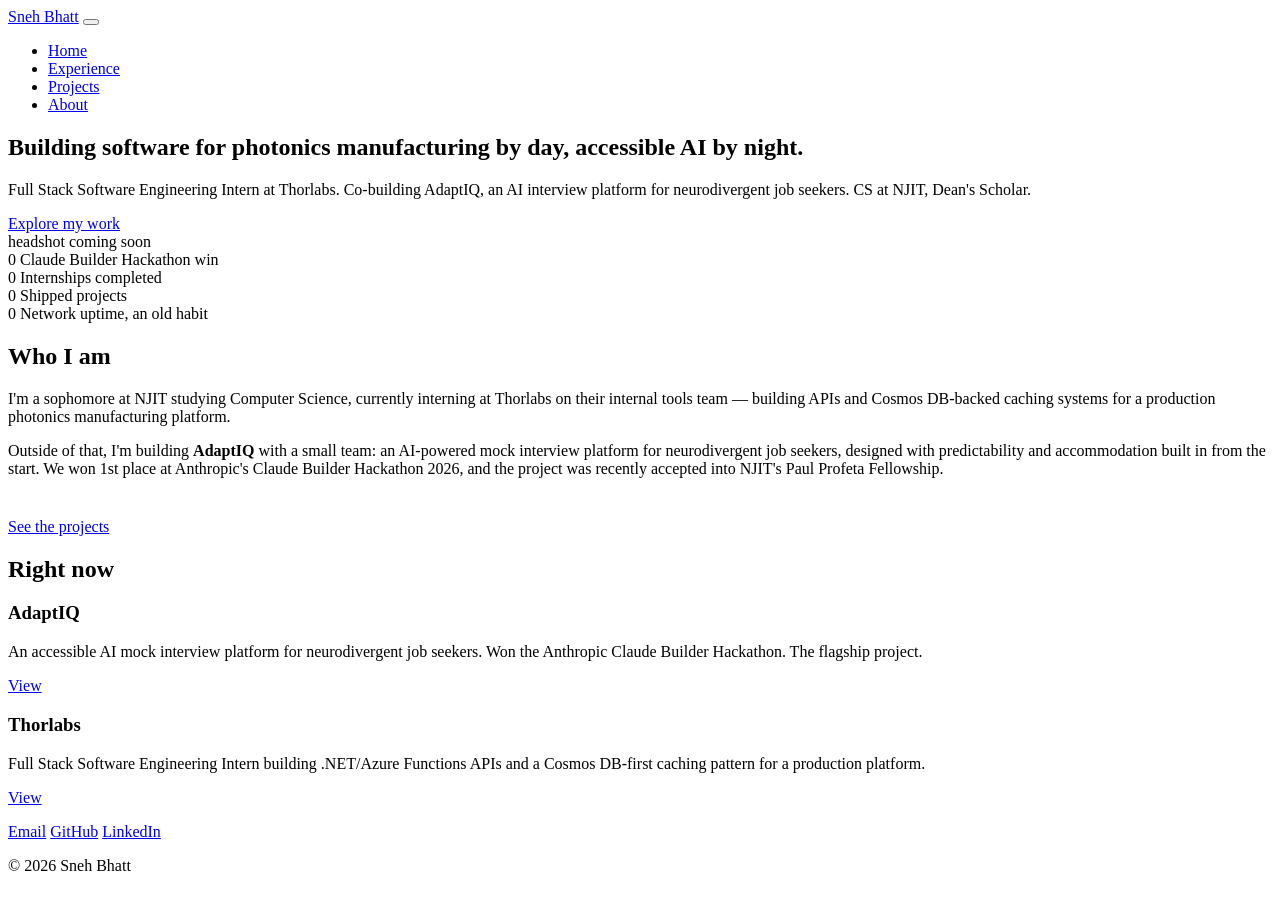
==== commit ce83ba09: "Rename index (2).html to index.html" ====
--- a/index.html
+++ b/index.html
@@ -1,665 +1,110 @@
 <!DOCTYPE html>
 <html lang="en">
 <head>
-<meta charset="UTF-8" />
-<meta name="viewport" content="width=device-width, initial-scale=1.0" />
-<title>Sneh Bhatt</title>
-<style>
-:root {
---bg: #0f0f0f;
---fg: #e8e8e8;
---muted: #888;
---accent: #7ee8a2;
---border: #2a2a2a;
---card: #141414;
-}
-* { box-sizing: border-box; margin: 0; padding: 0; }
-html { scroll-behavior: smooth; }
-body {
-background: var(--bg);
-color: var(--fg);
-font-family: 'Georgia', serif;
-font-size: 16px;
-line-height: 1.7;
-max-width: 720px;
-margin: 0 auto;
-padding: 2rem 1.5rem 6rem;
-}
-nav {
-display: flex;
-gap: 1.5rem;
-margin-bottom: 4rem;
-font-family: 'Courier New', monospace;
-font-size: 0.85rem;
-}
-nav .logo {
-color: var(--accent);
-text-decoration: none;
-font-weight: bold;
-margin-right: auto;
-}
-nav a {
-color: var(--muted);
-text-decoration: none;
-transition: color 0.2s;
-}
-nav a:hover { color: var(--fg); }
-.hero { margin-bottom: 5rem; }
-.hero h1 {
-font-size: 2.8rem;
-font-weight: normal;
-margin-bottom: 0.75rem;
-letter-spacing: -0.5px;
-}
-.hero p {
-color: var(--muted);
-font-size: 1.05rem;
-max-width: 520px;
-margin-bottom: 1.5rem;
-}
-.hero-links {
-display: flex;
-gap: 1.25rem;
-font-family: 'Courier New', monospace;
-font-size: 0.85rem;
-}
-.hero-links a {
-color: var(--accent);
-text-decoration: none;
-border-bottom: 1px solid transparent;
-transition: border-color 0.2s;
-}
-.hero-links a:hover { border-color: var(--accent); }
-section { margin-bottom: 5rem; }
-h2 {
-font-size: 0.75rem;
-font-family: 'Courier New', monospace;
-text-transform: uppercase;
-letter-spacing: 2px;
-color: var(--muted);
-margin-bottom: 2rem;
-}
-h3 {
-font-size: 1.1rem;
-font-weight: normal;
-margin-bottom: 0.25rem;
-}
-p { margin-bottom: 1rem; }
-p:last-child { margin-bottom: 0; }
-.exp-item {
-border-left: 1px solid var(--border);
-padding-left: 1.5rem;
-margin-bottom: 3rem;
-position: relative;
-}
-.exp-item::before {
-content: '';
-position: absolute;
-left: -4px;
-top: 8px;
-width: 7px;
-height: 7px;
-border-radius: 50%;
-background: var(--accent);
-}
-.exp-meta {
-font-family: 'Courier New', monospace;
-font-size: 0.8rem;
-color: var(--muted);
-margin-bottom: 0.75rem;
-}
-.exp-meta span { margin: 0 0.4rem; }
-ul {
-padding-left: 1.2rem;
-margin-top: 0.75rem;
-margin-bottom: 0.5rem;
-}
-li { margin-bottom: 0.5rem; color: var(--muted); }
-li strong { color: var(--fg); }
-.project-card {
-background: var(--card);
-border: 1px solid var(--border);
-border-radius: 6px;
-padding: 1.5rem;
-margin-bottom: 1.5rem;
-transition: border-color 0.2s;
-}
-.project-card:hover { border-color: #444; }
-.project-card.featured { border-color: var(--accent); }
-.project-header {
-display: flex;
-justify-content: space-between;
-align-items: flex-start;
-margin-bottom: 0.5rem;
-gap: 1rem;
-}
-.project-header h3 { font-size: 1.05rem; }
-.project-links {
-display: flex;
-gap: 0.75rem;
-font-family: 'Courier New', monospace;
-font-size: 0.75rem;
-white-space: nowrap;
-flex-shrink: 0;
-}
-.project-links a {
-color: var(--accent);
-text-decoration: none;
-border-bottom: 1px solid transparent;
-transition: border-color 0.2s;
-}
-.project-links a:hover { border-color: var(--accent); }
-.project-date {
-font-family: 'Courier New', monospace;
-font-size: 0.75rem;
-color: var(--muted);
-margin-bottom: 0.75rem;
-}
-.project-badge {
-display: inline-block;
-font-family: 'Courier New', monospace;
-font-size: 0.7rem;
-color: var(--accent);
-border: 1px solid var(--accent);
-padding: 0.1rem 0.5rem;
-border-radius: 3px;
-margin-left: 0.6rem;
-}
-.project-desc { color: var(--muted); font-size: 0.95rem; margin-bottom: 1rem; }
-.tags {
-display: flex;
-flex-wrap: wrap;
-gap: 0.5rem;
-margin-top: 1rem;
-}
-.tag {
-font-family: 'Courier New', monospace;
-font-size: 0.7rem;
-color: var(--muted);
-border: 1px solid var(--border);
-padding: 0.15rem 0.5rem;
-border-radius: 3px;
-}
-.skills-grid {
-display: grid;
-grid-template-columns: repeat(3, 1fr);
-gap: 2rem;
-}
-.skill-group h3 {
-font-family: 'Courier New', monospace;
-font-size: 0.75rem;
-text-transform: uppercase;
-letter-spacing: 1.5px;
-color: var(--muted);
-margin-bottom: 0.75rem;
-}
-.skill-group ul { list-style: none; padding: 0; }
-.skill-group li { color: var(--fg); font-size: 0.9rem; margin-bottom: 0.3rem; }
-.skill-group li::before { content: '— '; color: var(--accent); }
-.edu-item { margin-bottom: 2rem; }
-.edu-item h3 { margin-bottom: 0.2rem; }
-.edu-meta {
-font-family: 'Courier New', monospace;
-font-size: 0.8rem;
-color: var(--muted);
-margin-bottom: 0.75rem;
-}
-.status {
-display: inline-block;
-font-family: 'Courier New', monospace;
-font-size: 0.72rem;
-color: var(--accent);
-border: 1px solid var(--accent);
-padding: 0.2rem 0.6rem;
-border-radius: 3px;
-margin-top: 1rem;
-opacity: 0.85;
-}
-.contact-grid {
-display: grid;
-grid-template-columns: repeat(2, 1fr);
-gap: 1rem;
-}
-.contact-item {
-display: flex;
-flex-direction: column;
-gap: 0.2rem;
-}
-.contact-item .label {
-font-family: 'Courier New', monospace;
-font-size: 0.75rem;
-color: var(--muted);
-}
-.contact-item a {
-color: var(--fg);
-text-decoration: none;
-font-size: 0.9rem;
-transition: color 0.2s;
-}
-.contact-item a:hover { color: var(--accent); }
-footer {
-margin-top: 6rem;
-font-family: 'Courier New', monospace;
-font-size: 0.75rem;
-color: var(--border);
-border-top: 1px solid var(--border);
-padding-top: 1.5rem;
-}
-@media (max-width: 600px) {
-.skills-grid { grid-template-columns: repeat(2, 1fr); }
-.contact-grid { grid-template-columns: 1fr; }
-.hero h1 { font-size: 2.1rem; }
-}
-</style>
+  <meta charset="UTF-8">
+  <meta name="viewport" content="width=device-width, initial-scale=1.0">
+  <title>Sneh Bhatt</title>
+  <meta name="description" content="Sneh Bhatt builds software for photonics manufacturing and accessible AI. CS at NJIT, Dean's Scholar. Hackathon winner.">
+  <link rel="stylesheet" href="css/style.css">
 </head>
 <body>
-<nav>
-<a href="#" class="logo">sneh.dev</a>
-<a href="#about">about</a>
-<a href="#experience">exp</a>
-<a href="#projects">projects</a>
-<a href="#contact">contact</a>
-</nav>
 
-<!-- HERO -->
-<section class="hero">
-<h1>Sneh Bhatt</h1>
-<p>CS student at NJIT. I build things for the web and occasionally break them. Currently interested in full-stack development and AI/ML.</p>
-<div class="hero-links">
-<a href="https://github.com/srb68" target="_blank">github</a>
-<a href="https://linkedin.com/in/sneh-bhatt-" target="_blank">linkedin</a>
-<a href="mailto:snehr2006@gmail.com">email</a>
-</div>
-<div class="status">⚡ Full Stack Software Engineering Intern @ Thorlabs — Summer 2026</div>
-</section>
+  <header class="site-header" id="siteHeader">
+    <nav aria-label="Main navigation">
+      <a class="brand" href="index.html">Sneh Bhatt</a>
+      <button class="nav-toggle" id="navToggle" aria-expanded="false" aria-controls="navMenu" aria-label="Toggle navigation menu">
+        <span></span><span></span><span></span>
+      </button>
+      <ul class="nav-menu" id="navMenu">
+        <li><a href="index.html" class="active" aria-current="page">Home</a></li>
+        <li><a href="experience.html">Experience</a></li>
+        <li><a href="projects.html">Projects</a></li>
+        <li><a href="about.html">About</a></li>
+      </ul>
+    </nav>
+  </header>
 
-<!-- ABOUT -->
-<section id="about">
-<h2>About</h2>
-<p>I'm a sophomore at New Jersey Institute of Technology studying Computer Science.
-I got into coding because I wanted to build things — started with simple scripts
-to automate random tasks, moved on to Python projects, and now I'm deep into
-full-stack web development and messing around with AI/ML.</p>
-<p>I'm originally from Newton, New Jersey (yes, the small town kind of Newton).
-I've been a Dean's Scholar at NJIT since I started, which basically means I
-get to stress about keeping my grades up while also trying to build cool stuff
-on the side. I'm on both the NJIT Merit Scholarship and Tri-County Scholarship,
-which I'm pretty grateful for.</p>
-<p>This summer I'm interning at Thorlabs, a photonics manufacturer, as a Full
-Stack Software Engineering Intern — building .NET/Azure Functions APIs and
-Cosmos DB-backed caching systems for their internal manufacturing platform.</p>
-<p>Outside of the internship, I'm building <strong>AdaptIQ</strong>, an AI-powered
-mock interview platform for neurodivergent job seekers, with a small team. We
-took 1st place in the Economic Empowerment and Education track at Anthropic's
-Claude Builder Hackathon 2026, and the project was recently accepted into
-NJIT's Paul Profeta Fellowship.</p>
-<p>Last summer was busy too — I had two internships running at the same time. At Sports
-Media Inc., I got to work on actual AI stuff, building recommendation systems and
-content pipelines. At Willowfield Development, I learned that construction tech
-is way more complex than I expected, and that keeping data accurate across multiple
-projects is harder than it sounds.</p>
-<p>Before all that, I spent four years doing IT at a motel my family runs. Sounds
-random, but honestly it taught me more about real-world tech than most classes.
-When the WiFi goes down and you have 30 angry guests, you learn to troubleshoot
-fast. I handled everything from network infrastructure to the property management
-system, and I kept things running at 98% uptime (yes, I tracked it).</p>
-<p>Outside of coding, I'm a Teaching Assistant for NJIT's Learning Communities
-program where I mentor first-year students. I also served as VP of Development
-for TAMID Consulting Club, where I ran technical workshops and helped teams
-deliver solutions for real startups. I like the teaching side of things —
-explaining complex stuff in simple ways is weirdly satisfying.</p>
-</section>
+  <main>
 
-<!-- EXPERIENCE -->
-<section id="experience">
-<h2>Experience</h2>
+    <section class="hero">
+      <div class="hero-grid">
+        <div>
+          <h1>Building software for photonics manufacturing by day, accessible AI by night.</h1>
+          <p class="hero-sub">Full Stack Software Engineering Intern at Thorlabs. Co-building AdaptIQ, an AI interview platform for neurodivergent job seekers. CS at NJIT, Dean's Scholar.</p>
+          <a href="experience.html" class="btn btn-primary">Explore my work</a>
+        </div>
+        <div class="hero-photo">headshot coming soon</div>
+      </div>
+    </section>
 
-<div class="exp-item">
-<h3>Full Stack Software Engineering Intern · Thorlabs</h3>
-<div class="exp-meta">Jun – Aug 2026 <span>·</span> Newton, NJ</div>
-<p>Thorlabs is a photonics equipment manufacturer. I'm on the internal tools
-team building APIs and services that support production and manufacturing
-workflows.</p>
-<ul>
-<li><strong>Designed a Cosmos DB-first caching pattern for the MESLite API</strong> — Built in C# and Azure Functions with custom mappers, DTOs, exception handling, and a dedicated ProductionOrderClient to cut redundant database calls and speed up API response times in a production platform.</li>
-<li><strong>Replaced untyped settings access with strongly-typed configuration classes</strong> — Reduced runtime configuration errors across the Uploads API and improved long-term maintainability.</li>
-<li><strong>Built serverless Azure Functions integrated with Cosmos DB and Microsoft Graph API</strong> — End-to-end document ingestion and retrieval workflows, including SharePoint URL parsing.</li>
-<li><strong>Added production order number filtering to the ProductionOrders API</strong> — Streamlined data retrieval for internal manufacturing systems.</li>
-<li><strong>Authored xUnit tests using Moq</strong> — Mocked dependencies to validate service logic, increasing test coverage and supporting PR review workflows in Azure DevOps.</li>
-</ul>
-</div>
+    <section class="reveal" aria-label="Key stats">
+      <div class="stats">
+        <div class="stat">
+          <span class="stat-number" data-target="1">0</span>
+          <span class="stat-label">Claude Builder Hackathon win</span>
+        </div>
+        <div class="stat">
+          <span class="stat-number" data-target="3">0</span>
+          <span class="stat-label">Internships completed</span>
+        </div>
+        <div class="stat">
+          <span class="stat-number" data-target="8">0</span>
+          <span class="stat-label">Shipped projects</span>
+        </div>
+        <div class="stat">
+          <span class="stat-number" data-target="98" data-suffix="%">0</span>
+          <span class="stat-label">Network uptime, an old habit</span>
+        </div>
+      </div>
+    </section>
 
-<div class="exp-item">
-<h3>Software Development Intern · Sports Media Inc.</h3>
-<div class="exp-meta">Jun – Aug 2025 <span>·</span> Remote</div>
-<p>Sports Media is a SaaS company that helps sports news outlets manage and
-optimize their content. I joined the AI team to work on their recommendation
-and content automation systems.</p>
-<ul>
-<li><strong>Built a recommendation engine from scratch</strong> — Collaborative filtering system in Python analyzing user reading patterns and suggesting relevant articles. Combined pre-computed similarity matrices and caching to keep response times under 100ms.</li>
-<li><strong>Created an automated content tagging pipeline</strong> — System that automatically categorizes 500+ articles daily across multiple client sites using NLP techniques, integrated with their existing REST API.</li>
-<li><strong>SEO optimization work</strong> — Fixed slow page loads, missing meta tags, broken internal links. Organic traffic went up 20% over two months.</li>
-<li><strong>Wrote their first real test suite</strong> — Set up pytest and wrote tests for critical paths. Production bugs dropped by 30%.</li>
-</ul>
-</div>
+    <section class="band reveal">
+      <h2 class="section-heading">Who I am</h2>
+      <div class="prose">
+        <p>
+          I'm a sophomore at NJIT studying Computer Science, currently interning at Thorlabs on their
+          internal tools team — building APIs and Cosmos DB-backed caching systems for a production
+          photonics manufacturing platform.
+        </p>
+        <p>
+          Outside of that, I'm building <strong>AdaptIQ</strong> with a small team: an AI-powered mock
+          interview platform for neurodivergent job seekers, designed with predictability and
+          accommodation built in from the start. We won 1st place at Anthropic's Claude Builder
+          Hackathon 2026, and the project was recently accepted into NJIT's Paul Profeta Fellowship.
+        </p>
+      </div>
+      <div style="margin-top: 2.5rem;">
+        <a href="projects.html" class="btn btn-ghost">See the projects</a>
+      </div>
+    </section>
 
-<div class="exp-item">
-<h3>Technology Assistant Intern · Willowfield Development LLC</h3>
-<div class="exp-meta">Jun – Aug 2025 <span>·</span> Yonkers, NY</div>
-<p>Real estate development company building residential and commercial properties in the NYC area. Worked with operations to improve technology across construction projects.</p>
-<ul>
-<li><strong>Managed Procore workflows for 4 active projects</strong> — Maintained 95% data accuracy across all projects for documents, schedules, RFIs, and submittals.</li>
-<li><strong>Fixed integration headaches</strong> — Debugged and resolved 10+ integration issues between Procore and accounting/scheduling software. Reduced manual data entry errors by 15%.</li>
-<li><strong>Built automated QC checklists</strong> — Digital templates and automated inspection workflows sped up inspection-to-approval by about 10%.</li>
-</ul>
-</div>
+    <section class="reveal">
+      <h2 class="section-heading">Right now</h2>
+      <div class="card-grid">
+        <article class="card">
+          <h3>AdaptIQ</h3>
+          <p>An accessible AI mock interview platform for neurodivergent job seekers. Won the Anthropic Claude Builder Hackathon. The flagship project.</p>
+          <a href="projects.html" class="card-link secondary">View</a>
+        </article>
+        <article class="card">
+          <h3>Thorlabs</h3>
+          <p>Full Stack Software Engineering Intern building .NET/Azure Functions APIs and a Cosmos DB-first caching pattern for a production platform.</p>
+          <a href="experience.html" class="card-link secondary">View</a>
+        </article>
+      </div>
+    </section>
 
-<div class="exp-item">
-<h3>Teaching Assistant · NJIT Learning Communities</h3>
-<div class="exp-meta">Sep 2025 – Present <span>·</span> Newark, NJ</div>
-<ul>
-<li><strong>Mentor 25+ students</strong> — Regular meetings covering study strategies, time management, and navigating college as a first-gen student.</li>
-<li><strong>Run study sessions and workshops</strong> — Group sessions before exams and workshops on note-taking and managing stress.</li>
-</ul>
-</div>
+  </main>
 
-<div class="exp-item">
-<h3>IT & Front Desk Operations · Econolodge Motel</h3>
-<div class="exp-meta">Sep 2020 – Aug 2024 <span>·</span> Newton, NJ</div>
-<ul>
-<li><strong>Maintained all network infrastructure</strong> — Routers, switches, access points across 40+ rooms. Kept uptime at 98%.</li>
-<li><strong>Managed the property management system (PMS)</strong> — Go-to person for issues, updates, and integrations with Expedia and Booking.com.</li>
-<li><strong>Handled 100+ check-ins per week</strong> — Customer service skills that turned out to be surprisingly useful when debugging production issues.</li>
-</ul>
-</div>
-</section>
+  <footer>
+    <p>
+      <a href="mailto:snehr2006@gmail.com">Email</a>
+      <a href="https://github.com/srb68" target="_blank" rel="noopener">GitHub</a>
+      <a href="https://linkedin.com/in/sneh-bhatt-" target="_blank" rel="noopener">LinkedIn</a>
+    </p>
+    <p>© 2026 Sneh Bhatt</p>
+  </footer>
 
-<!-- PROJECTS -->
-<section id="projects">
-<h2>Projects</h2>
-
-<!-- AdaptIQ -->
-<div class="project-card featured">
-<div class="project-header">
-<h3>AdaptIQ <span class="project-badge">🏆 1st place · Claude Builder Hackathon 2026</span></h3>
-<div class="project-links">
-<a href="https://github.com/srb68/AdaptIQ" target="_blank">code</a>
-<a href="https://adapt-iq-dun.vercel.app" target="_blank">live</a>
-</div>
-</div>
-<div class="project-date">2026 · Ongoing</div>
-<div class="project-desc">
-<p>An AI-powered mock interview platform built for neurodivergent job seekers, designed with accessibility and predictability in mind rather than bolting accommodations onto a generic interview tool. Built with a small team — took 1st place in the Economic Empowerment and Education track at Anthropic's Claude Builder Hackathon, and was recently accepted into NJIT's Paul Profeta Fellowship.</p>
-<p>I led the UI/UX direction (a stark black brutalist aesthetic with Space Grotesk and Space Mono) and built a Cosmos-first caching pattern for the backend. Currently building out a Vercel-hosted Job Description Agent powered by the Anthropic API to generate role-specific interview scenarios.</p>
-</div>
-<div class="tags">
-<span class="tag">React</span>
-<span class="tag">Anthropic API</span>
-<span class="tag">Vercel</span>
-<span class="tag">Node.js</span>
-<span class="tag">Cosmos DB</span>
-</div>
-</div>
-
-<!-- AI PDF Study Assistant -->
-<div class="project-card">
-<div class="project-header">
-<h3>AI PDF Study Assistant</h3>
-<div class="project-links">
-<a href="https://github.com/srb68/ai-pdf-study-assistant" target="_blank">code</a>
-</div>
-</div>
-<div class="project-date">March 2026</div>
-<div class="project-desc">
-<p>A RAG-powered study tool that lets you upload PDFs and have an actual conversation with them. Ask questions, get summaries, drill into specific sections — the AI always cites which part of the document it's pulling from.</p>
-<p>The backend uses FAISS for vector similarity search over chunked document embeddings, with Google Gemini handling the generation side. I built a FastAPI server that manages document ingestion, embedding storage, and query routing. The React frontend has a clean chat interface where you can upload multiple PDFs, switch between documents, and see highlighted source citations inline with responses.</p>
-<p>One thing I focused on was retrieval quality — chunking strategy matters a lot. I experimented with different chunk sizes and overlap settings and ended up with a sliding window approach that keeps context intact across section boundaries. Response relevance improved noticeably compared to naive fixed-size chunking.</p>
-</div>
-<div class="tags">
-<span class="tag">Python</span>
-<span class="tag">FastAPI</span>
-<span class="tag">FAISS</span>
-<span class="tag">Google Gemini API</span>
-<span class="tag">React</span>
-<span class="tag">RAG</span>
-<span class="tag">Vector Embeddings</span>
-</div>
-</div>
-
-<!-- Battlesnake / Thunga -->
-<div class="project-card">
-<div class="project-header">
-<h3>Battlesnake — Thunga 🐍</h3>
-<div class="project-links">
-<a href="https://github.com/srb68/battlesnake-thunga" target="_blank">code</a>
-</div>
-</div>
-<div class="project-date">2026 · Hackathon Tournament</div>
-<div class="project-desc">
-<p>A competitive Battlesnake AI built for a hackathon tournament. Thunga evaluates every possible move each turn using a multi-factor scoring system with a hard 200ms time budget — it doesn't just avoid walls, it profiles opponents and adapts its strategy in real time.</p>
-<ul style="color: var(--muted); margin-top: 0.5rem;">
-<li><strong>A* Pathfinding</strong> — Optimal paths to food using Manhattan distance heuristic, accounting for occupied cells and tail movement prediction.</li>
-<li><strong>Flood Fill</strong> — Calculates reachable space from any position to avoid dead ends and evaluate long-term survivability.</li>
-<li><strong>Voronoi Space Control</strong> — Multi-source BFS from all snake heads simultaneously to compute board territory ownership, prioritizing moves that maximize controlled space.</li>
-<li><strong>Opponent Profiler</strong> — Tracks enemy behavior across turns and classifies opponents into archetypes: <code>vacuum</code>, <code>camper</code>, <code>aggressor</code>, <code>area_control</code>, <code>erratic</code>. Each triggers specific countermeasures — blocking a vacuum from food, avoiding erratic snakes at close range, or tail-chasing against an aggressor.</li>
-<li><strong>Time-Budgeted Engine</strong> — Evaluates in priority order and aborts deep evaluation if elapsed time exceeds 200ms, always returning a valid response within Battlesnake's timeout window.</li>
-</ul>
-</div>
-<div class="tags">
-<span class="tag">Python</span>
-<span class="tag">FastAPI</span>
-<span class="tag">A*</span>
-<span class="tag">BFS / Flood Fill</span>
-<span class="tag">Voronoi BFS</span>
-<span class="tag">Docker</span>
-</div>
-</div>
-
-<!-- Privacy Pulse -->
-<div class="project-card">
-<div class="project-header">
-<h3>Privacy Pulse</h3>
-<div class="project-links">
-<a href="https://github.com/srb68/privacy-pulse" target="_blank">code</a>
-</div>
-</div>
-<div class="project-date">January 2026</div>
-<div class="project-desc">
-<p>Chrome extension that intercepts all network requests and checks them against a custom database of 100+ known trackers across 7 categories: advertising networks, fingerprinting scripts, data brokers, analytics, social media trackers, cryptominers, and malware domains.</p>
-<p>Used a hash map structure for O(1) lookups so there's basically zero performance impact on browsing. Calculates a real-time privacy score per site with live Chart.js visualizations showing exactly who's tracking you and how. Kind of disturbing once you see it.</p>
-</div>
-<div class="tags">
-<span class="tag">JavaScript</span>
-<span class="tag">Chrome Extensions API</span>
-<span class="tag">webRequest API</span>
-<span class="tag">Chart.js</span>
-<span class="tag">HTML/CSS</span>
-</div>
-</div>
-
-<!-- Culinary Connoisseurs -->
-<div class="project-card">
-<div class="project-header">
-<h3>Culinary Connoisseurs</h3>
-<div class="project-links">
-<a href="https://github.com/srb68/culinary-connoisseurs" target="_blank">code</a>
-</div>
-</div>
-<div class="project-date">December 2025</div>
-<div class="project-desc">
-<p>Full-stack catering management platform built for my Internet Applications course. PHP + MySQL backend with 5 relational tables, complex JOIN queries for an admin reporting dashboard, AJAX real-time chatbot, and security-focused SQL injection prevention throughout.</p>
-</div>
-<div class="tags">
-<span class="tag">PHP</span>
-<span class="tag">MySQL</span>
-<span class="tag">JavaScript</span>
-<span class="tag">AJAX</span>
-<span class="tag">HTML/CSS</span>
-<span class="tag">SQL</span>
-</div>
-</div>
-
-<!-- Student Productivity Hub -->
-<div class="project-card">
-<div class="project-header">
-<h3>Student Productivity Hub</h3>
-<div class="project-links">
-<a href="https://github.com/srb68/student-productivity-hub" target="_blank">code</a>
-</div>
-</div>
-<div class="project-date">October 2025</div>
-<div class="project-desc">
-<p>All-in-one student productivity app combining a task manager, grade calculator, Pomodoro timer, notes app, and analytics dashboard. React frontend with a Node.js/Express RESTful backend. The analytics dashboard surfaces patterns across all modules — turns out I'm most productive on Tuesdays.</p>
-</div>
-<div class="tags">
-<span class="tag">React</span>
-<span class="tag">Node.js</span>
-<span class="tag">Express</span>
-<span class="tag">REST API</span>
-<span class="tag">JavaScript</span>
-<span class="tag">CSS</span>
-</div>
-</div>
-
-<!-- Station Zero -->
-<div class="project-card">
-<div class="project-header">
-<h3>Station Zero</h3>
-<div class="project-links">
-<a href="https://github.com/srb68/station-zero" target="_blank">code</a>
-</div>
-</div>
-<div class="project-date">Fall 2025</div>
-<div class="project-desc">
-<p>First-person survival game set on an abandoned space station, built in Unity for my game development course. Enemy AI uses a finite state machine (Idle → Patrol → Alert → Chase → Attack) with NavMesh pathfinding plus custom behaviors for investigating sounds and losing sight of the player.</p>
-</div>
-<div class="tags">
-<span class="tag">Unity</span>
-<span class="tag">C#</span>
-<span class="tag">Game Design</span>
-<span class="tag">AI / State Machines</span>
-<span class="tag">3D Modeling</span>
-</div>
-</div>
-
-<!-- Personal Expense Tracker -->
-<div class="project-card">
-<div class="project-header">
-<h3>Personal Expense Tracker</h3>
-<div class="project-links">
-<a href="https://github.com/srb68/expense-tracker" target="_blank">code</a>
-</div>
-</div>
-<div class="project-date">August 2025</div>
-<div class="project-desc">
-<p>Desktop finance tracker built with Python and Tkinter because every existing app either had too many features or wanted a subscription. Matplotlib charts for category breakdown and spending over time. Full CRUD with filtering by date range and category.</p>
-</div>
-<div class="tags">
-<span class="tag">Python</span>
-<span class="tag">Tkinter</span>
-<span class="tag">Matplotlib</span>
-<span class="tag">JSON</span>
-</div>
-</div>
-
-</section>
-
-<!-- SKILLS -->
-<section id="skills">
-<h2>Skills</h2>
-<div class="skills-grid">
-<div class="skill-group">
-<h3>Languages</h3>
-<ul>
-<li>Python</li>
-<li>JavaScript</li>
-<li>Java</li>
-<li>C#</li>
-<li>SQL</li>
-<li>PHP</li>
-<li>C / C++</li>
-<li>HTML / CSS</li>
-</ul>
-</div>
-<div class="skill-group">
-<h3>Frameworks</h3>
-<ul>
-<li>React</li>
-<li>.NET</li>
-<li>FastAPI</li>
-<li>Node.js</li>
-<li>Express</li>
-<li>Chart.js</li>
-<li>Tkinter</li>
-<li>Unity</li>
-</ul>
-</div>
-<div class="skill-group">
-<h3>Tools & AI</h3>
-<ul>
-<li>Git</li>
-<li>Azure Functions</li>
-<li>Cosmos DB</li>
-<li>Azure DevOps</li>
-<li>xUnit / Moq</li>
-<li>Microsoft Graph API</li>
-<li>Docker</li>
-<li>FAISS</li>
-<li>Anthropic API</li>
-<li>Google Gemini API</li>
-<li>MySQL</li>
-<li>MongoDB</li>
-<li>Vercel</li>
-</ul>
-</div>
-</div>
-</section>
-
-<!-- EDUCATION -->
-<section id="education">
-<h2>Education</h2>
-<div class="edu-item">
-<h3>New Jersey Institute of Technology</h3>
-<div class="edu-meta">Bachelor of Science in Computer Science · Newark, NJ · Expected May 2028</div>
-<p><strong>Dean's Scholar</strong> — Recognized for maintaining a high GPA while taking a challenging course load.</p>
-<p><strong>NJIT Merit Scholarship</strong> · <strong>Tri-County Scholarship</strong> · <strong>Paul Profeta Fellowship</strong> (2026 — for AdaptIQ)</p>
-<p style="margin-top: 1rem;"><strong>Activities & Leadership</strong></p>
-<ul>
-<li><strong>VP of Development, TAMID Consulting Club</strong> (Jan – May 2025) — Ran technical workshops on web scraping, API integration, and data analysis. Managed consulting teams delivering solutions for real startups.</li>
-<li><strong>Teaching Assistant, Learning Communities</strong> (Sep 2025 – Present) — Mentoring first-year students through the transition to college.</li>
-</ul>
-<p style="margin-top: 1rem;"><strong>Relevant Coursework</strong></p>
-<ul>
-<li><strong>CS:</strong> Data Structures & Algorithms, OOP, Internet Applications, Programming Language Paradigms (Compiler Design), Computational Logic</li>
-<li><strong>Math:</strong> Linear Algebra, Statistical Inference, Discrete Mathematics</li>
-<li><strong>Other:</strong> Information Design, Digital Ethics</li>
-</ul>
-</div>
-</section>
-
-<!-- CONTACT -->
-<section id="contact">
-<h2>Contact</h2>
-<div class="contact-grid">
-<div class="contact-item">
-<span class="label">Email</span>
-<a href="mailto:snehr2006@gmail.com">snehr2006@gmail.com</a>
-</div>
-<div class="contact-item">
-<span class="label">Phone</span>
-<a href="tel:8623440077">(862) 344-0077</a>
-</div>
-<div class="contact-item">
-<span class="label">GitHub</span>
-<a href="https://github.com/srb68" target="_blank">github.com/srb68</a>
-</div>
-<div class="contact-item">
-<span class="label">LinkedIn</span>
-<a href="https://linkedin.com/in/sneh-bhatt-" target="_blank">linkedin.com/in/sneh-bhatt-</a>
-</div>
-</div>
-</section>
-
-<footer>built by sneh · 2026</footer>
+  <script src="js/animations.js"></script>
 </body>
 </html>
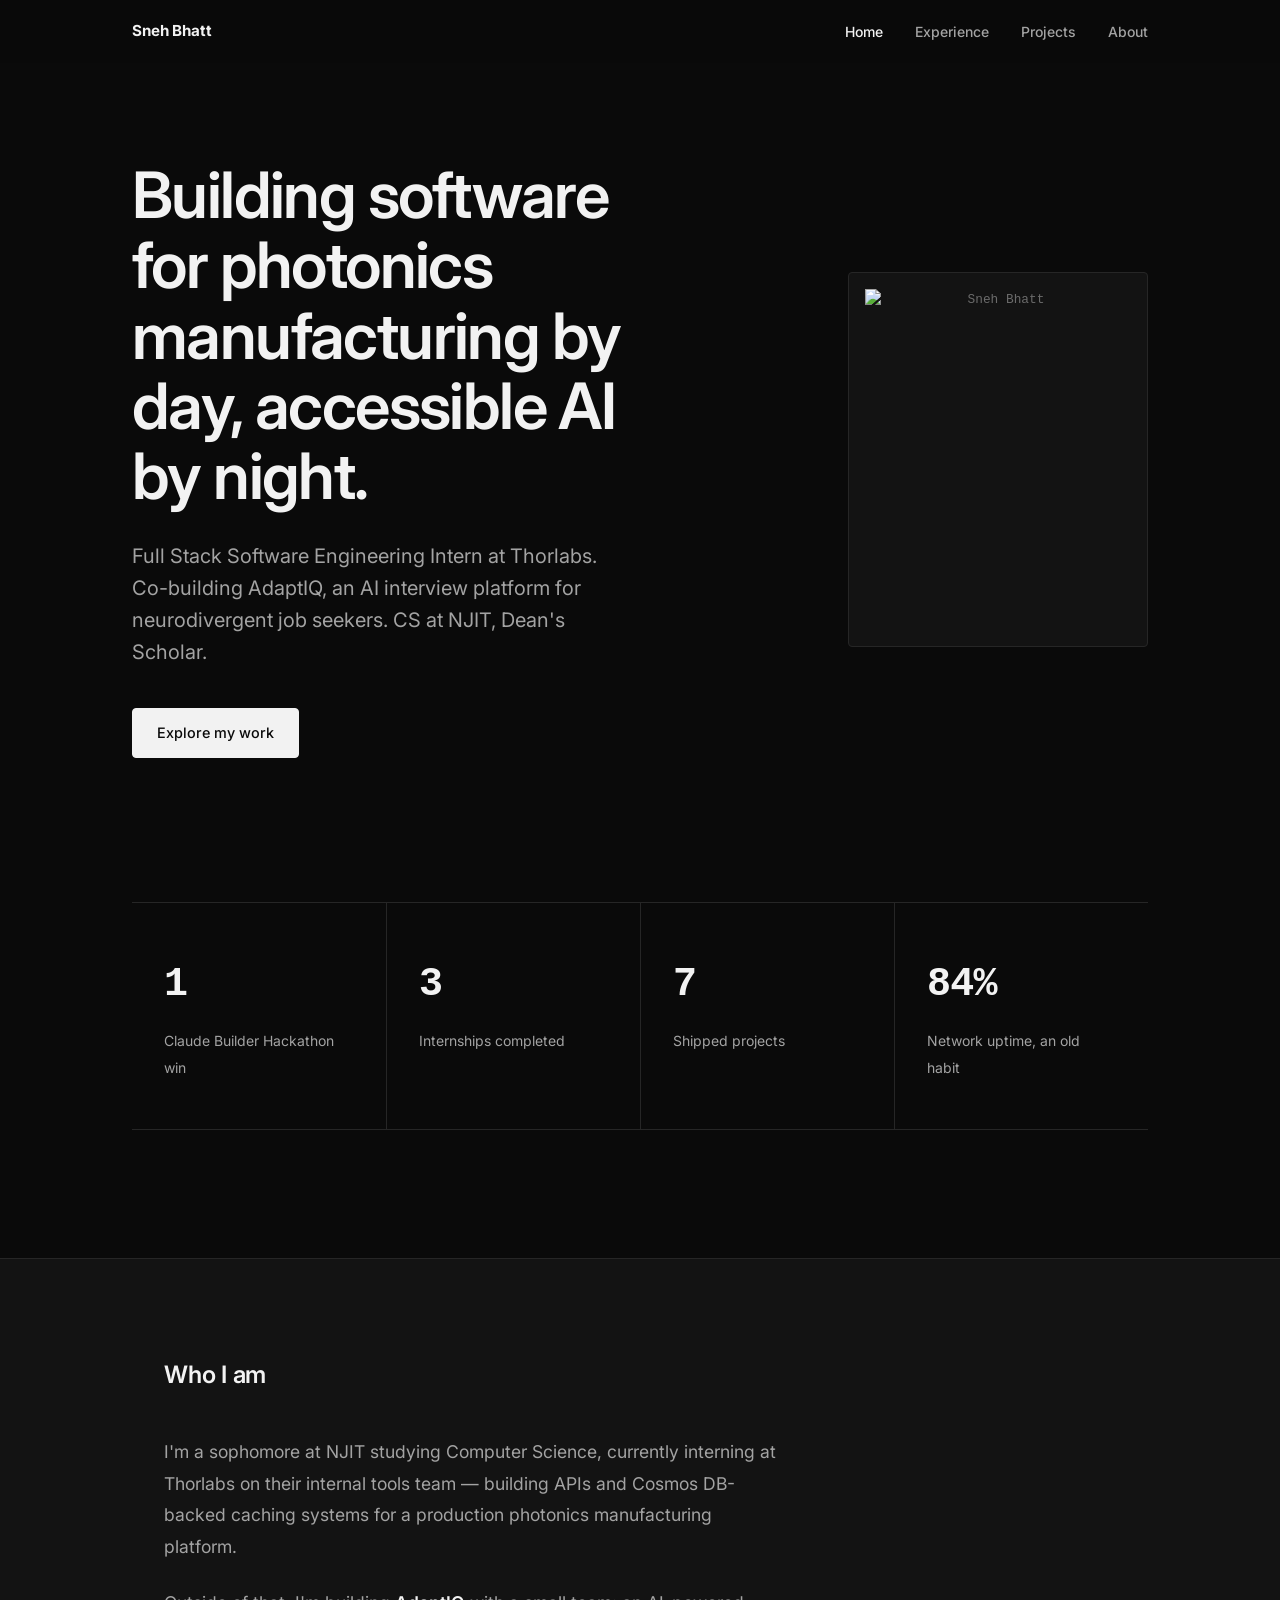
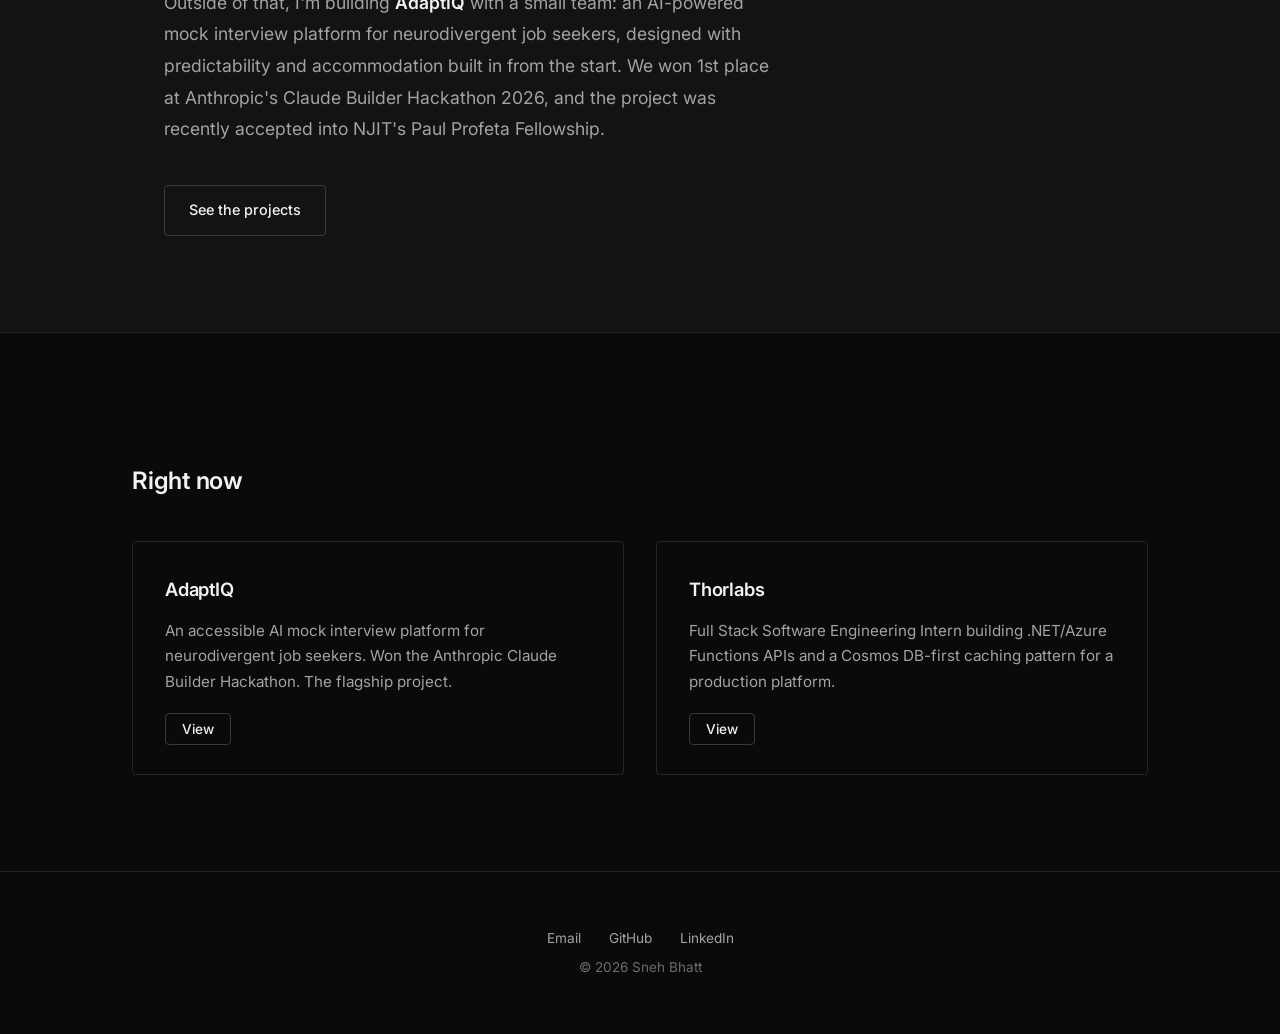
==== commit 4e7bf7e7: "Add files via upload" ====
--- a/index.html
+++ b/index.html
@@ -33,7 +33,7 @@
           <p class="hero-sub">Full Stack Software Engineering Intern at Thorlabs. Co-building AdaptIQ, an AI interview platform for neurodivergent job seekers. CS at NJIT, Dean's Scholar.</p>
           <a href="experience.html" class="btn btn-primary">Explore my work</a>
         </div>
-        <div class="hero-photo">headshot coming soon</div>
+        <img src="assets/headshot.jpg" alt="Sneh Bhatt" class="hero-photo">
       </div>
     </section>
 
--- a/css/style.css
+++ b/css/style.css
@@ -0,0 +1,534 @@
+/* ───────────────────────────────────────────
+   Sneh Bhatt — Portfolio
+   Monochromatic, dark, minimal.
+   One accent: off-white. Air is design.
+   ─────────────────────────────────────────── */
+
+@import url('https://fonts.googleapis.com/css2?family=Inter:wght@400;500;600;700&display=swap');
+
+:root {
+  --bg: #0a0a0a;
+  --bg-soft: #131313;
+  --text: #f2f2f2;
+  --text-secondary: #a3a3a3;
+  --text-tertiary: #6b6b6b;
+  --border: #262626;
+  --border-dark: #3a3a3a;
+  --accent: #f2f2f2;
+  --font-body: 'Inter', -apple-system, BlinkMacSystemFont, 'Segoe UI', sans-serif;
+  --font-mono: ui-monospace, 'SF Mono', 'Menlo', 'Courier New', monospace;
+  --ease: cubic-bezier(0.4, 0, 0.2, 1);
+}
+
+*, *::before, *::after { box-sizing: border-box; }
+
+html { scroll-behavior: smooth; }
+
+body {
+  margin: 0;
+  background: var(--bg);
+  color: var(--text);
+  font-family: var(--font-body);
+  font-size: 1rem;
+  line-height: 1.7;
+  -webkit-font-smoothing: antialiased;
+}
+
+img { max-width: 100%; height: auto; display: block; }
+
+a { color: var(--text); }
+
+:focus-visible {
+  outline: 2px solid var(--accent);
+  outline-offset: 3px;
+}
+
+/* ── Header / nav ── */
+.site-header {
+  position: fixed;
+  top: 0; left: 0; right: 0;
+  z-index: 100;
+  background: rgba(10, 10, 10, 0.85);
+  backdrop-filter: blur(12px);
+  -webkit-backdrop-filter: blur(12px);
+  border-bottom: 1px solid transparent;
+  transition: border-color 200ms ease;
+}
+.site-header.scrolled { border-bottom-color: var(--border); }
+
+.site-header nav {
+  max-width: 1080px;
+  margin: 0 auto;
+  padding: 1.1rem 2rem;
+  display: flex;
+  align-items: center;
+  justify-content: space-between;
+}
+
+.brand {
+  font-weight: 700;
+  font-size: 0.95rem;
+  letter-spacing: -0.01em;
+  color: var(--text);
+  text-decoration: none;
+}
+
+.nav-menu {
+  list-style: none;
+  display: flex;
+  gap: 2rem;
+  margin: 0;
+  padding: 0;
+}
+.nav-menu a {
+  color: var(--text-secondary);
+  text-decoration: none;
+  font-size: 0.875rem;
+  font-weight: 500;
+  transition: color 200ms ease;
+}
+.nav-menu a:hover { color: var(--text); }
+.nav-menu a.active { color: var(--text); }
+
+.nav-toggle {
+  display: none;
+  background: none;
+  border: 1px solid var(--border);
+  border-radius: 4px;
+  padding: 0.45rem 0.6rem;
+  cursor: pointer;
+}
+.nav-toggle span {
+  display: block;
+  width: 18px;
+  height: 2px;
+  background: var(--text);
+  margin: 4px 0;
+}
+
+/* ── Layout ── */
+main {
+  max-width: 1080px;
+  margin: 0 auto;
+  padding: 9rem 2rem 6rem;
+}
+
+section { margin-bottom: 8rem; }
+section:last-child { margin-bottom: 0; }
+
+.page-title {
+  font-size: clamp(2.4rem, 5vw, 3.5rem);
+  font-weight: 600;
+  line-height: 1.1;
+  letter-spacing: -0.02em;
+  margin: 0 0 1.25rem;
+}
+.page-intro {
+  color: var(--text-secondary);
+  font-size: 1.15rem;
+  max-width: 600px;
+  margin: 0 0 6rem;
+}
+
+.section-heading {
+  font-size: 1.5rem;
+  font-weight: 600;
+  letter-spacing: -0.01em;
+  margin: 0 0 2.5rem;
+}
+
+/* ── Hero ── */
+.hero {
+  min-height: 70vh;
+  display: flex;
+  align-items: center;
+}
+.hero-grid {
+  display: grid;
+  grid-template-columns: 1.5fr 1fr;
+  gap: 5rem;
+  align-items: center;
+  width: 100%;
+}
+.hero h1 {
+  font-size: clamp(2.4rem, 5.5vw, 4rem);
+  font-weight: 600;
+  line-height: 1.1;
+  letter-spacing: -0.025em;
+  margin: 0 0 1.75rem;
+}
+.hero-sub {
+  font-size: 1.25rem;
+  color: var(--text-secondary);
+  line-height: 1.6;
+  margin: 0 0 2.5rem;
+  max-width: 480px;
+}
+.hero-photo {
+  width: min(300px, 70vw);
+  aspect-ratio: 4 / 5;
+  border-radius: 4px;
+  justify-self: end;
+  background: var(--bg-soft);
+  border: 1px solid var(--border);
+  display: flex;
+  align-items: center;
+  justify-content: center;
+  color: var(--text-tertiary);
+  font-family: var(--font-mono);
+  font-size: 0.8rem;
+  text-align: center;
+  padding: 1rem;
+}
+
+/* ── Buttons ── */
+.btn {
+  display: inline-block;
+  padding: 0.75rem 1.5rem;
+  font-size: 0.9rem;
+  font-weight: 500;
+  text-decoration: none;
+  border-radius: 4px;
+  transition: background 200ms ease, border-color 200ms ease;
+}
+.btn-primary {
+  background: var(--accent);
+  color: #0a0a0a;
+  border: 1px solid var(--accent);
+}
+.btn-primary:hover { background: #ffffff; }
+.btn-ghost {
+  background: transparent;
+  color: var(--text);
+  border: 1px solid var(--border-dark);
+}
+.btn-ghost:hover {
+  background: rgba(255, 255, 255, 0.03);
+  border-color: var(--text-tertiary);
+}
+
+/* ── Stats ── */
+.stats {
+  display: grid;
+  grid-template-columns: repeat(4, 1fr);
+  border-top: 1px solid var(--border);
+  border-bottom: 1px solid var(--border);
+}
+.stat {
+  padding: 3rem 2rem;
+  text-align: left;
+}
+.stat + .stat { border-left: 1px solid var(--border); }
+.stat-number {
+  display: block;
+  font-family: var(--font-mono);
+  font-size: 2.5rem;
+  font-weight: 700;
+  letter-spacing: -0.02em;
+  margin-bottom: 0.5rem;
+}
+.stat-label {
+  font-size: 0.875rem;
+  color: var(--text-secondary);
+}
+
+/* ── Soft section (dark gray band) ── */
+.band {
+  background: var(--bg-soft);
+  border-top: 1px solid var(--border);
+  border-bottom: 1px solid var(--border);
+  margin-left: calc(50% - 50vw);
+  margin-right: calc(50% - 50vw);
+  padding: 6rem calc(50vw - 50% + 2rem);
+}
+
+.prose {
+  max-width: 620px;
+  color: var(--text-secondary);
+  font-size: 1.1rem;
+  line-height: 1.8;
+}
+.prose p { margin: 0 0 1.5rem; }
+.prose p:last-child { margin-bottom: 0; }
+.prose strong { color: var(--text); font-weight: 600; }
+
+/* ── Cards ── */
+.card {
+  background: var(--bg);
+  border: 1px solid var(--border);
+  border-radius: 4px;
+  padding: 2rem;
+  transition: border-color 200ms ease, background 200ms ease;
+}
+.card:hover {
+  border-color: var(--border-dark);
+  background: rgba(255, 255, 255, 0.02);
+}
+.card h3 {
+  font-size: 1.15rem;
+  font-weight: 600;
+  letter-spacing: -0.01em;
+  margin: 0 0 0.75rem;
+}
+.card p {
+  color: var(--text-secondary);
+  font-size: 0.95rem;
+  margin: 0 0 1.25rem;
+}
+.card ul {
+  color: var(--text-secondary);
+  font-size: 0.92rem;
+  padding-left: 1.2rem;
+  margin: 0 0 1.25rem;
+}
+.card li { margin-bottom: 0.5rem; }
+
+.card-grid {
+  display: grid;
+  grid-template-columns: repeat(2, 1fr);
+  gap: 2rem;
+}
+.card-grid-3 { grid-template-columns: repeat(3, 1fr); }
+.card-grid .span-2 { grid-column: span 2; }
+
+.card-meta {
+  display: flex;
+  justify-content: space-between;
+  align-items: baseline;
+  gap: 1rem;
+  flex-wrap: wrap;
+  margin-bottom: 1rem;
+}
+.card-meta .role {
+  color: var(--text-tertiary);
+  font-size: 0.85rem;
+}
+
+/* ── Tags & badges ── */
+.tags {
+  display: flex;
+  flex-wrap: wrap;
+  gap: 0.5rem;
+}
+.tag {
+  font-size: 0.75rem;
+  font-weight: 500;
+  color: var(--text-secondary);
+  padding: 0.25rem 0.7rem;
+  border: 1px solid var(--border);
+  border-radius: 4px;
+}
+.badge {
+  display: inline-block;
+  font-size: 0.75rem;
+  font-weight: 600;
+  color: var(--text);
+  border: 1px solid var(--border-dark);
+  border-radius: 4px;
+  padding: 0.3rem 0.7rem;
+  margin: 0 0.5rem 1rem 0;
+}
+
+.card-links {
+  display: flex;
+  gap: 0.75rem;
+  flex-wrap: wrap;
+  margin-top: 1.25rem;
+}
+.card-link {
+  font-size: 0.85rem;
+  font-weight: 500;
+  text-decoration: none;
+  padding: 0.45rem 1rem;
+  border-radius: 4px;
+  transition: background 200ms ease, border-color 200ms ease;
+}
+.card-link.primary {
+  background: var(--accent);
+  color: #0a0a0a;
+  border: 1px solid var(--accent);
+}
+.card-link.primary:hover { background: #ffffff; }
+.card-link.secondary {
+  border: 1px solid var(--border-dark);
+  color: var(--text);
+}
+.card-link.secondary:hover { background: rgba(255, 255, 255, 0.03); }
+
+/* ── Sticky timeline ── */
+.timeline-item {
+  display: grid;
+  grid-template-columns: 1fr 3fr;
+  gap: 3rem;
+  padding: 4rem 0;
+  border-top: 1px solid var(--border);
+}
+.timeline-item:first-of-type { border-top: none; padding-top: 0; }
+
+.timeline-label .sticky-box {
+  position: sticky;
+  top: 5.5rem;
+}
+.timeline-date {
+  display: block;
+  font-family: var(--font-mono);
+  font-size: 0.8rem;
+  color: var(--text-tertiary);
+  margin-bottom: 0.75rem;
+}
+.timeline-label h3 {
+  font-size: 1.1rem;
+  font-weight: 600;
+  line-height: 1.4;
+  margin: 0 0 0.4rem;
+}
+.timeline-label .org {
+  display: block;
+  font-size: 0.9rem;
+  color: var(--text-secondary);
+}
+.timeline-label .loc {
+  display: block;
+  font-size: 0.82rem;
+  color: var(--text-tertiary);
+}
+
+.timeline-body p {
+  color: var(--text-secondary);
+  margin-top: 0;
+}
+.timeline-body ul {
+  color: var(--text-secondary);
+  padding-left: 1.2rem;
+  margin-bottom: 1.5rem;
+}
+.timeline-body li { margin-bottom: 0.6rem; }
+
+.highlight-box {
+  border-left: 2px solid var(--accent);
+  padding: 0.25rem 0 0.25rem 1.25rem;
+  margin: 1.5rem 0;
+  font-size: 0.95rem;
+  color: var(--text);
+}
+
+/* ── Skills ── */
+.skill-groups {
+  display: grid;
+  grid-template-columns: repeat(3, 1fr);
+  gap: 2rem;
+}
+.skill-group {
+  border-top: 1px solid var(--border);
+  padding-top: 1.25rem;
+}
+.skill-group h3 {
+  font-size: 0.8rem;
+  font-weight: 600;
+  text-transform: uppercase;
+  letter-spacing: 0.06em;
+  color: var(--text-tertiary);
+  margin: 0 0 0.6rem;
+}
+.skill-group p {
+  margin: 0;
+  color: var(--text-secondary);
+  font-size: 0.95rem;
+}
+
+/* ── Contact ── */
+.contact-row {
+  display: flex;
+  gap: 1rem;
+  flex-wrap: wrap;
+}
+
+/* ── Footer ── */
+footer {
+  border-top: 1px solid var(--border);
+  padding: 3rem 2rem;
+  text-align: center;
+  color: var(--text-tertiary);
+  font-size: 0.85rem;
+}
+footer p { margin: 0.4rem 0; }
+footer a {
+  color: var(--text-secondary);
+  text-decoration: none;
+  margin: 0 0.75rem;
+  transition: color 200ms ease;
+}
+footer a:hover { color: var(--text); }
+
+/* ── Scroll reveal ── */
+.reveal {
+  opacity: 0;
+  transform: translateY(12px);
+  transition: opacity 400ms var(--ease), transform 400ms var(--ease);
+}
+.reveal.is-visible {
+  opacity: 1;
+  transform: translateY(0);
+}
+
+/* ── Reduced motion ── */
+@media (prefers-reduced-motion: reduce) {
+  html { scroll-behavior: auto; }
+  .reveal {
+    opacity: 1;
+    transform: none;
+    transition: none;
+  }
+}
+
+/* ── Tablet & mobile ── */
+@media (max-width: 900px) {
+  .stats { grid-template-columns: repeat(2, 1fr); }
+  .stat:nth-child(3) { border-left: none; }
+  .stat:nth-child(n+3) { border-top: 1px solid var(--border); }
+  .card-grid-3 { grid-template-columns: repeat(2, 1fr); }
+}
+
+@media (max-width: 768px) {
+  main { padding: 7rem 1.25rem 4rem; }
+  section { margin-bottom: 5rem; }
+  .page-intro { margin-bottom: 3.5rem; }
+
+  .nav-toggle { display: block; }
+  .nav-menu {
+    display: none;
+    position: absolute;
+    top: 100%; left: 0; right: 0;
+    flex-direction: column;
+    gap: 0;
+    background: var(--bg);
+    border-bottom: 1px solid var(--border);
+    padding: 0.5rem 1.25rem 1rem;
+  }
+  .nav-menu.open { display: flex; }
+  .nav-menu a { display: block; padding: 0.8rem 0; }
+
+  .hero { min-height: auto; padding-top: 1rem; }
+  .hero-grid {
+    grid-template-columns: 1fr;
+    gap: 2.5rem;
+    text-align: left;
+  }
+  .hero-photo { order: -1; justify-self: start; width: min(180px, 50vw); }
+
+  .stat { padding: 2rem 1.25rem; }
+  .stat-number { font-size: 2rem; }
+
+  .card-grid, .card-grid-3 { grid-template-columns: 1fr; }
+  .card-grid .span-2 { grid-column: span 1; }
+  .skill-groups { grid-template-columns: 1fr; gap: 1.5rem; }
+
+  .timeline-item {
+    grid-template-columns: 1fr;
+    gap: 1.25rem;
+    padding: 2.5rem 0;
+  }
+  .timeline-label .sticky-box { position: static; }
+
+  .band { padding-top: 4rem; padding-bottom: 4rem; }
+}
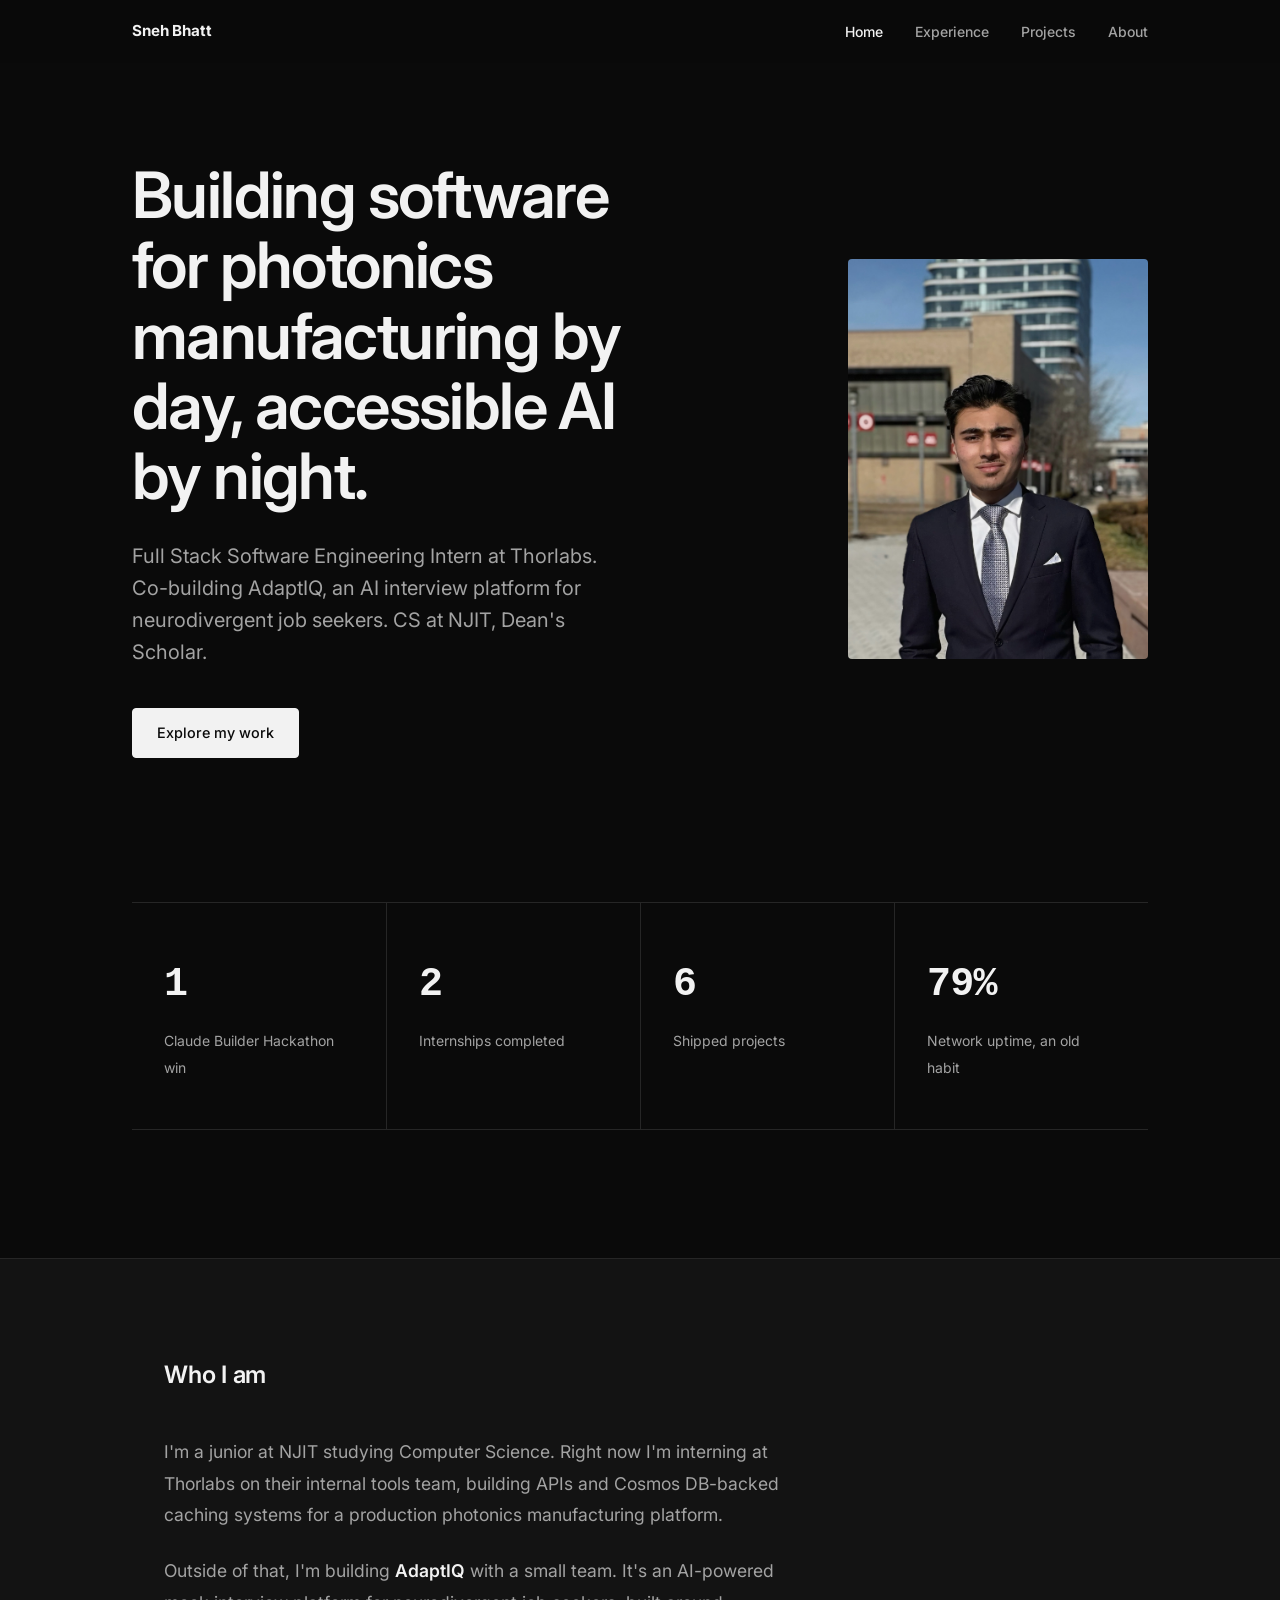
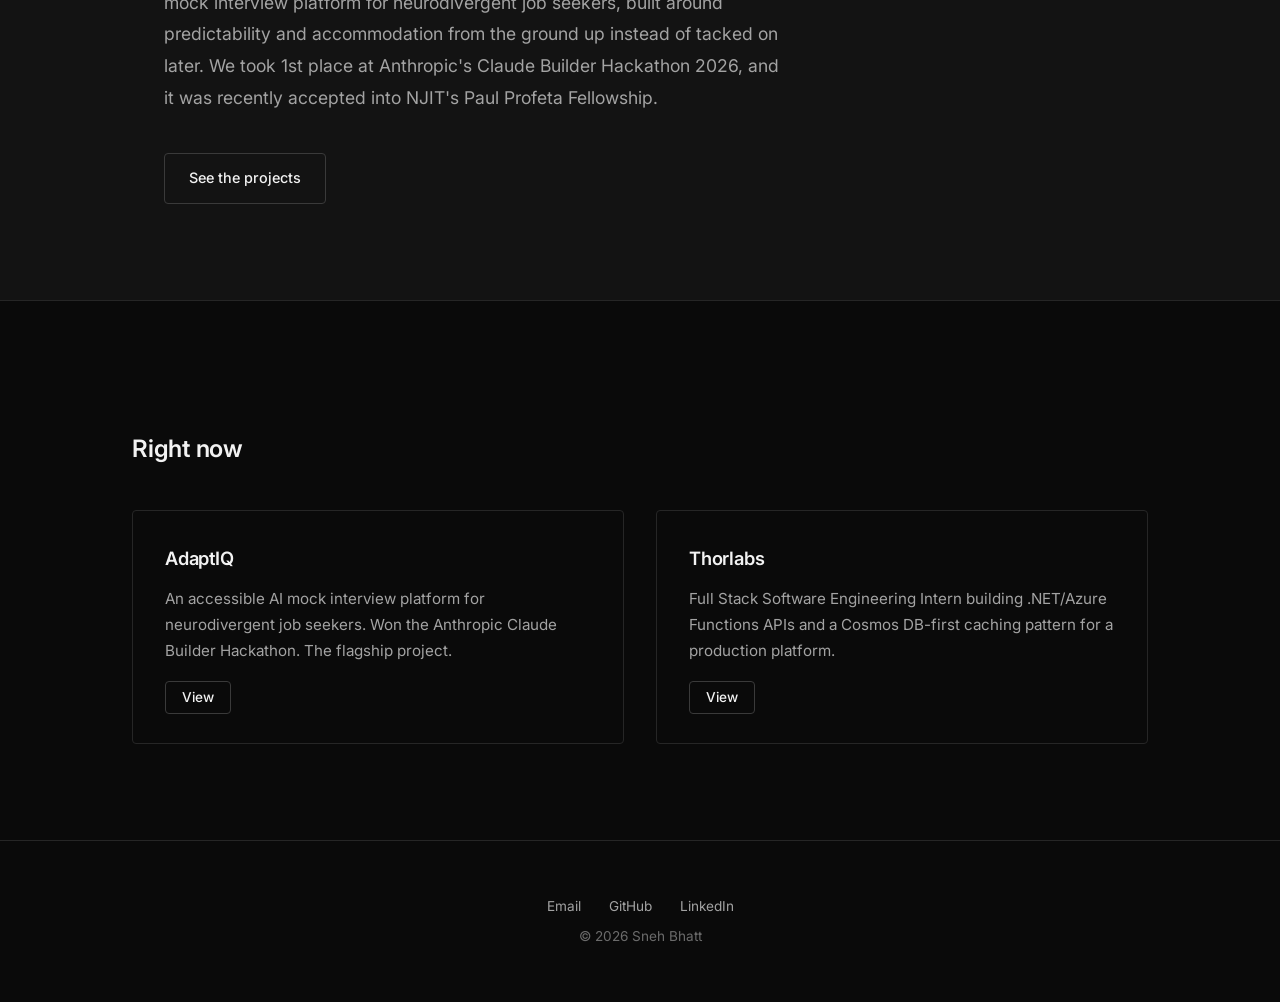
==== commit 8091dd9a: "Update index.html" ====
--- a/index.html
+++ b/index.html
@@ -62,15 +62,16 @@
       <h2 class="section-heading">Who I am</h2>
       <div class="prose">
         <p>
-          I'm a sophomore at NJIT studying Computer Science, currently interning at Thorlabs on their
-          internal tools team — building APIs and Cosmos DB-backed caching systems for a production
-          photonics manufacturing platform.
+          I'm a junior at NJIT studying Computer Science. Right now I'm interning at Thorlabs on
+          their internal tools team, building APIs and Cosmos DB-backed caching systems for a
+          production photonics manufacturing platform.
         </p>
         <p>
-          Outside of that, I'm building <strong>AdaptIQ</strong> with a small team: an AI-powered mock
-          interview platform for neurodivergent job seekers, designed with predictability and
-          accommodation built in from the start. We won 1st place at Anthropic's Claude Builder
-          Hackathon 2026, and the project was recently accepted into NJIT's Paul Profeta Fellowship.
+          Outside of that, I'm building <strong>AdaptIQ</strong> with a small team. It's an
+          AI-powered mock interview platform for neurodivergent job seekers, built around
+          predictability and accommodation from the ground up instead of tacked on later. We took
+          1st place at Anthropic's Claude Builder Hackathon 2026, and it was recently accepted into
+          NJIT's Paul Profeta Fellowship.
         </p>
       </div>
       <div style="margin-top: 2.5rem;">
--- a/css/style.css
+++ b/css/style.css
@@ -166,19 +166,9 @@
 }
 .hero-photo {
   width: min(300px, 70vw);
-  aspect-ratio: 4 / 5;
   border-radius: 4px;
   justify-self: end;
-  background: var(--bg-soft);
-  border: 1px solid var(--border);
-  display: flex;
-  align-items: center;
-  justify-content: center;
-  color: var(--text-tertiary);
-  font-family: var(--font-mono);
-  font-size: 0.8rem;
-  text-align: center;
-  padding: 1rem;
+  filter: grayscale(15%);
 }
 
 /* ── Buttons ── */
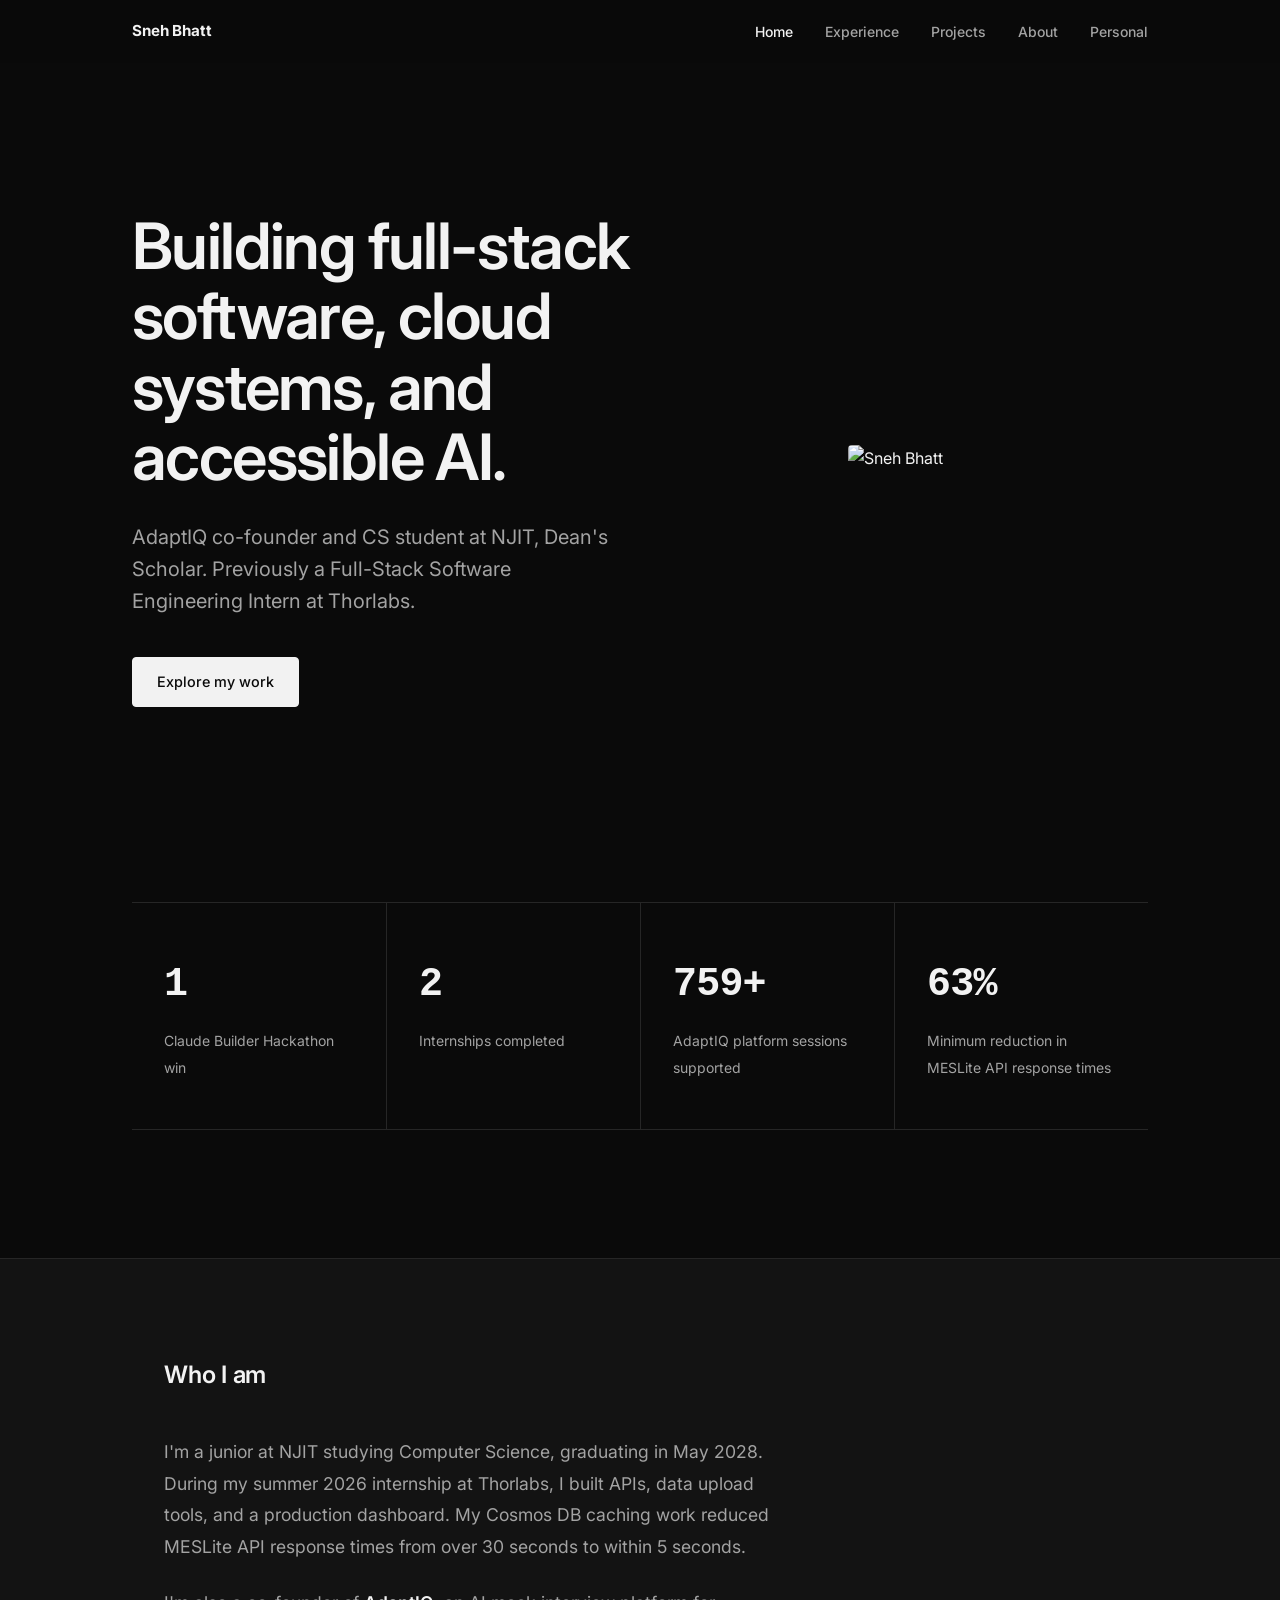
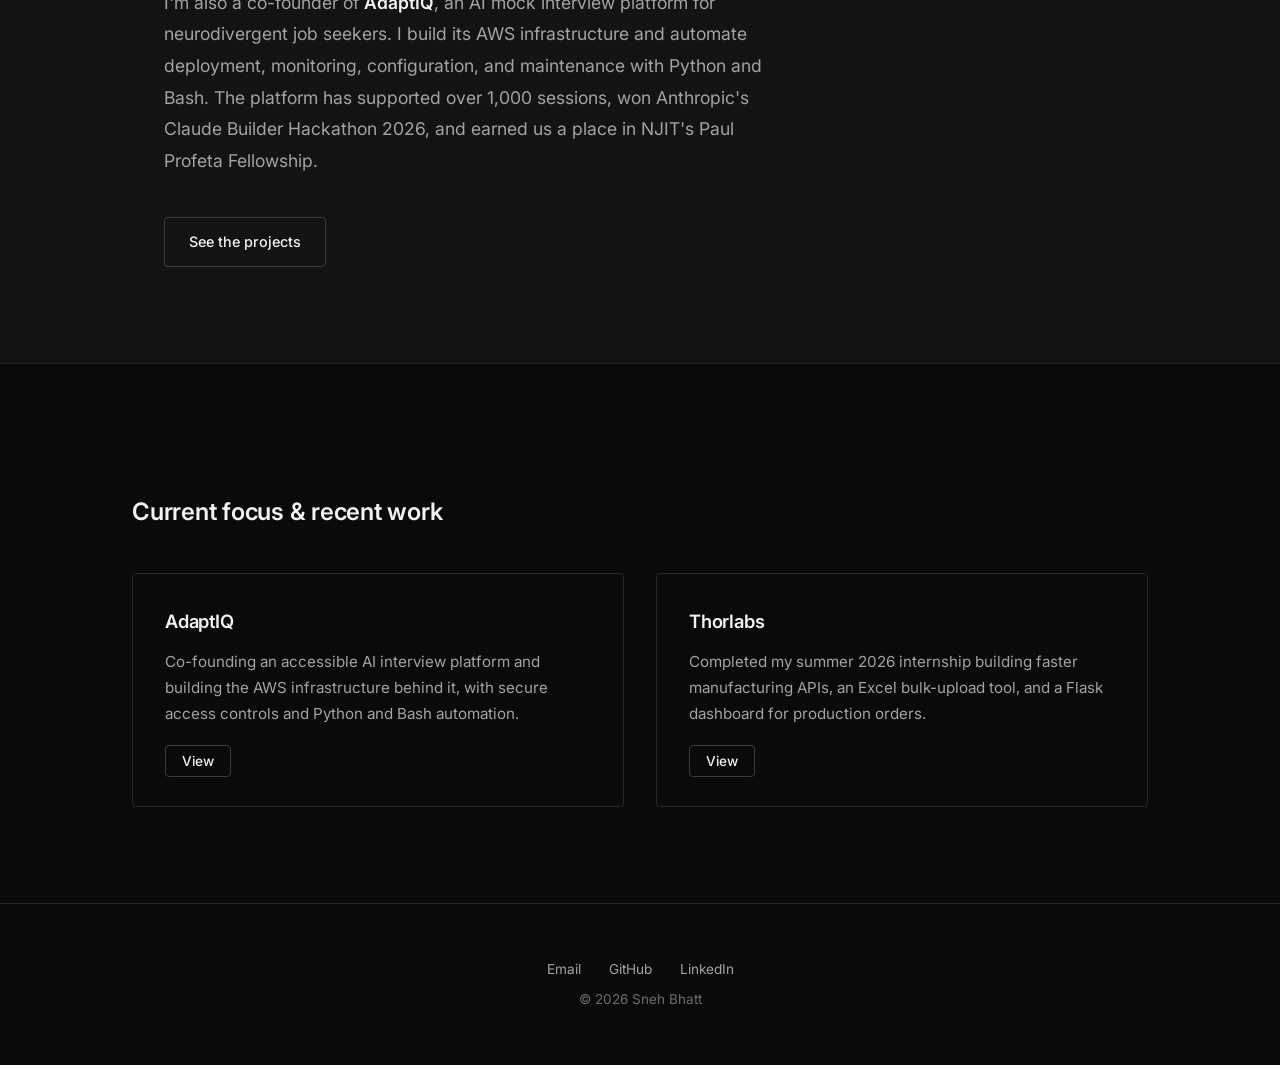
==== commit 475fa435: "Add files via upload Update portfolio and add personal page" ====
--- a/index.html
+++ b/index.html
@@ -4,7 +4,7 @@
   <meta charset="UTF-8">
   <meta name="viewport" content="width=device-width, initial-scale=1.0">
   <title>Sneh Bhatt</title>
-  <meta name="description" content="Sneh Bhatt builds software for photonics manufacturing and accessible AI. CS at NJIT, Dean's Scholar. Hackathon winner.">
+  <meta name="description" content="Sneh Bhatt is a Computer Science student at NJIT, AdaptIQ co-founder, and former Thorlabs software engineering intern building full-stack applications, cloud infrastructure, and AI tools.">
   <link rel="stylesheet" href="css/style.css">
 </head>
 <body>
@@ -20,6 +20,7 @@
         <li><a href="experience.html">Experience</a></li>
         <li><a href="projects.html">Projects</a></li>
         <li><a href="about.html">About</a></li>
+        <li><a href="personal.html">Personal</a></li>
       </ul>
     </nav>
   </header>
@@ -29,11 +30,11 @@
     <section class="hero">
       <div class="hero-grid">
         <div>
-          <h1>Building software for photonics manufacturing by day, accessible AI by night.</h1>
-          <p class="hero-sub">Full Stack Software Engineering Intern at Thorlabs. Co-building AdaptIQ, an AI interview platform for neurodivergent job seekers. CS at NJIT, Dean's Scholar.</p>
+          <h1>Building full-stack software, cloud systems, and accessible AI.</h1>
+          <p class="hero-sub">AdaptIQ co-founder and CS student at NJIT, Dean's Scholar. Previously a Full-Stack Software Engineering Intern at Thorlabs.</p>
           <a href="experience.html" class="btn btn-primary">Explore my work</a>
         </div>
-        <img src="assets/headshot.jpg" alt="Sneh Bhatt" class="hero-photo">
+        <img src="assets/headshot.png" alt="Sneh Bhatt" class="hero-photo">
       </div>
     </section>
 
@@ -48,12 +49,12 @@
           <span class="stat-label">Internships completed</span>
         </div>
         <div class="stat">
-          <span class="stat-number" data-target="8">0</span>
-          <span class="stat-label">Shipped projects</span>
+          <span class="stat-number" data-target="1000" data-suffix="+">0</span>
+          <span class="stat-label">AdaptIQ platform sessions supported</span>
         </div>
         <div class="stat">
-          <span class="stat-number" data-target="98" data-suffix="%">0</span>
-          <span class="stat-label">Network uptime, an old habit</span>
+          <span class="stat-number" data-target="83" data-suffix="%">0</span>
+          <span class="stat-label">Minimum reduction in MESLite API response times</span>
         </div>
       </div>
     </section>
@@ -62,16 +63,17 @@
       <h2 class="section-heading">Who I am</h2>
       <div class="prose">
         <p>
-          I'm a junior at NJIT studying Computer Science. Right now I'm interning at Thorlabs on
-          their internal tools team, building APIs and Cosmos DB-backed caching systems for a
-          production photonics manufacturing platform.
+          I'm a junior at NJIT studying Computer Science, graduating in May 2028. During my
+          summer 2026 internship at Thorlabs, I built APIs, data upload tools, and a production
+          dashboard. My Cosmos DB caching work reduced MESLite API response times from over
+          30 seconds to within 5 seconds.
         </p>
         <p>
-          Outside of that, I'm building <strong>AdaptIQ</strong> with a small team. It's an
-          AI-powered mock interview platform for neurodivergent job seekers, built around
-          predictability and accommodation from the ground up instead of tacked on later. We took
-          1st place at Anthropic's Claude Builder Hackathon 2026, and it was recently accepted into
-          NJIT's Paul Profeta Fellowship.
+          I'm also a co-founder of <strong>AdaptIQ</strong>, an AI mock interview platform for
+          neurodivergent job seekers. I build its AWS infrastructure and automate deployment,
+          monitoring, configuration, and maintenance with Python and Bash. The platform has
+          supported over 1,000 sessions, won Anthropic's Claude Builder Hackathon 2026, and
+          earned us a place in NJIT's Paul Profeta Fellowship.
         </p>
       </div>
       <div style="margin-top: 2.5rem;">
@@ -80,16 +82,16 @@
     </section>
 
     <section class="reveal">
-      <h2 class="section-heading">Right now</h2>
+      <h2 class="section-heading">Current focus &amp; recent work</h2>
       <div class="card-grid">
         <article class="card">
           <h3>AdaptIQ</h3>
-          <p>An accessible AI mock interview platform for neurodivergent job seekers. Won the Anthropic Claude Builder Hackathon. The flagship project.</p>
+          <p>Co-founding an accessible AI interview platform and building the AWS infrastructure behind it, with secure access controls and Python and Bash automation.</p>
           <a href="projects.html" class="card-link secondary">View</a>
         </article>
         <article class="card">
           <h3>Thorlabs</h3>
-          <p>Full Stack Software Engineering Intern building .NET/Azure Functions APIs and a Cosmos DB-first caching pattern for a production platform.</p>
+          <p>Completed my summer 2026 internship building faster manufacturing APIs, an Excel bulk-upload tool, and a Flask dashboard for production orders.</p>
           <a href="experience.html" class="card-link secondary">View</a>
         </article>
       </div>
